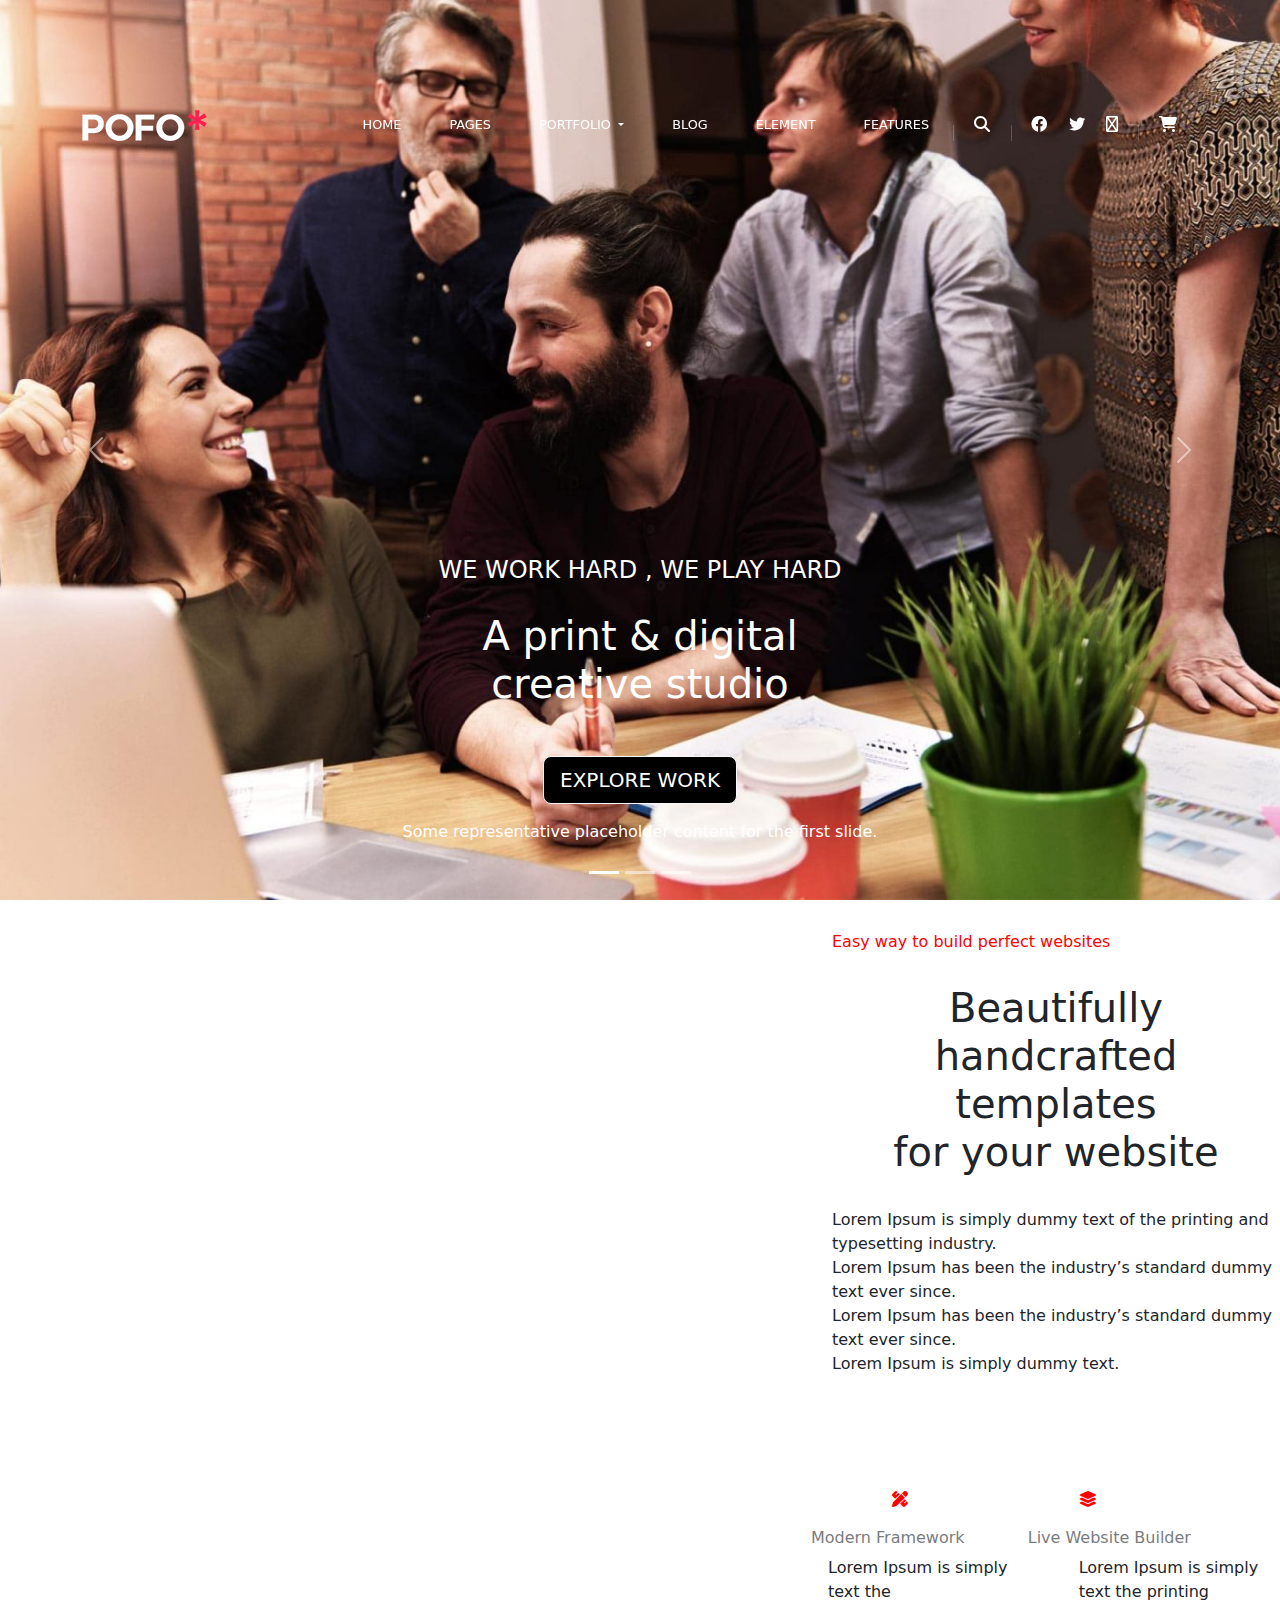
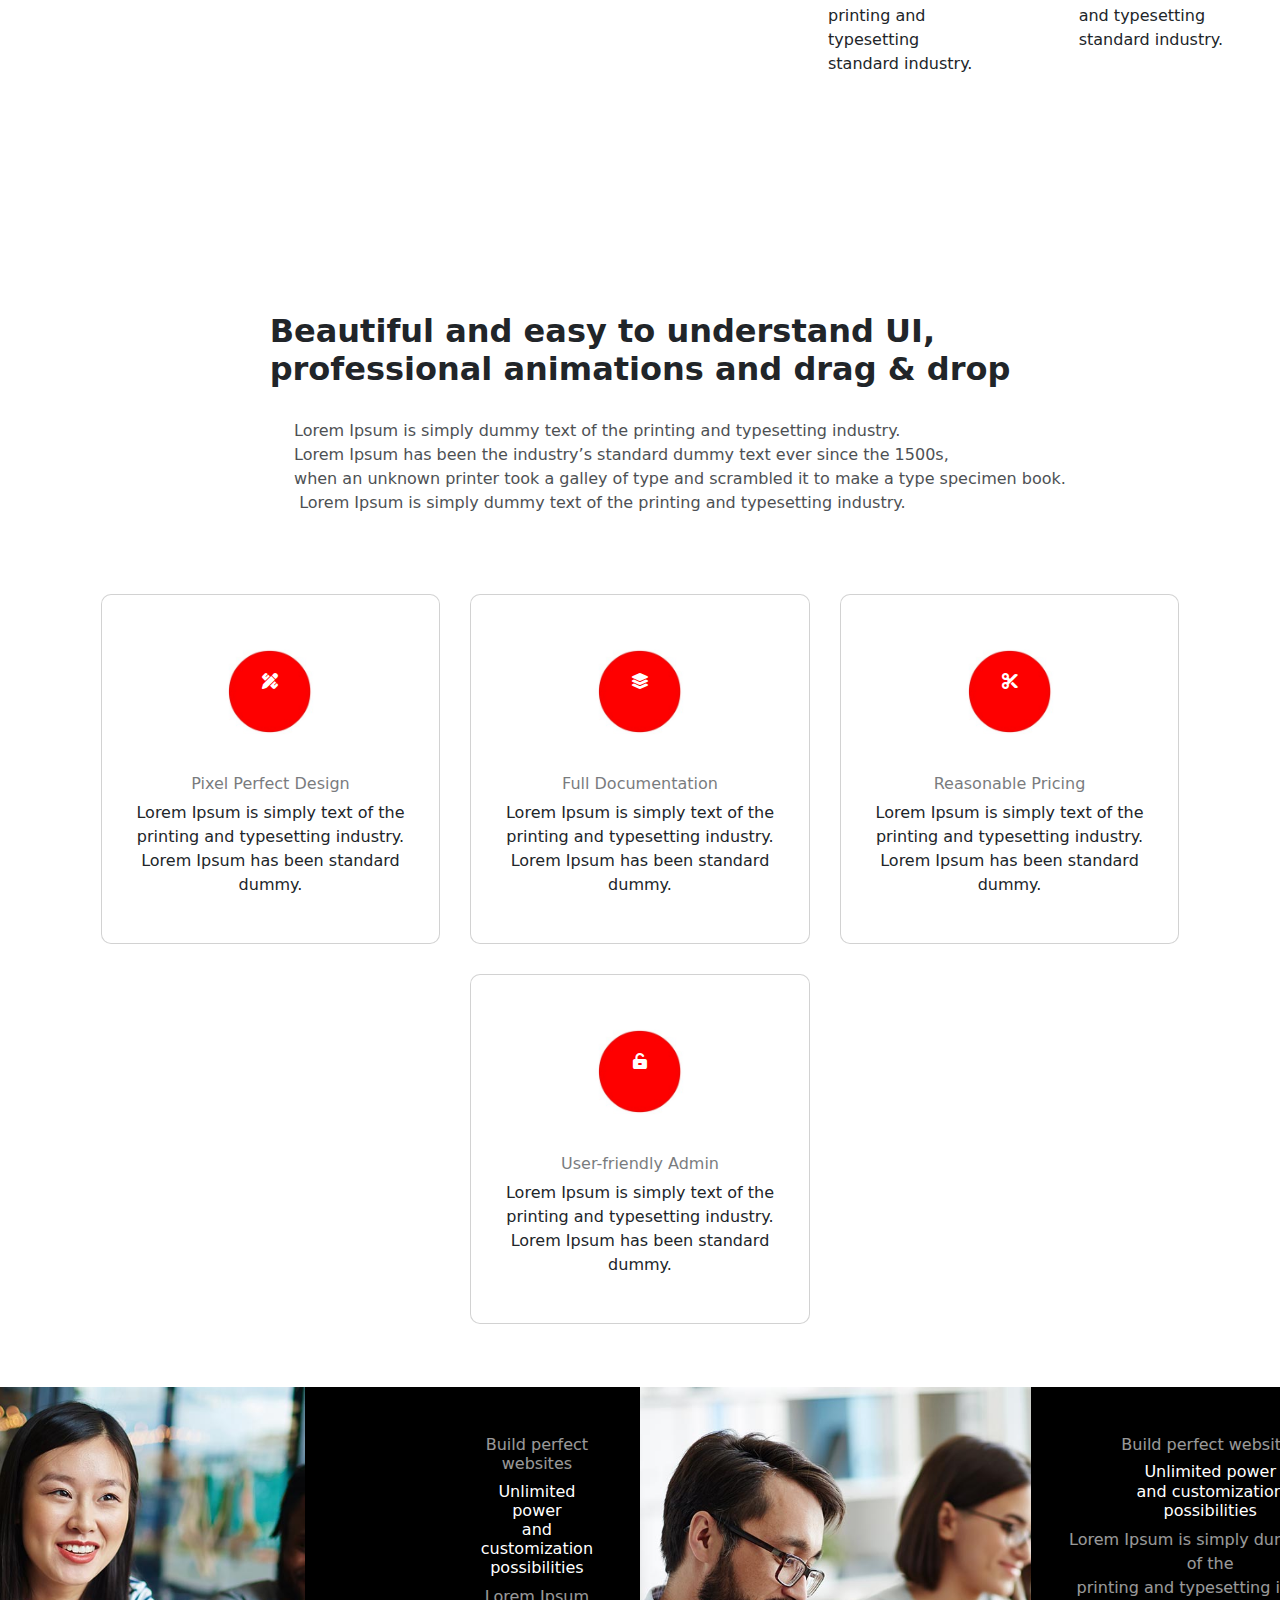
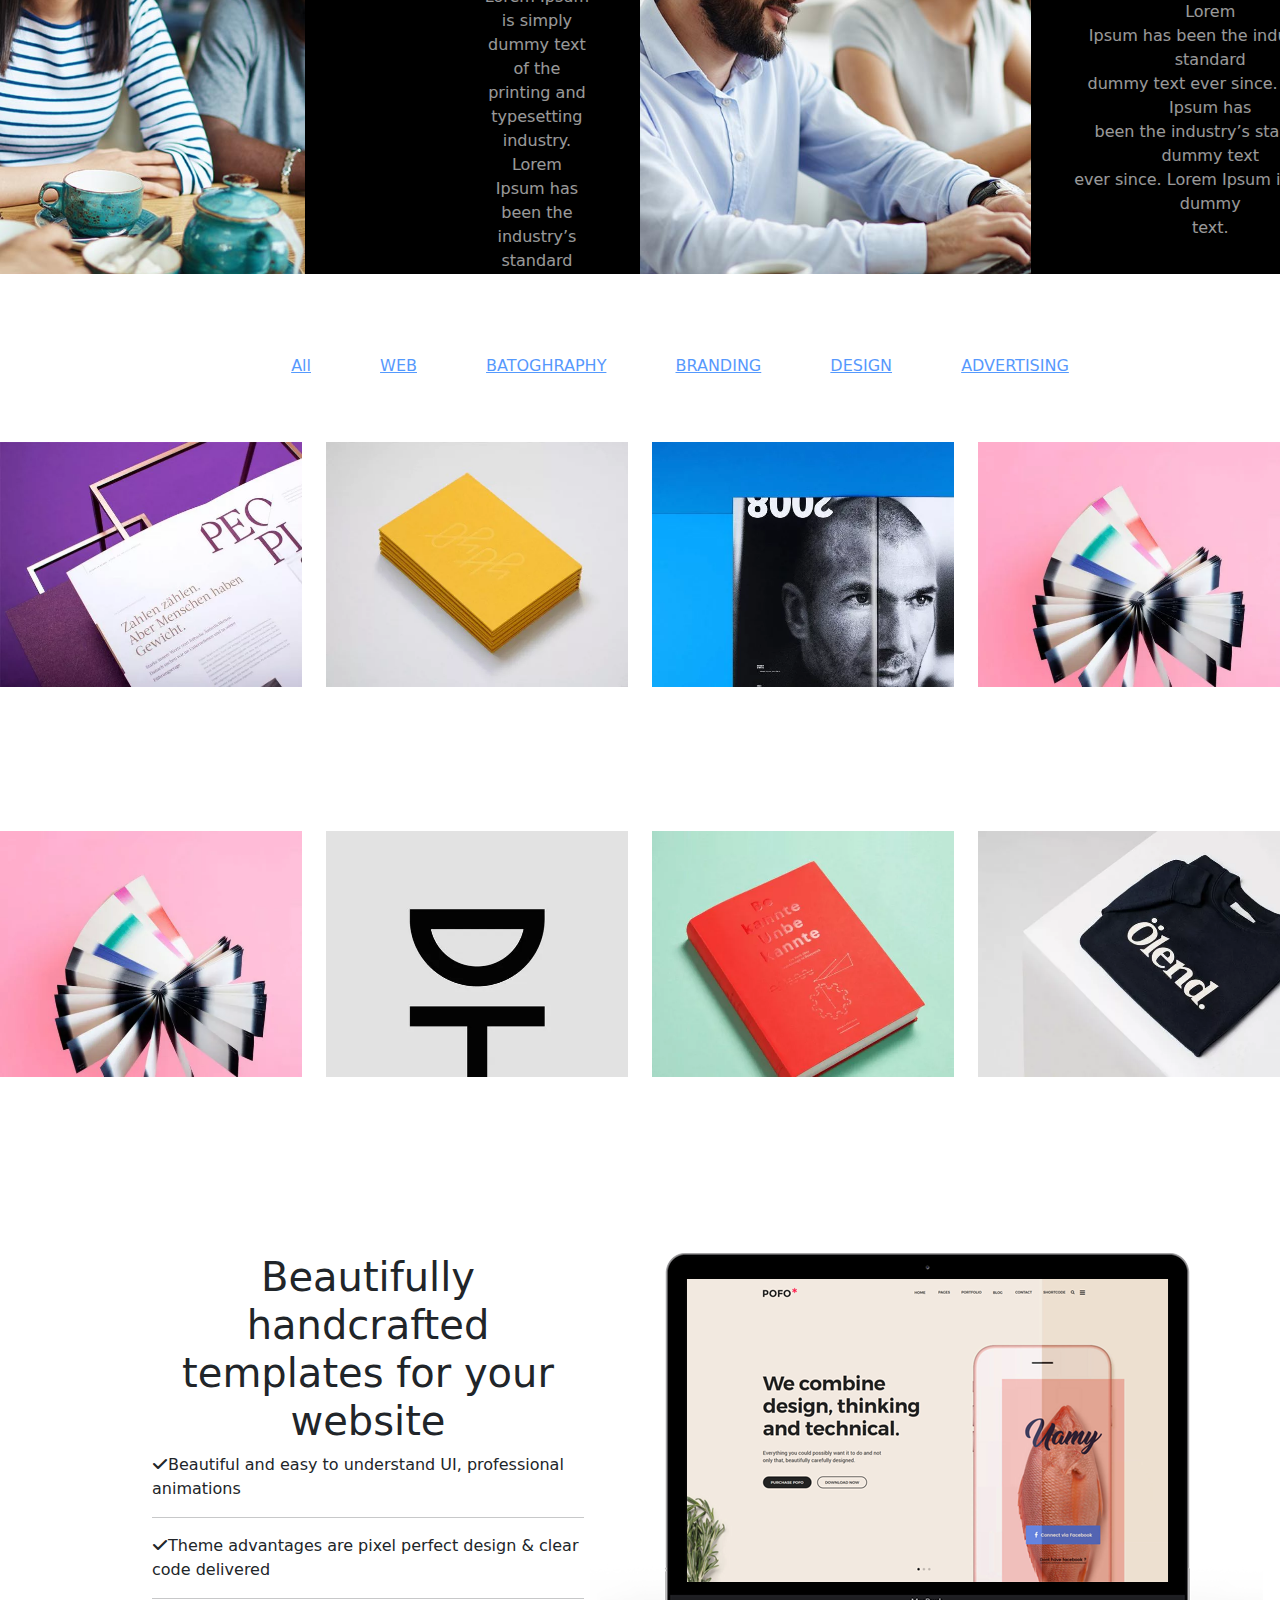
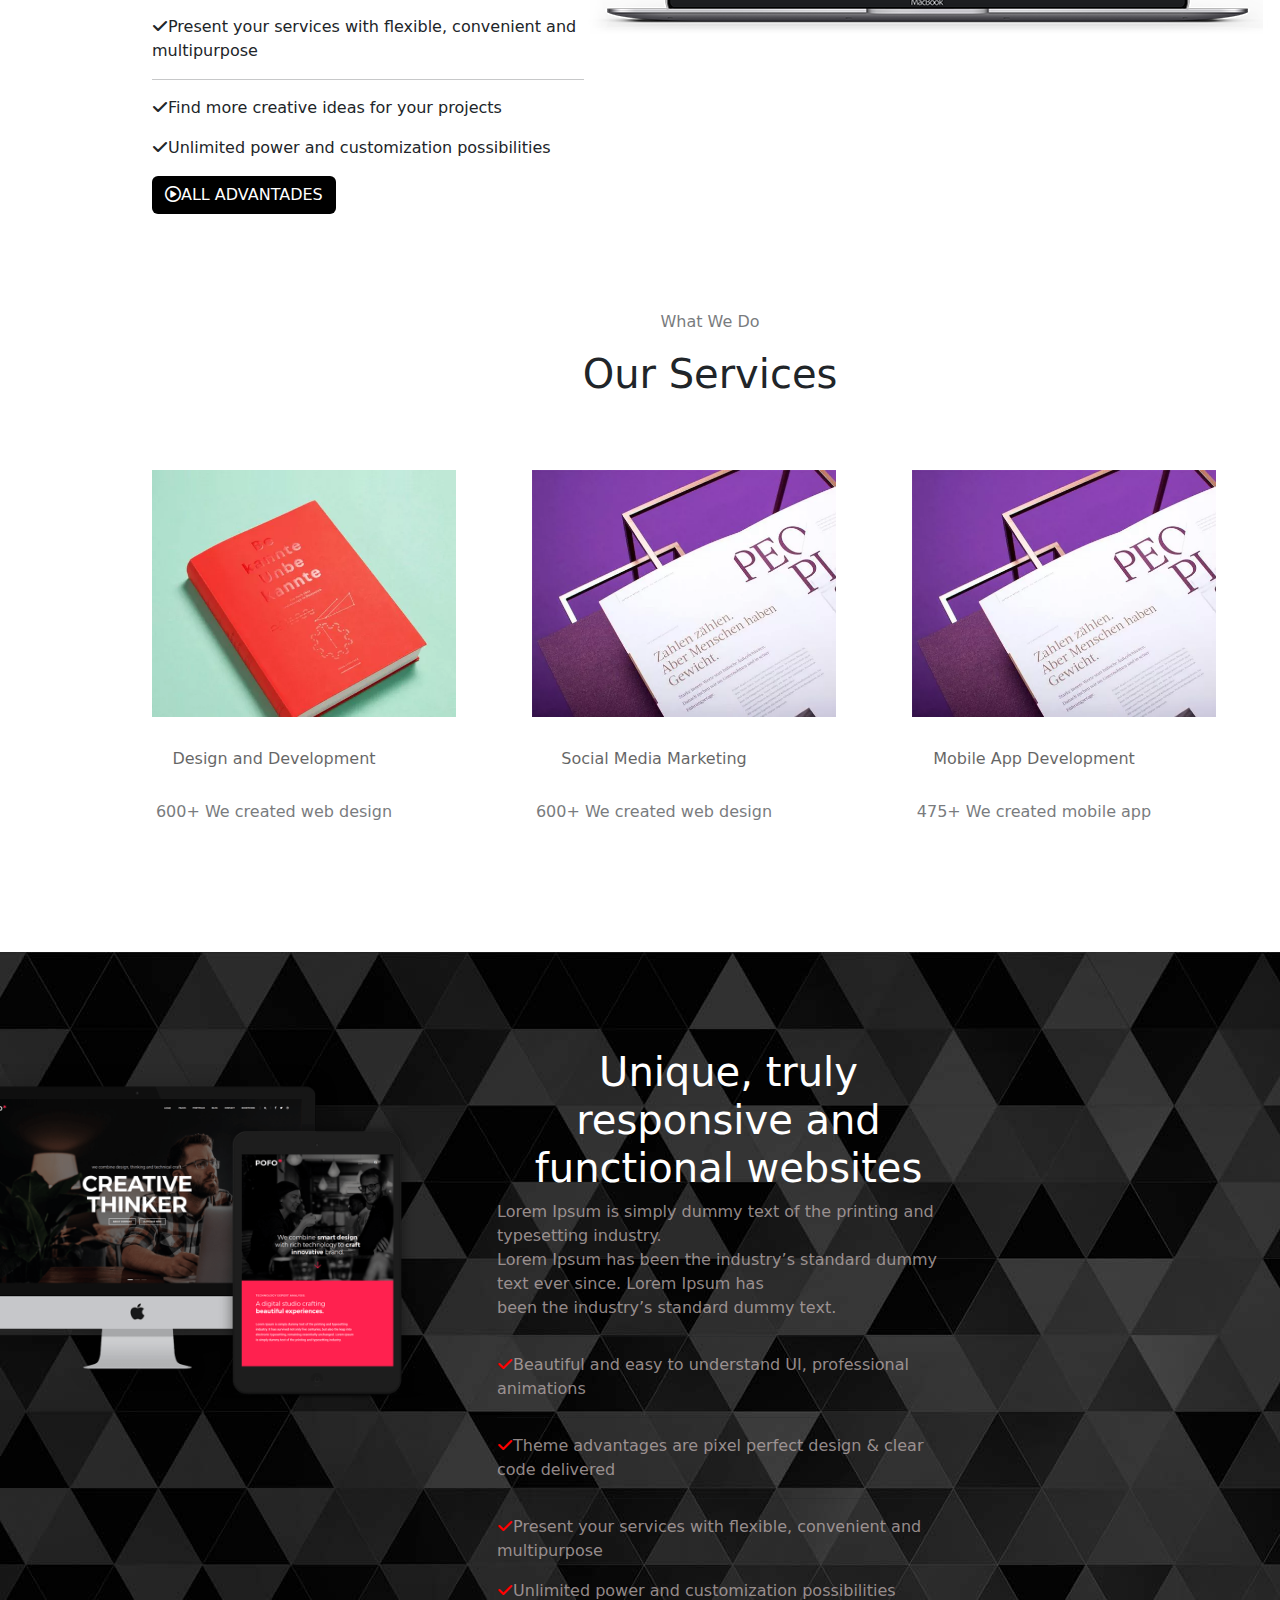
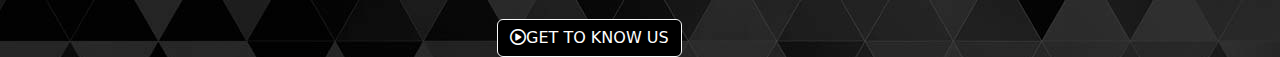
==== index.html @ a1a1f53c "first commit" ====
<!DOCTYPE html>
<html lang="en">

<head>
  <meta charset="UTF-8">
  <meta http-equiv="X-UA-Compatible" content="IE=edge">
  <meta name="viewport" content="width=device-width, initial-scale=1.0">
  <title>Bootstrap Corporate</title>
  <link rel="stylesheet" href="css/bootstrap.min.css">
  <link rel="stylesheet" href="css/all.min.css">
  <link rel="stylesheet" href="css/style.css">
  <link rel="stylesheet" href="css/fontawesome.min.css">
</head>

<body>
  <header>
    <nav class="navbar navbar-expand-lg fixed-top ">
      <div class="container">
        <a class="navbar-brand" href="#"><img src="images\logo-white.png.webp" class="img-fluid" alt="logo"></a>
        <button class="navbar-toggler" type="button" data-bs-toggle="collapse" data-bs-target="#navbarSupportedContent"
          aria-controls="navbarSupportedContent" aria-expanded="false" aria-label="Toggle navigation">
          <span class="navbar-toggler-icon"></span>
        </button>
        <div class="collapse navbar-collapse" id="navbarSupportedContent">
          <ul class="navbar-nav ms-auto mb-2 mb-lg-0">
            <li class="nav-item">
              <a class="nav-link active" aria-current="page" href="#">Home</a>
            </li>
            <li class="nav-item">
              <a class="nav-link" href="#">pages</a>
            </li>
            <li class="nav-item dropdown">
              <a class="nav-link dropdown-toggle" href="#" role="button" data-bs-toggle="dropdown"
                aria-expanded="false">
                portfolio
              </a>
              <ul class="dropdown-menu">
                <li><a class="dropdown-item" href="#">Action</a></li>
                <li><a class="dropdown-item" href="#">Another action</a></li>
                <li>
                  <hr class="dropdown-divider">
                </li>
                <li><a class="dropdown-item" href="#">Something else here</a></li>
              </ul>
            </li>
            <li class="nav-item">
              <a class="nav-link">blog</a>
            </li>
            <li class="nav-item">
              <a class="nav-link">Element</a>
            </li>
            <li class="nav-item">
              <a class="nav-link ">Features</a>
            </li>
          </ul>
          <div class="d-flex">
            <div class="v-sep">
              <a href="#" class="text-white">
                <i class="fa-solid fa-magnifying-glass"></i></a>
            </div>
            <div class="v-sep">
              <a href="#" class="text-white me-3"><i class="fa-brands fa-facebook"></i></a>
              <a href="#" class="text-white me-3"><i class="fa-brands fa-twitter"></i></a>
              <a href="#" class="text-white"><i class="fa-regular fa-globe"></i></a>
            </div>
            <div class="v-sep">
              <a href="#" class="text-white"><i class="fa-solid fa-cart-shopping"></i></a>
            </div>
          </div>
        </div>
    </nav>
  </header>
  <section id="hero" class="vh-100">
    <div id="herocarousel" class="carousel slide" data-bs-ride="carousel">
      <div class="carousel-indicators">
        <button type="button" data-bs-target="#herocarousel" data-bs-slide-to="0" class="active" aria-current="true"
          aria-label="Slide 1"></button>
        <button type="button" data-bs-target="#herocarousel" data-bs-slide-to="1" aria-label="Slide 2"></button>
        <button type="button" data-bs-target="#herocarousel" data-bs-slide-to="2" aria-label="Slide 3"></button>
      </div>
      <div class="carousel-inner">
        <div class="carousel-item active">
          <img src="images/homepage-option17-slider-01-1536x988.jpg" class="d-block w-100" alt="...">
          <div class="carousel-caption d-none d-md-block">
            <p class="text-uppercase fs-4 mb-4">we work hard , we play hard</p>
            <h5 class="h1 mb-5">A print & digital <br> creative studio </h5>
            <p><a href="" class="btn btn-outline-light text-uppercase btn-lg">Explore work </a></p>
            <p>Some representative placeholder content for the first slide.</p>
          </div>
        </div>
        <div class="carousel-item">
          <img src="images/homepage-3-slider-img-1.jpg" class="d-block w-100" alt="...">
          <div class="carousel-caption d-none d-md-block">
              <p class="text-uppercase fs-4 mb-4">we work hard , we play hard</p>
              <h5 class="h1 mb-5">A print & digital <br> creative studio </h5>
              <p><a href="" class="btn btn-outline-light text-uppercase btn-lg">Explore work </a></p>
              <p>Some representative placeholder content for the first slide.</p>
            </div>
            </div>
            <div class="carousel-item">
              <img src="images/homepage-3-slider-img-3-new.jpg" class="d-block w-100" alt="...">
              <div class="carousel-caption d-none d-md-block">
                  <p class="text-uppercase fs-4 mb-4">we work hard , we play hard</p>
                  <h5 class="h1 mb-5">A print & digital <br> creative studio </h5>
                  <p><a href="" class="btn btn-outline-light text-uppercase btn-lg">Explore work </a></p>
                  <p>Some representative placeholder content for the first slide.</p>
                </div>
              </div>
            </div>
            <button class="carousel-control-prev" type="button" data-bs-target="#herocarousel"
              data-bs-slide="prev">
              <span class="carousel-control-prev-icon" aria-hidden="true"></span>
              <span class="visually-hidden">Previous</span>
            </button>
            <button class="carousel-control-next" type="button" data-bs-target="#herocarousel"
              data-bs-slide="next">
              <span class="carousel-control-next-icon" aria-hidden="true"></span>
              <span class="visually-hidden">Next</span>
            </button>
          </div>
        </section>
       <section class="main">
        <div>
          <h5><span style="font-size:1rem ;margin-left:-3rem;">Easy way to build perfect websites</span> </h5><br>
          <h1 style="margin-left:-3rem;">Beautifully handcrafted templates<br> for your website</h1><br>
          <p style="margin-left:-3rem">Lorem Ipsum is simply dummy text of the printing and typesetting industry.<br>
             Lorem Ipsum has been the industry’s standard dummy text ever since.<br> Lorem Ipsum has been the industry’s standard dummy text ever since.<br>
            Lorem Ipsum is simply dummy text.</p>
            <div class="container" class="icons">
              <div >
              <a href="#"><i class="fa-sharp fa-solid fa-pen-ruler " style="color:red;margin-right:5rem;"></i></a>
              <h3 style="margin-left:-8.2rem;margin-top:1rem ">Modern Framework</h3>
              <p style="margin-left:-4rem ;">Lorem Ipsum is simply text the <br>printing and typesetting <br>standard industry.</p>
              </div>
              <div >
              <a href="#"><i class="fa-sharp fa-solid fa-layer-group" style="color:red ; margin-left:4rem ;"></i>
              </a>
              <h3 style="margin-left:-4rem ;margin-top:1rem ">Live Website Builder</h3>
              <p style="margin-left:4rem">Lorem Ipsum is simply text the printing<br> and typesetting standard industry.</p>
              </div>
            </div>
        </div>

       </section>
       <section class="cards" id="hero "></section>
       <h2 class="title">Beautiful and easy to understand UI,<br> professional animations and drag & drop</h2>
       
       <p class="par">Lorem Ipsum is simply dummy text of the printing and typesetting industry.<br>
         Lorem Ipsum has been the industry’s standard dummy text ever since the 1500s,<br>
          when an unknown printer took a galley of type and scrambled it to make a type specimen book.<br>
           Lorem Ipsum is simply dummy text of the printing and typesetting industry.</p>
      <br>
      <br>
      
          <div class="content">
       <div class="card">
        <div class="icon">
          <i class="fa-solid fa-pen-ruler" style="padding-top:3rem;"></i>
        </div>
        <div class="info">
          <h3>Pixel Perfect Design</h3>
          <p>Lorem Ipsum is simply text of the printing and typesetting industry.
            <br> Lorem Ipsum has been standard dummy.</p>
        </div>
        </div>
        <div class="card">
          <div class="icon">
            <i class="fa-solid fa-layer-group" style="padding-top:3rem;"></i>
          </div>
          <div class="info">
            <h3>Full Documentation</h3>
            <p>Lorem Ipsum is simply text of the printing and typesetting industry.
              <br> Lorem Ipsum has been standard dummy.</p>
          </div>
          </div>
       
       <div class="card">
       <div class="icon">
        <i class="fa-solid fa-scissors" style="padding-top:3rem;"></i>
      </div>
      <div class="info">
        <h3>Reasonable Pricing</h3>
        <p>Lorem Ipsum is simply text of the printing and typesetting industry.
          <br> Lorem Ipsum has been standard dummy.</p>
       </div>
       </div>
       <div class="card">
       <div class="icon">
        <i class="fa-solid fa-unlock-keyhole" style="padding-top:3rem;"></i>
      </div>
      <div class="info">
        <h3>User-friendly Admin</h3>
        <p>Lorem Ipsum is simply text of the printing and typesetting industry.
          <br> Lorem Ipsum has been standard dummy.</p>
       </div>
       </div>
       
       <section>
        <div class="two">
          <div class="hm">
            <div class="col"><img src="images\homepage-option17-image-01.jpg" style=" width: 35rem;margin-left:-9rem;"></div>

            <div class="col"></div>
            <div class="col"style="background-color:black;color: white;padding-left:11rem ;padding-top:3rem ;width:22rem;height:30.4rem ;margin-top:3rem;font-size:small;">
              <h3>Build perfect websites</h3>
              <h2>Unlimited power<br> and customization <br>possibilities</h2>
              <p>Lorem Ipsum is simply dummy text of the<br> printing and typesetting industry.
                Lorem<br> Ipsum has been the industry’s standard<br> dummy text ever since.
                 Lorem Ipsum has<br> been the industry’s standard dummy text<br> ever since.
                 Lorem Ipsum is simply dummy <br>text.</p></div>
                  </div>
                  <div class="hm">
            <div class="col"><img src="images\homepage-option17-image-02.jpg"style="width:35rem;margin-left:-7rem;"></div>
            <div class="col" style="background-color:black;color: white;padding-left:2rem ;padding-top:rem ;width:11rem;height:30.4rem ;margin-top:3rem;" ><h3>Build perfect websites</h3>
              <h2>Unlimited power<br> and customization <br>possibilities</h2>
              <p>Lorem Ipsum is simply dummy text of the<br> printing and typesetting industry.
                Lorem<br> Ipsum has been the industry’s standard<br> dummy text ever since.
                 Lorem Ipsum has<br> been the industry’s standard dummy text<br> ever since.
                 Lorem Ipsum is simply dummy <br>text.</p></div>
          </div>
        </div>
       </section>
       <section class="links">
        <a href="#">All</a>
        <a href="#">WEB</a>
        <a href="#">BATOGHRAPHY</a>
        <a href="#">BRANDING</a>
        <a href="#">DESIGN</a>
        <a href="#">ADVERTISING</a>
       </section>
       <section>
        <div class=""></div>
       </section>
       <section>
        <div class="row">
<div class="col-3 small">
<img src="images\portfolio-item77-600x4881.jpg.webp">
</div> 
<div class="col-3 small">
  <img src="images\portfolio-item78-600x4882.jpg.webp">
  </div> 
  <div class="col-3 small">
    <img src="images\portfolio-item23-1-600x4883.jpg.webp">
    </div> 
    <div class="col-3 small">
      <img src="images\portfolio-item24-600x4885.jpg.webp">
      </div> 
        </div>
        <div class="row">
          <div class="col-3 lg-4">
            <img src="images\portfolio-item24-600x4885.jpg.webp">
          </div>
          <div class="col-3 lg-4">
            <img src="images\portfolio-item25-600x4886.jpg.webp">
          </div>
          <div class="col-3 lg-4">
            <img src="images\portfolio-item26-600x4887.jpg.webp">
          </div>
          <div class="col-3 lg-4">
            <img src="images\portfolio-item19-600x4889.jpg.webp">
          </div>
        </div>
       </section>
       </div>
       <section>
        <div class="container">
<div> 
  <h1>Beautifully handcrafted templates for your website</h1>
  <p><i class="fa-solid fa-check"></i>Beautiful and easy to understand UI, professional animations</p>
  <hr>
  <p><i class="fa-solid fa-check"></i>Theme advantages are pixel perfect design & clear code delivered</p>
  <hr>
  <p><i class="fa-solid fa-check"></i>Present your services with flexible, convenient and multipurpose</p>
  <hr>
  <p><i class="fa-solid fa-check"></i>Find more creative ideas for your projects</p>
  <p><i class="fa-solid fa-check"></i>Unlimited power and customization possibilities</p>
  <button class="btn"><i class="fa-regular fa-circle-play"></i>ALL ADVANTADES</button>
</div>
<div>
  <img src="images\explore-work-02.png.webp">
            </div>
        </div>
       </section>
       <!-- <section> -->
      
       <!-- </section> -->
       
       <section>
        <div class="container" class="list">
        <div class="row">
          <p>What We Do</p>
          <h1>Our Services</h1>
          <div class="col-4"><img src="images/portfolio-item26-600x488 8.jpg.webp"><div style="margin-top:-3rem ;margin-right: 7rem;"><h3 style="color:black ;">Design and Development</h3><br><p>600+ We created web design</p></div></div>
          <div class="col-4" ><img src="images/portfolio-item77-600x4881.jpg.webp"><div style="margin-top:-3rem ;margin-right: 7rem;"><h3 style="color:black ;">Social Media Marketing</h3><br><p>600+ We created web design</p></div></div>
          <div class="col-4"><img src="images/portfolio-item77-600x4881.jpg.webp"><div style="margin-top:-3rem ;margin-right: 7rem;"><h3 style="color:black ;">Mobile App Development</h3><br><p>475+ We created mobile app</p></div></div>
        </div>
       </div>
       </section>
       <section >
        <div class="train" style="background-image:url(images/homepage-9-parallax-img5.jpg) ;">
          <div>
            <img src="images\homepage-option15-image-3331-min.png.webp" style="width:200%; margin-left:-4em;max-width: 100%; margin-top:7rem;margin-bottom: 5rem ;">
                      </div>
<div class="details" style="margin-top:6rem ;"> 
  <h1>Unique, truly responsive and functional websites</h1>
  <p>Lorem Ipsum is simply dummy text of the printing and typesetting industry.<br>
     Lorem Ipsum has been the industry’s standard dummy text ever since. Lorem Ipsum has<br>
     been the industry’s standard dummy text.</p>
  <hr>
  <p><i class="fa-solid fa-check" style="color:red ;"></i>Beautiful and easy to understand UI, professional animations</p>
  <hr>
  <p><i class="fa-solid fa-check" style="color:red ;"></i>Theme advantages are pixel perfect design & clear code delivered</p>
  <hr>
  <p><i class="fa-solid fa-check" style="color:red ;"></i>Present your services with flexible, convenient and multipurpose</p>
  <p><i class="fa-solid fa-check" style="color:red ;"></i>Unlimited power and customization possibilities</p>
  <button class="btn btn-outline-light"><i class="fa-regular fa-circle-play"></i>GET TO KNOW US</button>
</div>
        </div>
      
       </section>
       <script src="js/bootstrap.bundle.min.js"></script>
</body>

</html>
---- css/style.css ----
*{
    margin: 0;
    padding: 0;
    box-sizing: border-box;
    scroll-behavior: smooth;
}

 .main{
    width: 100%;
    min-height: 100vh;
    display: flex;
    align-items: center;
    background:url(../images/homepage-option17-banner-bg.jpg) ;
    background-size: cover;
    padding-left: 55rem;
    padding-bottom: 5rem;
    background-position: center;
background-attachment: fixed;
}
span{
    color: red;
    font-size: 1rem;
}




header .navbar .nav-link, header .navbar .nav-link.active{
        color: white;
}
header .navbar-nav > .nav-item{
    text-transform: uppercase;
    font-weight: bold;
    font-size: 0.8rem;
    font-weight: 500;
    margin: 0 1rem;

}
.v-sep{
    position: relative;
    padding: 0 1.3rem;
}
.v-sep::before{
    content: "";
    position: absolute;
    left:0 ;
    top: 50%;
    height: 16px ;
    border-left: 1px solid rgba(255,255,255,0.2);
    top: calc(50%-8px);
}
#hero .carousel-item{
    height:100vh;
    overflow: hidden;
}
#hero .carousel-item img{
    object-fit: cover;
    height: 100%;
}
.title{
    display: flex;
    justify-content: center;
    margin-bottom: 30px;
    font-weight: 600;
    margin-top: 7rem;
    
}
.par{
    display: flex;
    justify-content: center;
   padding-left: 5rem;
   opacity: 80%;
}
.content{
    display: flex;
    justify-content: center;
    flex-direction:row ;
    flex-wrap: wrap;
}
.card{
    background-color: white;
    width: 21.22em ;
    border-radius: 10px;
    padding: 30px;
    margin: 15px;
}
.info{
    text-align: center;
}

.icon{
   text-align: center;
 background-image: url(../images/220_F_268712736_pYacy8wSc6CtXj1YzRMOOrSFZwsaJd0z.jpg);
   padding-bottom: 4rem;
   background-repeat: no-repeat;
   background-position:center ;
   background-size:6rem;
  color: white;
   margin-bottom: 1rem;
}

.container{
margin-top: 6rem;
float: right;
display: flex;
justify-content: baseline;


}
.col{

    height:33.4rem;
    padding:3rem;
    color: black;
    width: 20.9rem;
   
    
    
}
.col p,h3{
    opacity: 60%;
    font-size:medium;
    text-align: center;
    
   
}
.col h2{
    color: white;
    font-size:medium;
    text-align: center;
   
}
.links{
    text-align:center ;
    margin-left: 5rem;
    word-spacing:4rem ;
    margin-top: 5rem;
   text-decoration: none;
   color: black;
    opacity: 70%;
    
}
.row img{
     max-width: 100%;
     margin-top:4rem ;
     padding-left: -1rem;
     padding-bottom:-7rem;
}
.btn{
    color: white;
    background-color: black;
    text-shadow: 3rem;
}
.row img{
    width:19rem;
    max-width: 100%;
    padding-bottom:  5rem;

}
.row p ,h1{
    text-align: center;
}
.row p{
    opacity: 60%;
}
.details{
    margin-right:20rem;
    font-size:0.6rem ;
    
}
.train{
   margin-top:7rem;
float: right;
display: flex;
justify-content: baseline;
}
.details h1{
    color: white;
}
.details p{
    color: rgba(184, 171, 171, 0.8);
    font-size: medium;
    
    
}
.main{
    display:flex ;
    flex-wrap:wrap ;
    overflow:hidden ;
    scroll-behavior: auto;
    background-image:url(../images/homepage-option17-banner-bg.jpg) fixed no-repeat top right;
   
}
.hm{
    display:flex;
    overflow:hidden ;
    width: 35%;
    max-width:100% ;
    flex:1 25% ;
    font-size:small ;
}
.two{
    display: flex;
}
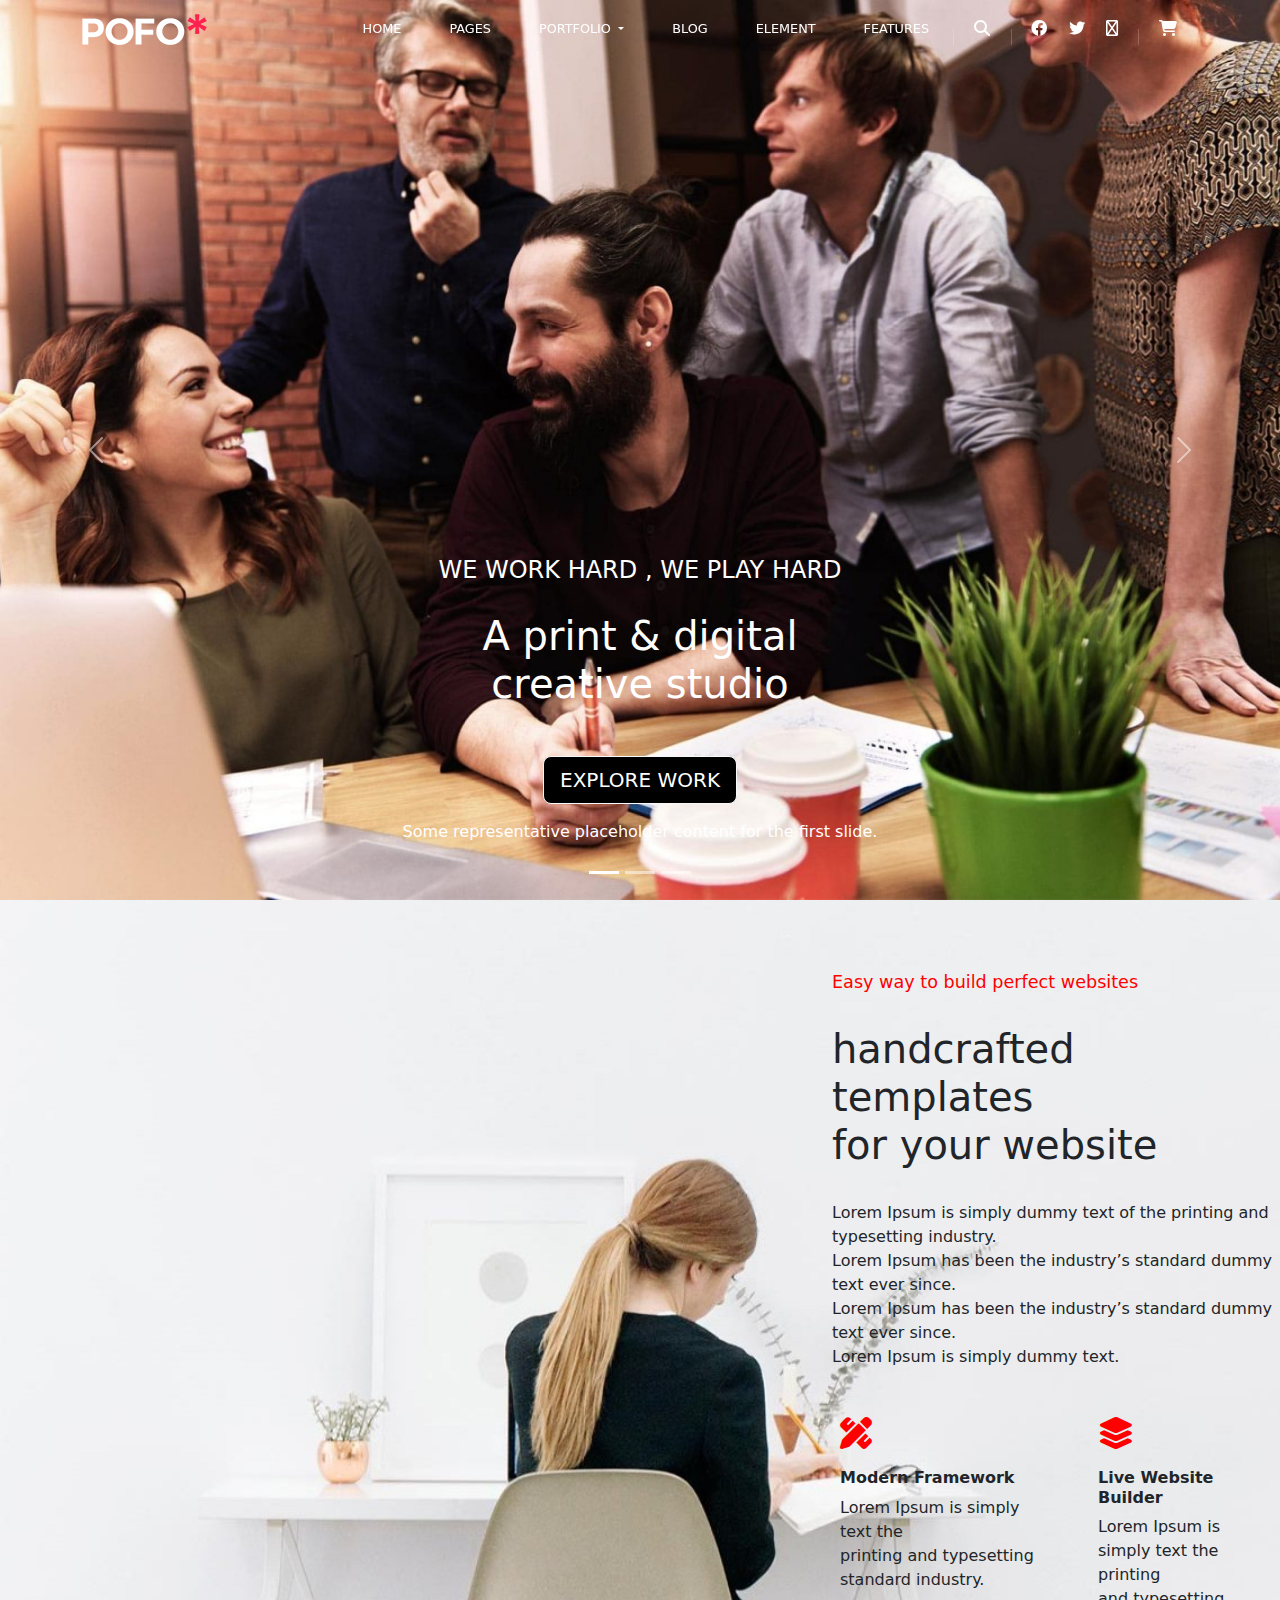
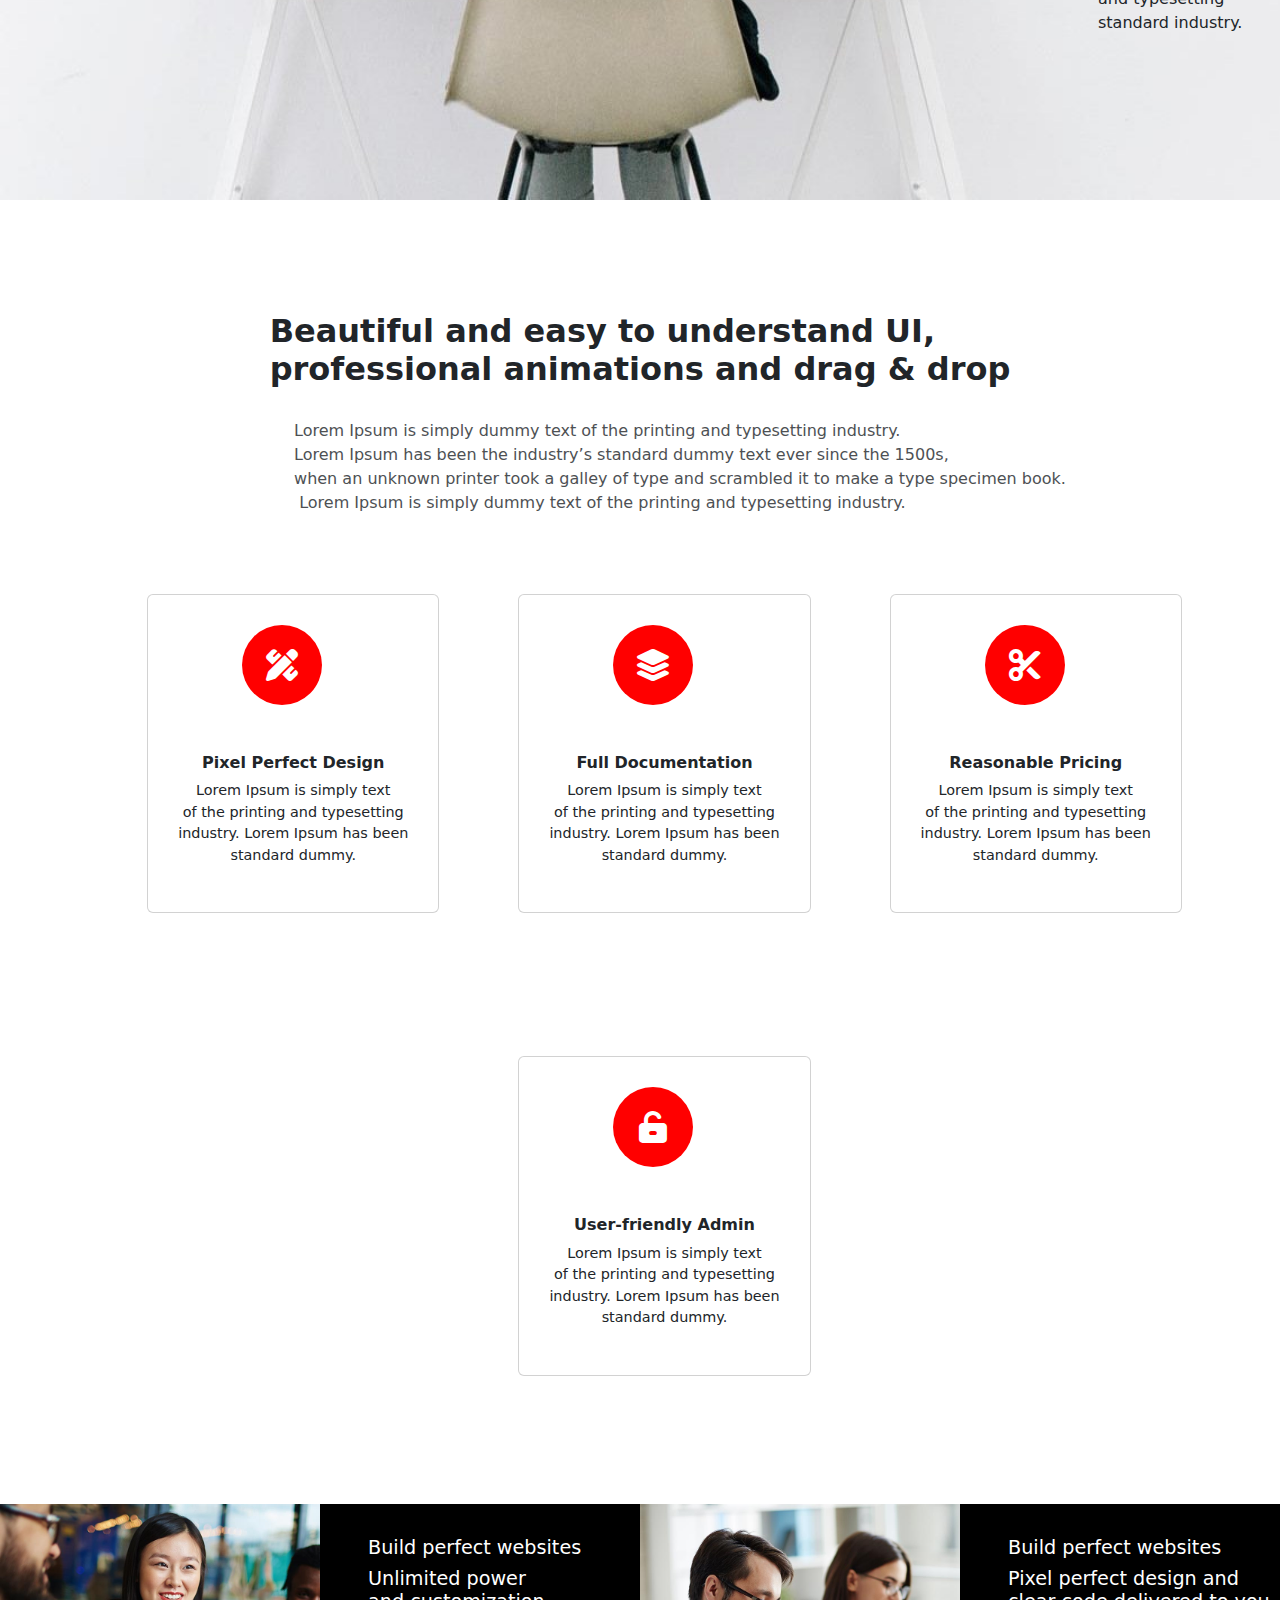
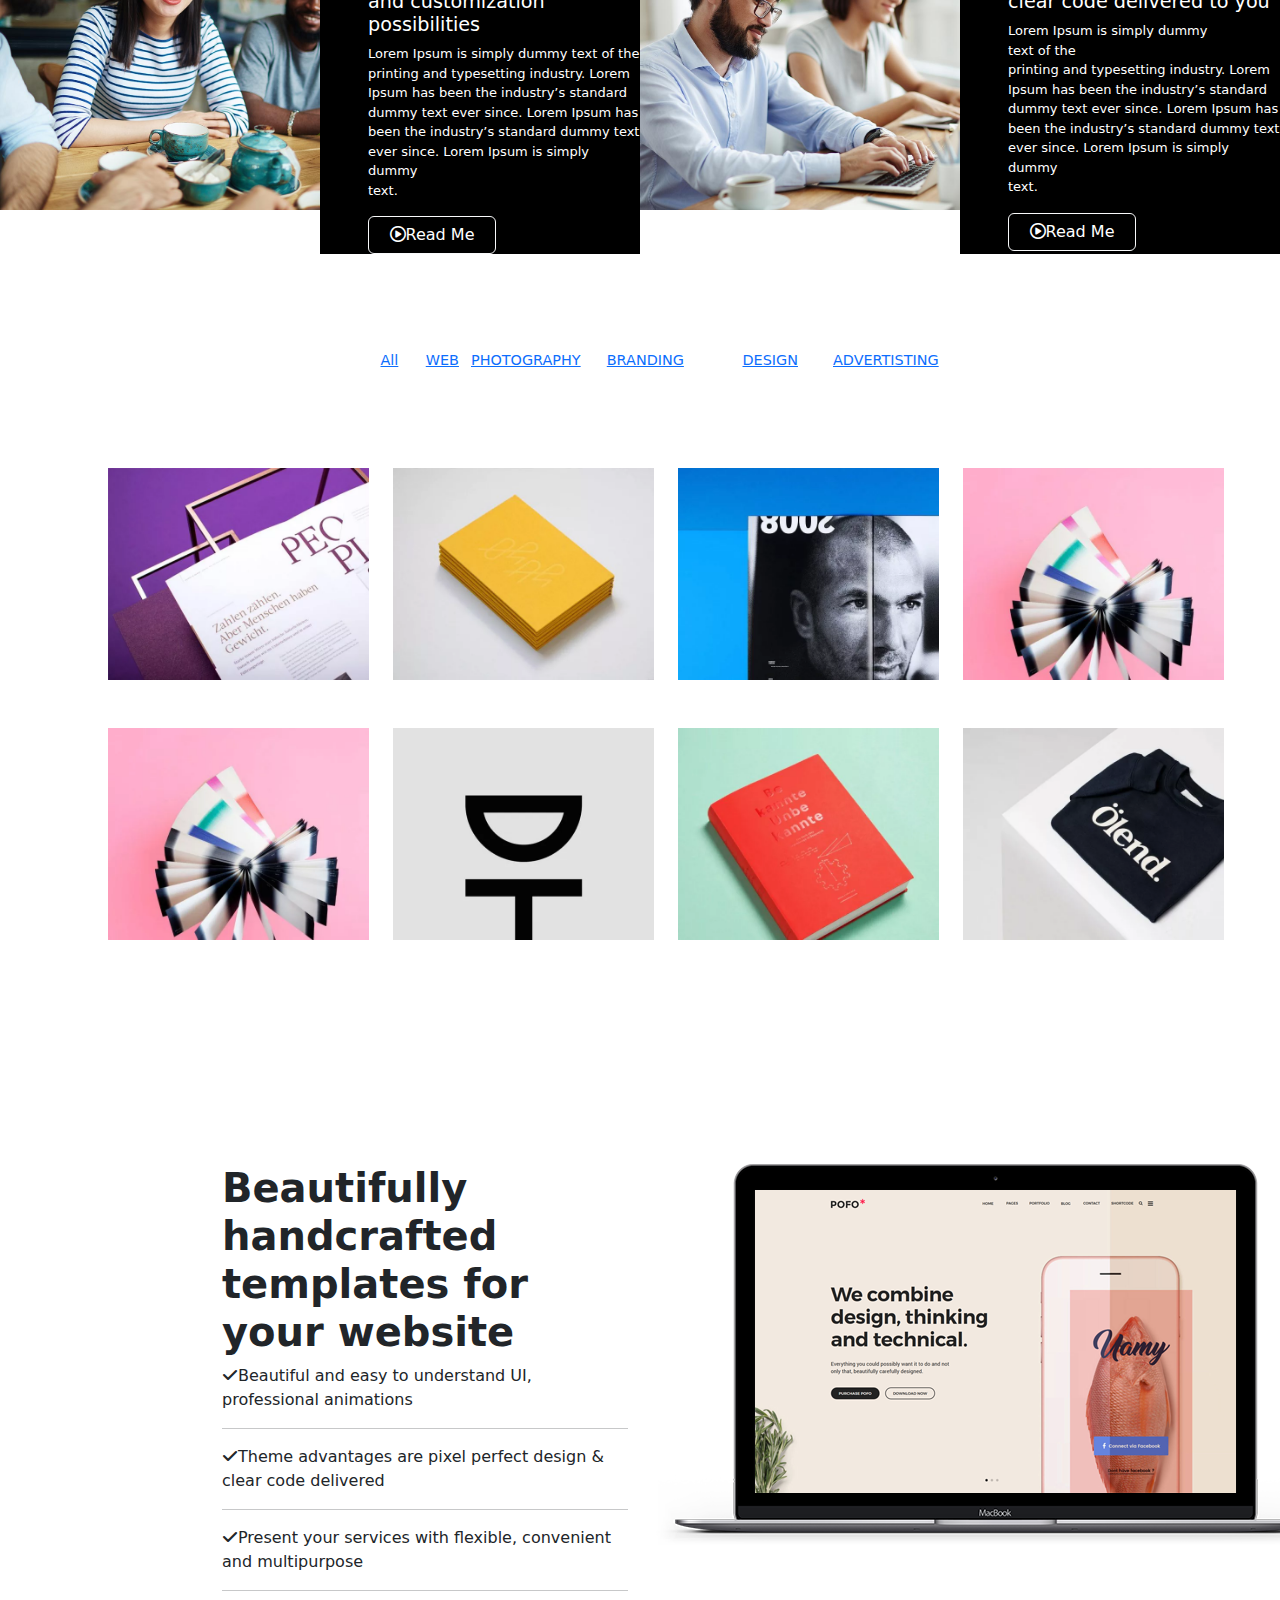
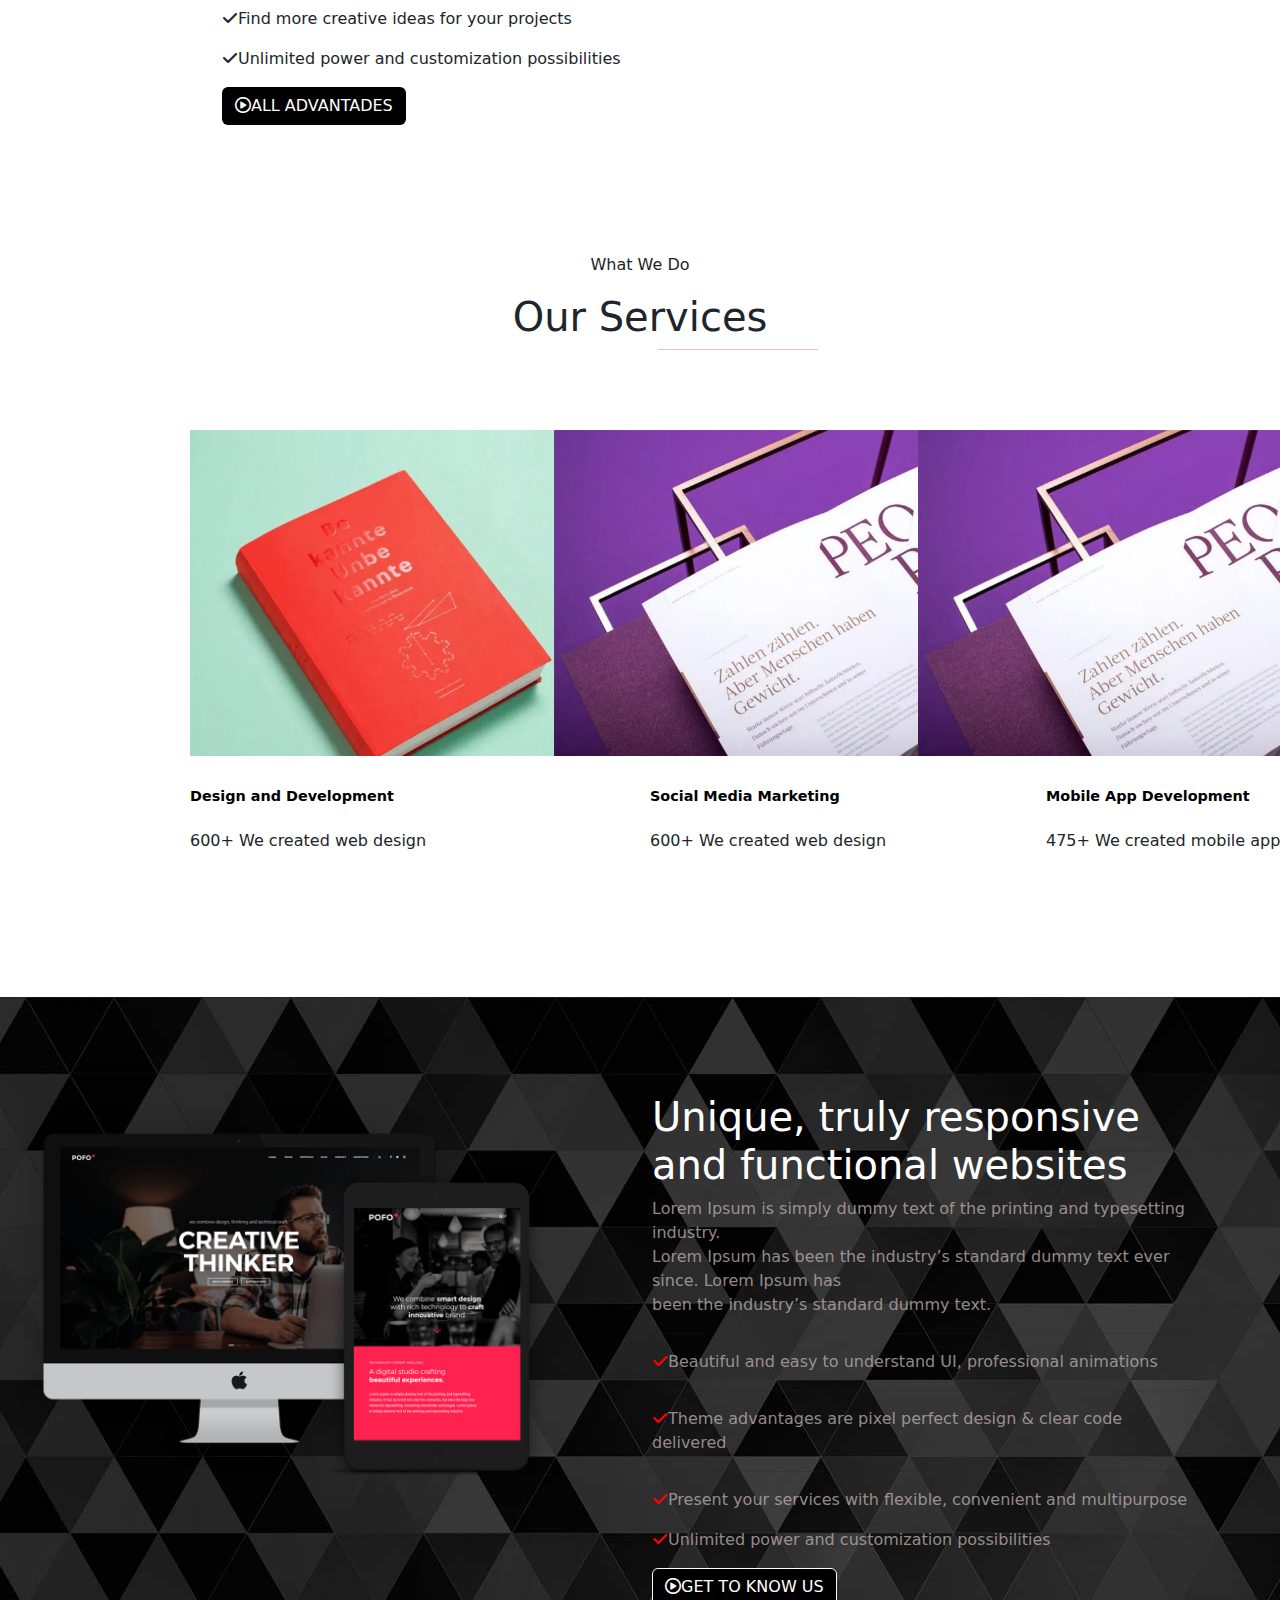
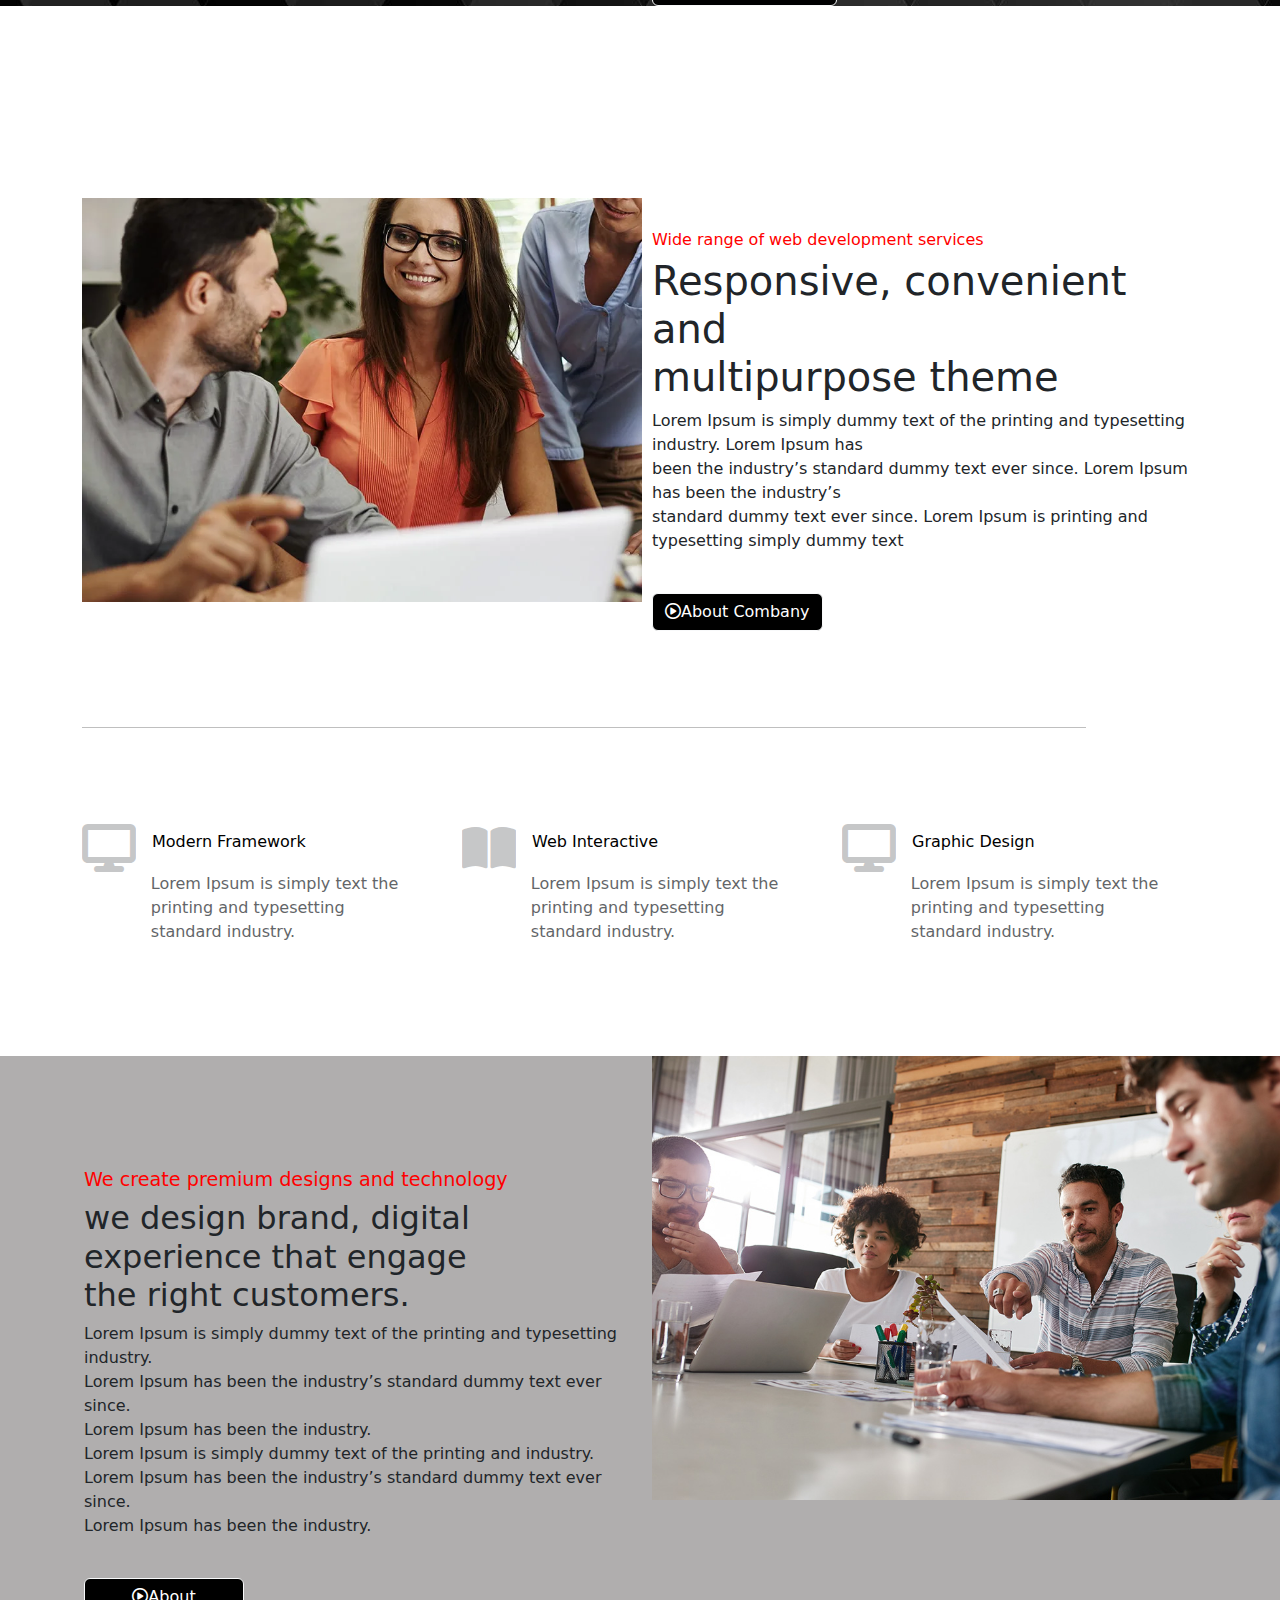
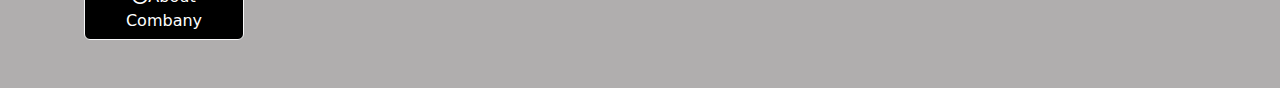
==== commit 7c208db9: "firsr commit" ====
--- a/index.html
+++ b/index.html
@@ -10,6 +10,9 @@
   <link rel="stylesheet" href="css/all.min.css">
   <link rel="stylesheet" href="css/style.css">
   <link rel="stylesheet" href="css/fontawesome.min.css">
+  <link
+    rel="stylesheet"
+    href="https://cdnjs.cloudflare.com/ajax/libs/animate.css/4.1.1/animate.min.css"/>
 </head>
 
 <body>
@@ -91,234 +94,343 @@
         <div class="carousel-item">
           <img src="images/homepage-3-slider-img-1.jpg" class="d-block w-100" alt="...">
           <div class="carousel-caption d-none d-md-block">
-              <p class="text-uppercase fs-4 mb-4">we work hard , we play hard</p>
-              <h5 class="h1 mb-5">A print & digital <br> creative studio </h5>
-              <p><a href="" class="btn btn-outline-light text-uppercase btn-lg">Explore work </a></p>
-              <p>Some representative placeholder content for the first slide.</p>
-            </div>
-            </div>
-            <div class="carousel-item">
-              <img src="images/homepage-3-slider-img-3-new.jpg" class="d-block w-100" alt="...">
-              <div class="carousel-caption d-none d-md-block">
-                  <p class="text-uppercase fs-4 mb-4">we work hard , we play hard</p>
-                  <h5 class="h1 mb-5">A print & digital <br> creative studio </h5>
-                  <p><a href="" class="btn btn-outline-light text-uppercase btn-lg">Explore work </a></p>
-                  <p>Some representative placeholder content for the first slide.</p>
-                </div>
-              </div>
-            </div>
-            <button class="carousel-control-prev" type="button" data-bs-target="#herocarousel"
-              data-bs-slide="prev">
-              <span class="carousel-control-prev-icon" aria-hidden="true"></span>
-              <span class="visually-hidden">Previous</span>
-            </button>
-            <button class="carousel-control-next" type="button" data-bs-target="#herocarousel"
-              data-bs-slide="next">
-              <span class="carousel-control-next-icon" aria-hidden="true"></span>
-              <span class="visually-hidden">Next</span>
-            </button>
-          </div>
-        </section>
-       <section class="main">
-        <div>
-          <h5><span style="font-size:1rem ;margin-left:-3rem;">Easy way to build perfect websites</span> </h5><br>
-          <h1 style="margin-left:-3rem;">Beautifully handcrafted templates<br> for your website</h1><br>
-          <p style="margin-left:-3rem">Lorem Ipsum is simply dummy text of the printing and typesetting industry.<br>
-             Lorem Ipsum has been the industry’s standard dummy text ever since.<br> Lorem Ipsum has been the industry’s standard dummy text ever since.<br>
-            Lorem Ipsum is simply dummy text.</p>
-            <div class="container" class="icons">
-              <div >
-              <a href="#"><i class="fa-sharp fa-solid fa-pen-ruler " style="color:red;margin-right:5rem;"></i></a>
-              <h3 style="margin-left:-8.2rem;margin-top:1rem ">Modern Framework</h3>
-              <p style="margin-left:-4rem ;">Lorem Ipsum is simply text the <br>printing and typesetting <br>standard industry.</p>
-              </div>
-              <div >
-              <a href="#"><i class="fa-sharp fa-solid fa-layer-group" style="color:red ; margin-left:4rem ;"></i>
-              </a>
-              <h3 style="margin-left:-4rem ;margin-top:1rem ">Live Website Builder</h3>
-              <p style="margin-left:4rem">Lorem Ipsum is simply text the printing<br> and typesetting standard industry.</p>
-              </div>
-            </div>
-        </div>
-
-       </section>
-       <section class="cards" id="hero "></section>
-       <h2 class="title">Beautiful and easy to understand UI,<br> professional animations and drag & drop</h2>
-       
-       <p class="par">Lorem Ipsum is simply dummy text of the printing and typesetting industry.<br>
-         Lorem Ipsum has been the industry’s standard dummy text ever since the 1500s,<br>
-          when an unknown printer took a galley of type and scrambled it to make a type specimen book.<br>
-           Lorem Ipsum is simply dummy text of the printing and typesetting industry.</p>
-      <br>
-      <br>
+            <p class="text-uppercase fs-4 mb-4">we work hard , we play hard</p>
+            <h5 class="h1 mb-5">A print & digital <br> creative studio </h5>
+            <p><a href="" class="btn btn-outline-light text-uppercase btn-lg">Explore work </a></p>
+            <p>Some representative placeholder content for the first slide.</p>
+          </div>
+        </div>
+        <div class="carousel-item">
+          <img src="images/homepage-3-slider-img-3-new.jpg" class="d-block w-100" alt="...">
+          <div class="carousel-caption d-none d-md-block">
+            <p class="text-uppercase fs-4 mb-4">we work hard , we play hard</p>
+            <h5 class="h1 mb-5">A print & digital <br> creative studio </h5>
+            <p><a href="" class="btn btn-outline-light text-uppercase btn-lg">Explore work </a></p>
+            <p>Some representative placeholder content for the first slide.</p>
+          </div>
+        </div>
+      </div>
+      <button class="carousel-control-prev" type="button" data-bs-target="#herocarousel" data-bs-slide="prev">
+        <span class="carousel-control-prev-icon" aria-hidden="true"></span>
+        <span class="visually-hidden">Previous</span>
+      </button>
+      <button class="carousel-control-next" type="button" data-bs-target="#herocarousel" data-bs-slide="next">
+        <span class="carousel-control-next-icon" aria-hidden="true"></span>
+        <span class="visually-hidden">Next</span>
+      </button>
+    </div>
+  </section>
+  <section class="main">
+    <div>
+      <h5><span style="font-size:1.1rem ;margin-left:-3rem;">Easy way to build perfect websites</span> </h5><br>
+      <h1 style="margin-left:-3rem;text-align:left ;"> handcrafted templates<br> for your website</h1><br>
+      <p style="margin-left:-3rem;font-size:1rem ;">Lorem Ipsum is simply dummy text of the printing and typesetting industry.<br>
+        Lorem Ipsum has been the industry’s standard dummy text ever since.<br> Lorem Ipsum has been the industry’s
+        standard dummy text ever since.<br>
+        Lorem Ipsum is simply dummy text.</p>
+      <div class="container">
+        <div class="row icons">
+        <div class="col-12 col-lg-6">
+          <a href="#"><i class="fa-sharp fa-solid fa-pen-ruler  fa-2x" style="color:red;margin-right:5rem;"></i></a>
+          <h3 style="text-align:left ;margin-top:1rem;font-size: 1rem; "><b>Modern Framework</b></h3>
+          <p style="text-align: left ;">Lorem Ipsum is simply text the <br>printing and typesetting <br>standard
+            industry.</p>
+        </div>
+        <div class="col-12 col-lg-6"  >
+          <a href="#" ><i class="fa-sharp fa-solid fa-layer-group  fa-2x" style="color:red ; margin-left:2rem ;"></i>
+          </a>
+          <h3 style="text-align:left  ;margin-top:1rem;font-size: 1rem;margin-left: 2rem; "><b>Live Website Builder</b></h3>
+          <p style="text-align:left ;margin-left: 2rem;">Lorem Ipsum is simply text the printing<br> and typesetting standard industry.</p>
+        </div>
+      </div>
+    </div>
+
+  </section>
+  <section class="cards" id="hero "></section>
+  <h2 class="title">Beautiful and easy to understand UI,<br> professional animations and drag & drop</h2>
+
+  <p class="par">Lorem Ipsum is simply dummy text of the printing and typesetting industry.<br>
+    Lorem Ipsum has been the industry’s standard dummy text ever since the 1500s,<br>
+    when an unknown printer took a galley of type and scrambled it to make a type specimen book.<br>
+     Lorem Ipsum is simply dummy text of the printing and typesetting industry.</p>
+  <br>
+  <br>
+
+  <div class="content">
+    <div class="card">
+      <div class="icon">
+        <i class="fa-solid fa-pen-ruler fa-2x" style="padding-top:1.5rem;"></i>
+      </div>
+      <div class="info">
+        <h3><b>Pixel Perfect Design</b></h3>
+       <p>Lorem Ipsum is simply text<br> of the printing and typesetting <br>industry.
+           Lorem Ipsum has been <br>standard dummy.
+        </p>
+        </p>
+      </div>
+    </div>
+    <div class="card">
+      <div class="icon">
+        <i class="fa-solid fa-layer-group fa-2x" style="padding-top:1.5rem;"></i>
+      </div>
+      <div class="info">
+        <h3><b>Full Documentation</b></h3>
+        <p>Lorem Ipsum is simply text<br> of the printing and typesetting <br>industry.
+          Lorem Ipsum has been <br>standard dummy.
+       </p>
+        </p>
+      </div>
+    </div>
+
+    <div class="card">
+      <div class="icon">
+        <i class="fa-solid fa-scissors fa-2x" style="padding-top:1.5rem;"></i>
+      </div>
+      <div class="info">
+        <h3><b>Reasonable Pricing</b></h3>
+        <p>Lorem Ipsum is simply text<br> of the printing and typesetting <br>industry.
+          Lorem Ipsum has been <br>standard dummy.
+       </p>
+        </p>
+      </div>
+    </div>
+    <div class="card">
+      <div class="icon">
+        <i class="fa-solid fa-unlock-keyhole fa-2x" style="padding-top:1.5rem;"></i>
+      </div>
+      <div class="info">
+        <h3><b>User-friendly Admin</b></h3>
+        <p>Lorem Ipsum is simply text<br> of the printing and typesetting <br>industry.
+           Lorem Ipsum has been <br>standard dummy.
+        </p>
+      </div>
+    </div>
+
+    <section>
+      <div class="two animate__animated animate__fadeInLeft">
+        <div class="hm">
+          <div class="col-6"><img src="images\homepage-option17-image-01.jpg" style=" width: 100%;">
+          </div>
+
+          <div class="col-6"
+            style="background-color:black;color: white;font-size:small;padding-left:3rem ;padding-top: 2rem;">
+            <h3 style="font-size:1.2rem;">Build perfect websites</h3>
+            <h2 style="font-size:1.2rem;">Unlimited power<br> and customization <br>possibilities</h2>
+            <p >Lorem Ipsum is simply dummy text of the<br> printing and typesetting industry.
+              Lorem<br> Ipsum has been the industry’s standard<br> dummy text ever since.
+              Lorem Ipsum has<br> been the industry’s standard dummy text<br> ever since.
+              Lorem Ipsum is simply dummy <br>text.</p>
+              <div class="btn btn-outline-light" style="margin-right:80%;width:8rem ;"><i class="fa-regular fa-circle-play"></i>Read Me</div>
+
+          </div>
+
+        </div>
+        <div class="hm">
+          <div class="col-6"><img src="images\homepage-option17-image-02.jpg" style="width:100%;">
+          </div>
+          <div class="col-6"
+            style="background-color:black;color: white;padding-left:3rem ;padding-top: 2rem;">
+            <h3 style="font-size:1.2rem;">Build perfect websites</h3>
+            <h2 style="font-size:1.2rem ;">Pixel perfect design and clear code delivered to you</h2>
+            <p style="opacity:0.7rem ;">Lorem Ipsum is simply dummy <br>text of the<br> printing and typesetting industry.
+              Lorem<br> Ipsum has been the industry’s standard<br> dummy text ever since.
+              Lorem Ipsum has<br> been the industry’s standard dummy text<br> ever since.
+              Lorem Ipsum is simply dummy <br>text.</p>
+              <div class="btn btn-outline-light" style="margin-right:80%;width:8rem ;"><i class="fa-regular fa-circle-play"></i>Read Me</div>
+
+          </div>
+        </div>
+      </div>
+    </section>
+    <section >
+    <div class="container link" style="margin-top:6rem;color: black; ";>
+      <div class="row" >
+      <div class="col-1"><a href="#">All</a></div>
+      <div class="col-1"><a href="#">WEB</a></div>
+      <div class="col-3" ><a href="#">PHOTOGRAPHY</a></div>
+      <div class="col-3"><a href="#">BRANDING</a></div>
+      <div class="col-2"><a href="#">DESIGN</a></div>
+      <div class="col-2"><a href="#">ADVERTISTING</a></div>
+    </div>
+    </div>
+    </section>
+    <section>
+      <div class="container" style="margin:6rem;">
+      <div class="row animate__animated animate__bounceInUp res">
+        <div class="col-3 ">
+          <img src="images\portfolio-item77-600x4881.jpg.webp" style="max-width:100%;width:50rem ;">
+        </div>
+        <div class="col-3 ">
+          <img src="images\portfolio-item78-600x4882.jpg.webp" style="max-width:100%;width:50rem ;">
+        </div>
+        <div class="col-3 ">
+          <img src="images\portfolio-item23-1-600x4883.jpg.webp"style="max-width:100%;width:50rem ;">
+        </div>
+        <div class="col-3 ">
+          <img src="images\portfolio-item24-600x4885.jpg.webp" style="max-width:100% ;width:50rem ;">
+        </div>
+      </div>
+      <div class="row animate__animated animate__bounceInUp res" style="margin-top:0rem ;">
+        <div class="col-3">
+          <img src="images\portfolio-item24-600x4885.jpg.webp" style="max-width:100%;width:50rem ;">
+        </div>
+        <div class="col-3 ">
+          <img src="images\portfolio-item25-600x4886.jpg.webp" style="max-width:100%;width:50rem ;">
+        </div>
+        <div class="col-3 ">
+          <img src="images\portfolio-item26-600x4887.jpg.webp" style="max-width:100%;width:50rem ;">
+        </div>
+        <div class="col-3 ">
+          <img src="images\portfolio-item19-600x4889.jpg.webp" style="max-width:100%;">
+        </div>
+        </div>
+      </div>
+    </section>
+  </div>
+  <section>
+    <div class="container">
+      <div class="row" style="margin:8rem ;">
+        <div class="col-12 col-lg-6" style="font-size:1rem ;">
+        <h1><strong>Beautifully handcrafted <br>templates for your website</strong></h1>
+        <p><i class="fa-solid fa-check"></i>Beautiful and easy to understand UI, professional animations</p>
+        <hr>
+        <p><i class="fa-solid fa-check"></i>Theme advantages are pixel perfect design & clear code delivered</p>
+        <hr>
+        <p><i class="fa-solid fa-check"></i>Present your services with flexible, convenient and multipurpose</p>
+        <hr>
+        <p><i class="fa-solid fa-check"></i>Find more creative ideas for your projects</p>
+        <p><i class="fa-solid fa-check"></i>Unlimited power and customization possibilities</p>
+        <button class="btn"><i class="fa-regular fa-circle-play"></i>ALL ADVANTADES</button>
+      </div>
+      <div class="col-12 col-lg-6">
+        <img src="images\explore-work-02.png.webp">
+      </div>
+    </div>
+    </div>
+  </section>
+  <!-- <section> -->
+
+  <!-- </section> -->
+
+  <section>
+    <div class="container">
+      <div class="row" style="margin:6rem ;">
+        <p style="text-align:center ;">What We Do</p>
+        <h1 style="text-align:center ;">Our Services</h1>
+        <hr style="width:10rem;margin-left:30rem;color:red">
+        <div style="margin-top:4rem; display:flex;margin-buttom:6rem;">
+        <div class="col-4 img1"><img src="images/portfolio-item26-600x488 8.jpg.webp" style="width:25rem ;">
+            <h3 style="color:black ;font-size:0.9rem ;margin-top:2rem ;width:15rem ;margin-bottom:0rem;"><b>Design and Development</b></h3><br>
+            <p style="text-align:left;">600+ We created web design</p>
+          </div>
+        <div class="col-4"><img src="images/portfolio-item77-600x4881.jpg.webp" style="width:25rem ;margin-left:4rem ;">
+            <h3 style="color:black ;margin-left:10rem ;font-size:0.9rem ;margin-top:2rem ;width:15rem ;margin-bottom:0rem;"><b>Social Media Marketing</b></h3><br>
+            <p style="margin-left:10rem;width:20rem ;">600+ We created web design</p>
+          </div>
+        <div class="col-4"><img src="images/portfolio-item77-600x4881.jpg.webp" style="width:25rem ;margin-left:8rem ;">
+            <h3 style="color:black ;margin-left:16rem ;font-size:0.9rem ;margin-top:2rem ;width:15rem ;margin-bottom:0rem;"><b>Mobile App Development</b></h3><br>
+            <p style="margin-left:16rem;width:20rem ;">475+ We created mobile app</p>
+          </div>
+        </div>
+      </div>
+      </div>
+  </section>
+  <section style="background-image:url(images/homepage-9-parallax-img5.jpg) ;">
+    <div class=" container train">
+      <div class="row">
+        <div class="col-6">
+        <img src="images\homepage-option15-image-3331-min.png.webp"
+          style="width:200%; margin-left:-4em;max-width: 100%; margin-top:7rem;margin-bottom: 5rem ;">
+      </div>
+      <div class="col-6 details" style="margin-top:6rem ;">
+        <h1>Unique, truly responsive and functional websites</h1>
+        <p>Lorem Ipsum is simply dummy text of the printing and typesetting industry.<br>
+          Lorem Ipsum has been the industry’s standard dummy text ever since. Lorem Ipsum has<br>
+          been the industry’s standard dummy text.</p>
+        <hr>
+        <p><i class="fa-solid fa-check" style="color:red ;"></i>Beautiful and easy to understand UI, professional
+          animations</p>
+        <hr>
+        <p><i class="fa-solid fa-check" style="color:red ;"></i>Theme advantages are pixel perfect design & clear code
+          delivered</p>
+        <hr>
+        <p><i class="fa-solid fa-check" style="color:red ;"></i>Present your services with flexible, convenient and
+          multipurpose</p>
+        <p><i class="fa-solid fa-check" style="color:red ;"></i>Unlimited power and customization possibilities</p>
+        <button class="btn btn-outline-light"><i class="fa-regular fa-circle-play"></i>GET TO KNOW US</button>
+      </div>
+    </div>
+  </section>
+  <section >
+<div class="container">
+<div class="row">
+  <div class="col-12 col-md-6 py-5 animate__animated animate__fadeInRight">
+    <img src="images/image-8.jpg.webp" style="max: width 100%;width:35rem;margin-top:3rem ;">
+  </div>
+  <div class="col-12 col-md-6 py-5 animate__animated animate__fadeInRight" >
+<h3 style="color:red ;font-size:1rem;margin-top:5rem ;">Wide range of web development services</h3>
+<h1 style="text-align:left ;">Responsive, convenient and<br> multipurpose theme</h1>
+<p style="text-align:left ;">Lorem Ipsum is simply dummy text of the printing and typesetting industry. Lorem Ipsum has <br>
+  been the industry’s standard dummy text ever since. Lorem Ipsum has been the industry’s<br>
+  standard dummy text ever since. Lorem Ipsum is printing and typesetting simply dummy text</p>
+  <br>
+  <div class="btn btn-outline-light"><i class="fa-regular fa-circle-play"></i>About Combany</div>
+</div>
+</div>
+</div>
+  </section>
+  
+    <div class="container ">
+   
+    <hr style=" color:black; width: 90%; opacity:0.8rem ;margin-top:3rem ;"/>
+</div>
+  <section >
+    <div class="container animate__animated animate__bounceInUp res">
+        <div class="row" style="margin-top:6rem ;">
+          <div class="col-4">
+        <div class=" ico" style="display:flex ;"><i class="fa-solid fa-display opacity-25 fa-3x "></i>
+          <h3 style="font-size:1rem ;margin-left:1rem ;margin-top: 0.5rem;">Modern Framework</h3></div>
+          <div><p style="text-align:left ;margin-left: 4.3rem;">Lorem Ipsum is simply text the<br> printing and typesetting<br> standard industry.</p></div>
+        </div>
+        <div class="col-4">
+        <div class="ico" style="display:flex ;"><i class="fa-solid fa-book-open  opacity-25 fa-3x "></i>
+          <h3 style="font-size:1rem ;margin-left:1rem ;margin-top: 0.5rem;">Web Interactive</h3></div>
+          <div><p style="text-align:left ;margin-left: 4.3rem;">Lorem Ipsum is simply text the<br> printing and typesetting<br> standard industry.</p></div>
+        </div>
+      <div class="col-4">
+      <div class="ico" style="display:flex ;"><i class="fa-solid fa-display opacity-25 fa-3x "></i>
+        <h3 style="font-size:1rem; margin-left:1rem ;margin-top: 0.5rem;">Graphic Design</h3></div>
+   <div><p style="text-align:left ;margin-left: 4.3rem;">Lorem Ipsum is simply text the<br> printing and typesetting<br> standard industry.</p></div>
+    </div>
+    </div>
+    </div>
+    </div>
+  </section>
+  <section>
+<div class="mo" style="background-color:rgb(176, 174, 174) ;">
+  <div class="">
+    <div class="row" >
+      <div class="col-12 col-md-6 py-5 animate__animated animate__fadeInLeft" style="padding-left:6rem ;margin-top:4rem ;">
+        <h3>We create premium designs and technology</h3>
+        <h2>we design brand, digital<br> experience that engage<br> the right customers.</h2>
+        <p style="text-align:left ;">Lorem Ipsum is simply dummy text of the printing and typesetting industry. <br>
+          Lorem Ipsum has been the industry’s standard dummy text ever since.
+          <br> Lorem Ipsum has been the industry.<br>
+           Lorem Ipsum is simply dummy text of the printing and industry. 
+           <br>Lorem Ipsum has been the industry’s standard dummy text ever since.
+          <br> Lorem Ipsum has been the industry.</p>
+          <br>
+          <div class="btn btn-outline-light" style="margin-right:80%;width:10rem ;"><i class="fa-regular fa-circle-play"></i>About Combany</div>
+      </div>
+      <div class="col-12 col-md-6 animate__animated animate__fadeInRight">
+        <img src="images/parallax-bg11.jpg" class="d-block w-100" >
+      </div>
+    </div>
+  </div>
+   </div>
       
-          <div class="content">
-       <div class="card">
-        <div class="icon">
-          <i class="fa-solid fa-pen-ruler" style="padding-top:3rem;"></i>
-        </div>
-        <div class="info">
-          <h3>Pixel Perfect Design</h3>
-          <p>Lorem Ipsum is simply text of the printing and typesetting industry.
-            <br> Lorem Ipsum has been standard dummy.</p>
-        </div>
-        </div>
-        <div class="card">
-          <div class="icon">
-            <i class="fa-solid fa-layer-group" style="padding-top:3rem;"></i>
-          </div>
-          <div class="info">
-            <h3>Full Documentation</h3>
-            <p>Lorem Ipsum is simply text of the printing and typesetting industry.
-              <br> Lorem Ipsum has been standard dummy.</p>
-          </div>
-          </div>
-       
-       <div class="card">
-       <div class="icon">
-        <i class="fa-solid fa-scissors" style="padding-top:3rem;"></i>
-      </div>
-      <div class="info">
-        <h3>Reasonable Pricing</h3>
-        <p>Lorem Ipsum is simply text of the printing and typesetting industry.
-          <br> Lorem Ipsum has been standard dummy.</p>
-       </div>
-       </div>
-       <div class="card">
-       <div class="icon">
-        <i class="fa-solid fa-unlock-keyhole" style="padding-top:3rem;"></i>
-      </div>
-      <div class="info">
-        <h3>User-friendly Admin</h3>
-        <p>Lorem Ipsum is simply text of the printing and typesetting industry.
-          <br> Lorem Ipsum has been standard dummy.</p>
-       </div>
-       </div>
-       
-       <section>
-        <div class="two">
-          <div class="hm">
-            <div class="col"><img src="images\homepage-option17-image-01.jpg" style=" width: 35rem;margin-left:-9rem;"></div>
-
-            <div class="col"></div>
-            <div class="col"style="background-color:black;color: white;padding-left:11rem ;padding-top:3rem ;width:22rem;height:30.4rem ;margin-top:3rem;font-size:small;">
-              <h3>Build perfect websites</h3>
-              <h2>Unlimited power<br> and customization <br>possibilities</h2>
-              <p>Lorem Ipsum is simply dummy text of the<br> printing and typesetting industry.
-                Lorem<br> Ipsum has been the industry’s standard<br> dummy text ever since.
-                 Lorem Ipsum has<br> been the industry’s standard dummy text<br> ever since.
-                 Lorem Ipsum is simply dummy <br>text.</p></div>
-                  </div>
-                  <div class="hm">
-            <div class="col"><img src="images\homepage-option17-image-02.jpg"style="width:35rem;margin-left:-7rem;"></div>
-            <div class="col" style="background-color:black;color: white;padding-left:2rem ;padding-top:rem ;width:11rem;height:30.4rem ;margin-top:3rem;" ><h3>Build perfect websites</h3>
-              <h2>Unlimited power<br> and customization <br>possibilities</h2>
-              <p>Lorem Ipsum is simply dummy text of the<br> printing and typesetting industry.
-                Lorem<br> Ipsum has been the industry’s standard<br> dummy text ever since.
-                 Lorem Ipsum has<br> been the industry’s standard dummy text<br> ever since.
-                 Lorem Ipsum is simply dummy <br>text.</p></div>
-          </div>
-        </div>
-       </section>
-       <section class="links">
-        <a href="#">All</a>
-        <a href="#">WEB</a>
-        <a href="#">BATOGHRAPHY</a>
-        <a href="#">BRANDING</a>
-        <a href="#">DESIGN</a>
-        <a href="#">ADVERTISING</a>
-       </section>
-       <section>
-        <div class=""></div>
-       </section>
-       <section>
-        <div class="row">
-<div class="col-3 small">
-<img src="images\portfolio-item77-600x4881.jpg.webp">
-</div> 
-<div class="col-3 small">
-  <img src="images\portfolio-item78-600x4882.jpg.webp">
-  </div> 
-  <div class="col-3 small">
-    <img src="images\portfolio-item23-1-600x4883.jpg.webp">
-    </div> 
-    <div class="col-3 small">
-      <img src="images\portfolio-item24-600x4885.jpg.webp">
-      </div> 
-        </div>
-        <div class="row">
-          <div class="col-3 lg-4">
-            <img src="images\portfolio-item24-600x4885.jpg.webp">
-          </div>
-          <div class="col-3 lg-4">
-            <img src="images\portfolio-item25-600x4886.jpg.webp">
-          </div>
-          <div class="col-3 lg-4">
-            <img src="images\portfolio-item26-600x4887.jpg.webp">
-          </div>
-          <div class="col-3 lg-4">
-            <img src="images\portfolio-item19-600x4889.jpg.webp">
-          </div>
-        </div>
-       </section>
-       </div>
-       <section>
-        <div class="container">
-<div> 
-  <h1>Beautifully handcrafted templates for your website</h1>
-  <p><i class="fa-solid fa-check"></i>Beautiful and easy to understand UI, professional animations</p>
-  <hr>
-  <p><i class="fa-solid fa-check"></i>Theme advantages are pixel perfect design & clear code delivered</p>
-  <hr>
-  <p><i class="fa-solid fa-check"></i>Present your services with flexible, convenient and multipurpose</p>
-  <hr>
-  <p><i class="fa-solid fa-check"></i>Find more creative ideas for your projects</p>
-  <p><i class="fa-solid fa-check"></i>Unlimited power and customization possibilities</p>
-  <button class="btn"><i class="fa-regular fa-circle-play"></i>ALL ADVANTADES</button>
-</div>
-<div>
-  <img src="images\explore-work-02.png.webp">
-            </div>
-        </div>
-       </section>
-       <!-- <section> -->
-      
-       <!-- </section> -->
-       
-       <section>
-        <div class="container" class="list">
-        <div class="row">
-          <p>What We Do</p>
-          <h1>Our Services</h1>
-          <div class="col-4"><img src="images/portfolio-item26-600x488 8.jpg.webp"><div style="margin-top:-3rem ;margin-right: 7rem;"><h3 style="color:black ;">Design and Development</h3><br><p>600+ We created web design</p></div></div>
-          <div class="col-4" ><img src="images/portfolio-item77-600x4881.jpg.webp"><div style="margin-top:-3rem ;margin-right: 7rem;"><h3 style="color:black ;">Social Media Marketing</h3><br><p>600+ We created web design</p></div></div>
-          <div class="col-4"><img src="images/portfolio-item77-600x4881.jpg.webp"><div style="margin-top:-3rem ;margin-right: 7rem;"><h3 style="color:black ;">Mobile App Development</h3><br><p>475+ We created mobile app</p></div></div>
-        </div>
-       </div>
-       </section>
-       <section >
-        <div class="train" style="background-image:url(images/homepage-9-parallax-img5.jpg) ;">
-          <div>
-            <img src="images\homepage-option15-image-3331-min.png.webp" style="width:200%; margin-left:-4em;max-width: 100%; margin-top:7rem;margin-bottom: 5rem ;">
-                      </div>
-<div class="details" style="margin-top:6rem ;"> 
-  <h1>Unique, truly responsive and functional websites</h1>
-  <p>Lorem Ipsum is simply dummy text of the printing and typesetting industry.<br>
-     Lorem Ipsum has been the industry’s standard dummy text ever since. Lorem Ipsum has<br>
-     been the industry’s standard dummy text.</p>
-  <hr>
-  <p><i class="fa-solid fa-check" style="color:red ;"></i>Beautiful and easy to understand UI, professional animations</p>
-  <hr>
-  <p><i class="fa-solid fa-check" style="color:red ;"></i>Theme advantages are pixel perfect design & clear code delivered</p>
-  <hr>
-  <p><i class="fa-solid fa-check" style="color:red ;"></i>Present your services with flexible, convenient and multipurpose</p>
-  <p><i class="fa-solid fa-check" style="color:red ;"></i>Unlimited power and customization possibilities</p>
-  <button class="btn btn-outline-light"><i class="fa-regular fa-circle-play"></i>GET TO KNOW US</button>
-</div>
-        </div>
-      
-       </section>
-       <script src="js/bootstrap.bundle.min.js"></script>
+</section>
+  <script src="js/bootstrap.bundle.min.js"></script>
 </body>
 
 </html>--- a/css/style.css
+++ b/css/style.css
@@ -14,8 +14,6 @@
     background-size: cover;
     padding-left: 55rem;
     padding-bottom: 5rem;
-    background-position: center;
-background-attachment: fixed;
 }
 span{
     color: red;
@@ -79,57 +77,44 @@
 }
 .card{
     background-color: white;
-    width: 21.22em ;
-    border-radius: 10px;
     padding: 30px;
     margin: 15px;
+    margin-left: 4rem;
+    margin-bottom: 8rem;
 }
 .info{
     text-align: center;
 }
+.info p{
+   font-size:0.9rem ;
+   opacity:0.7rem ;
+}
+.info h3{
+    font-size: 1rem;
+     
+}
+.icons{
+    margin-left:-4rem ;
+    margin-top:3rem;
+}
 
 .icon{
    text-align: center;
- background-image: url(../images/220_F_268712736_pYacy8wSc6CtXj1YzRMOOrSFZwsaJd0z.jpg);
-   padding-bottom: 4rem;
-   background-repeat: no-repeat;
-   background-position:center ;
-   background-size:6rem;
   color: white;
-   margin-bottom: 1rem;
-}
-
-.container{
-margin-top: 6rem;
-float: right;
-display: flex;
-justify-content: baseline;
-
-
-}
-.col{
-
-    height:33.4rem;
-    padding:3rem;
-    color: black;
-    width: 20.9rem;
-   
-    
-    
-}
-.col p,h3{
-    opacity: 60%;
-    font-size:medium;
-    text-align: center;
-    
-   
-}
-.col h2{
-    color: white;
-    font-size:medium;
-    text-align: center;
-   
-}
+  background-color:red ;
+  width: 80px;
+  height:80px ;
+  border-radius: 100%;
+  margin-left: 4rem;
+  margin-bottom: 3rem;
+}
+.train{
+    margin-top:8rem;
+    margin-bottom:6rem ;
+}
+
+
+
 .links{
     text-align:center ;
     margin-left: 5rem;
@@ -140,40 +125,14 @@
     opacity: 70%;
     
 }
-.row img{
-     max-width: 100%;
-     margin-top:4rem ;
-     padding-left: -1rem;
-     padding-bottom:-7rem;
-}
+
 .btn{
     color: white;
     background-color: black;
     text-shadow: 3rem;
 }
-.row img{
-    width:19rem;
-    max-width: 100%;
-    padding-bottom:  5rem;
-
-}
-.row p ,h1{
-    text-align: center;
-}
-.row p{
-    opacity: 60%;
-}
-.details{
-    margin-right:20rem;
-    font-size:0.6rem ;
-    
-}
-.train{
-   margin-top:7rem;
-float: right;
-display: flex;
-justify-content: baseline;
-}
+
+
 .details h1{
     color: white;
 }
@@ -199,6 +158,88 @@
     flex:1 25% ;
     font-size:small ;
 }
+.hm h3 p{
+    opacity:0.9rem ;
+}
 .two{
     display: flex;
-}
+    
+}
+.res{
+    text-align:left;
+    margin-top:2rem;
+    margin-bottom:3rem ;
+}
+.res h3{
+    color:black;
+    fill: opacity 1.2em;;
+    font-size:0.1rem ;
+    text-align:left ;
+    
+    
+}
+.res p{
+    opacity:0.7 ;
+}
+.pa {
+    margin-left:-8rem ;
+    text-align:left ;
+}
+.pa h3{
+    color:black ;
+    font-size: 1.2rem;
+    
+}
+.pa p{
+    text-align:left;
+}
+.pa1{
+    margin-left:-8rem ;
+}
+.pa1 h3{
+    font-size:1.2rem ;
+}
+.pa1 p{
+    text-align:left ;
+}
+.pa2{
+    margin-left: -8rem;
+}
+.pa2 h3{
+    font-size:1.2rem ;
+}
+.pa2 p{
+    text-align:left;
+}
+.ico{
+    opacity: 1.2rem;
+}
+.mo{
+    margin-top: 6rem;
+
+}
+.mo1{
+    
+    padding-top: 7rem;
+    padding-left: 8rem;
+
+}
+.mo h3{
+    color: red;
+    text-align: left;
+    font-size:  1.2rem; ;
+}
+.mo1 h2{
+    text-align: left;
+    padding-right:10rem;
+
+}
+.mo1 p{
+    text-align: left;
+}
+.link{
+    font-size:0.9rem ;
+    color:black;
+    
+}
+
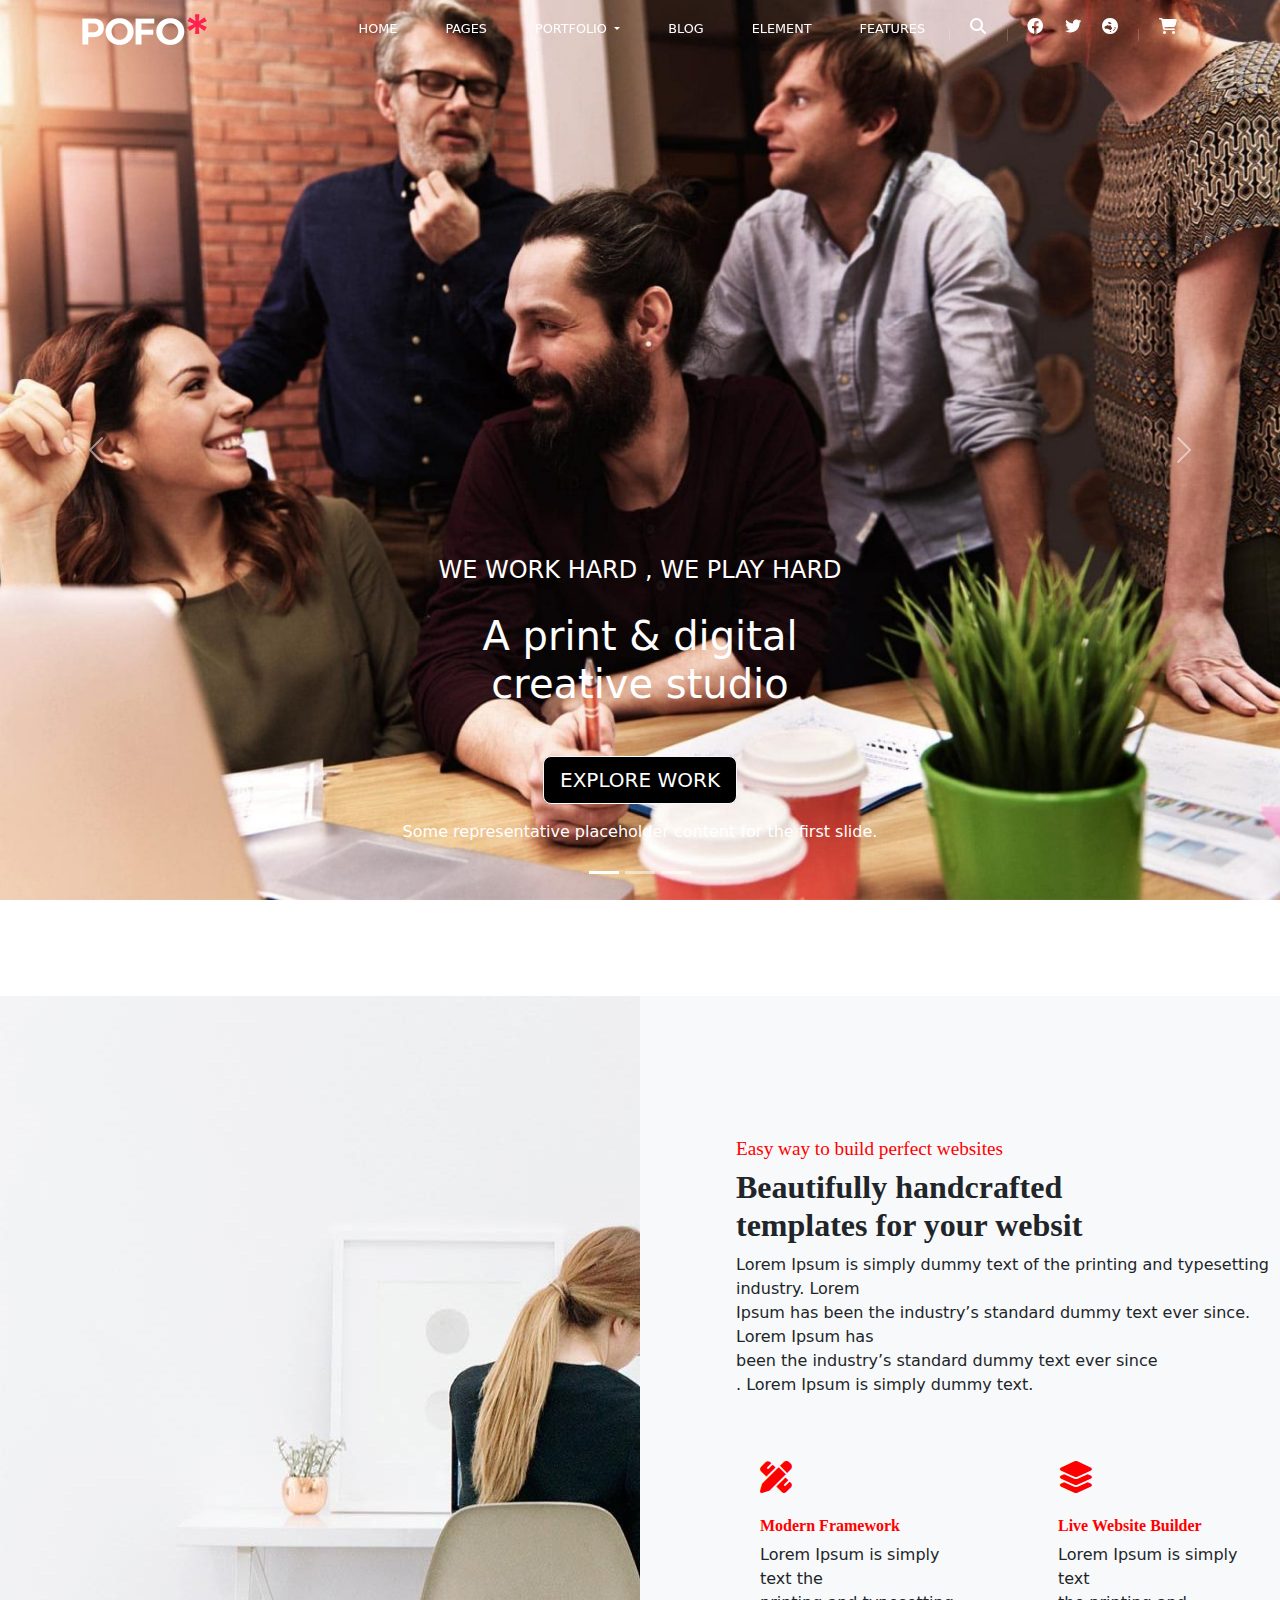
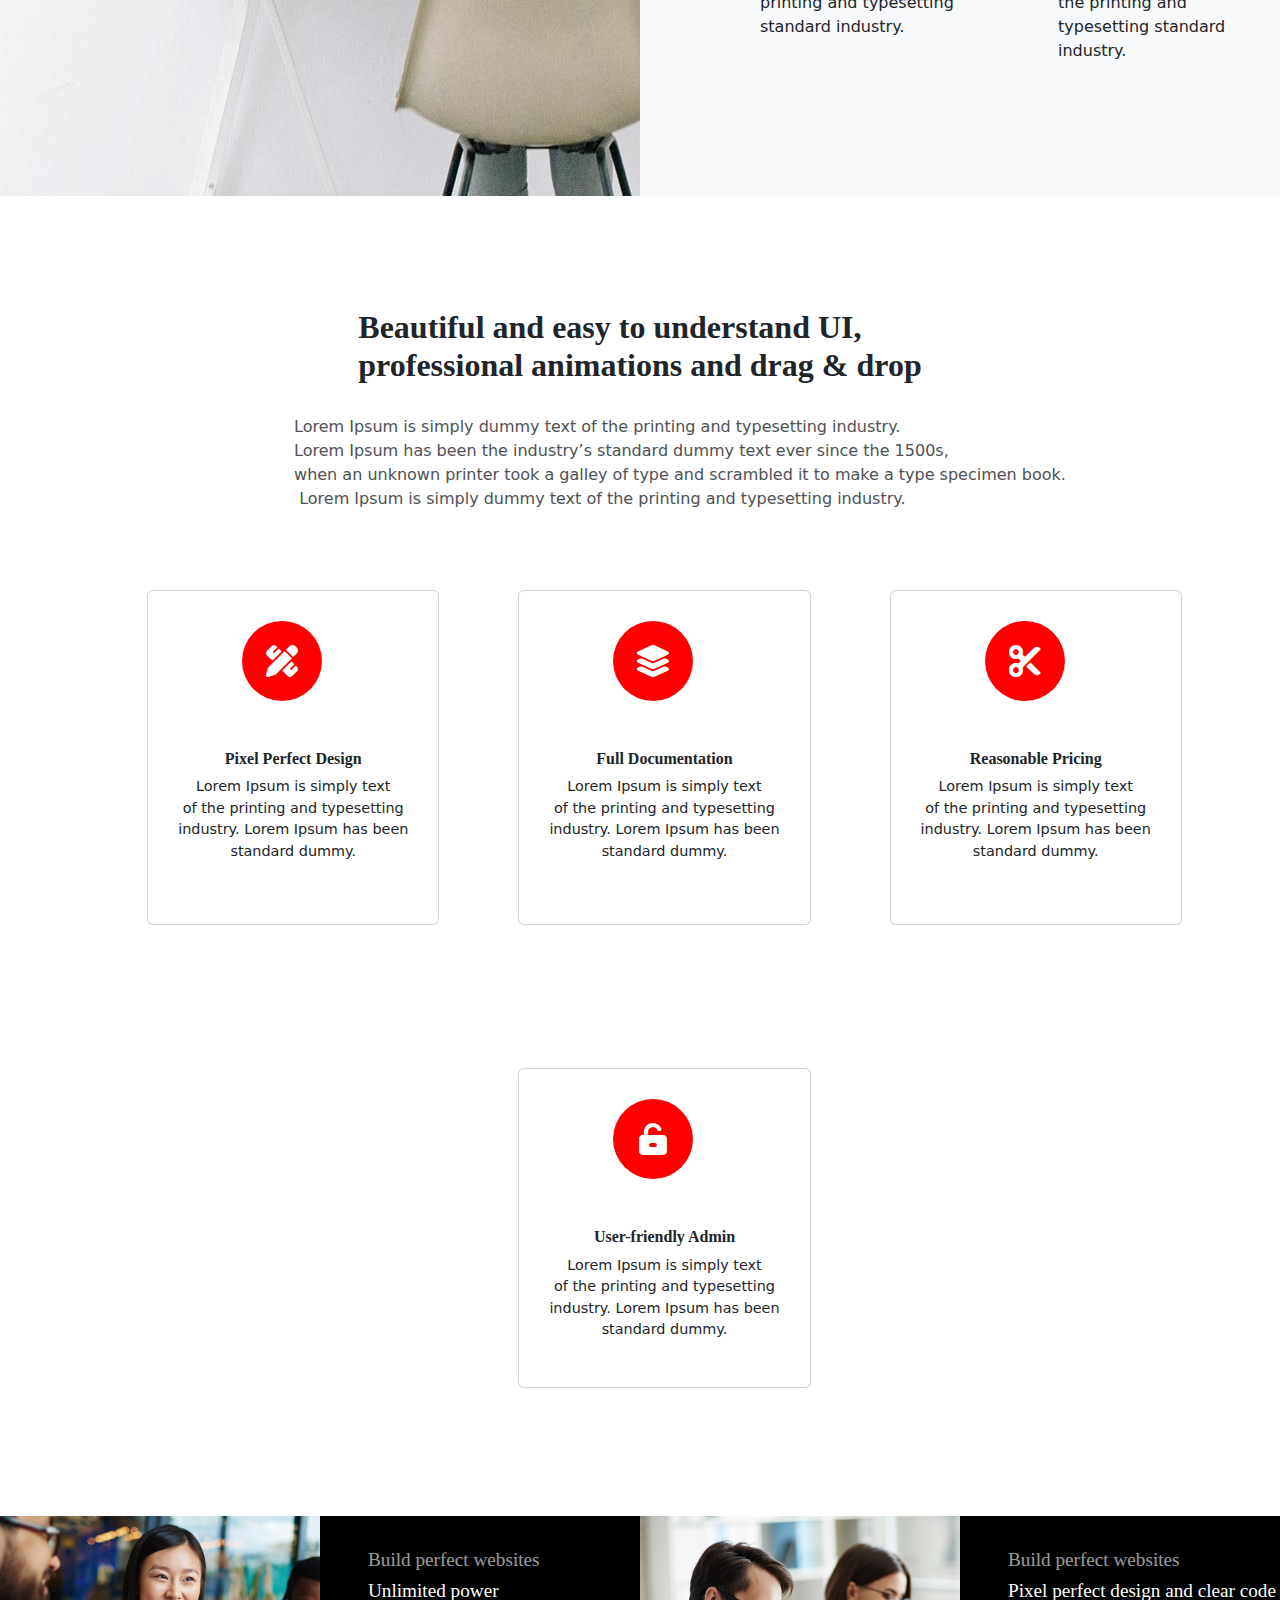
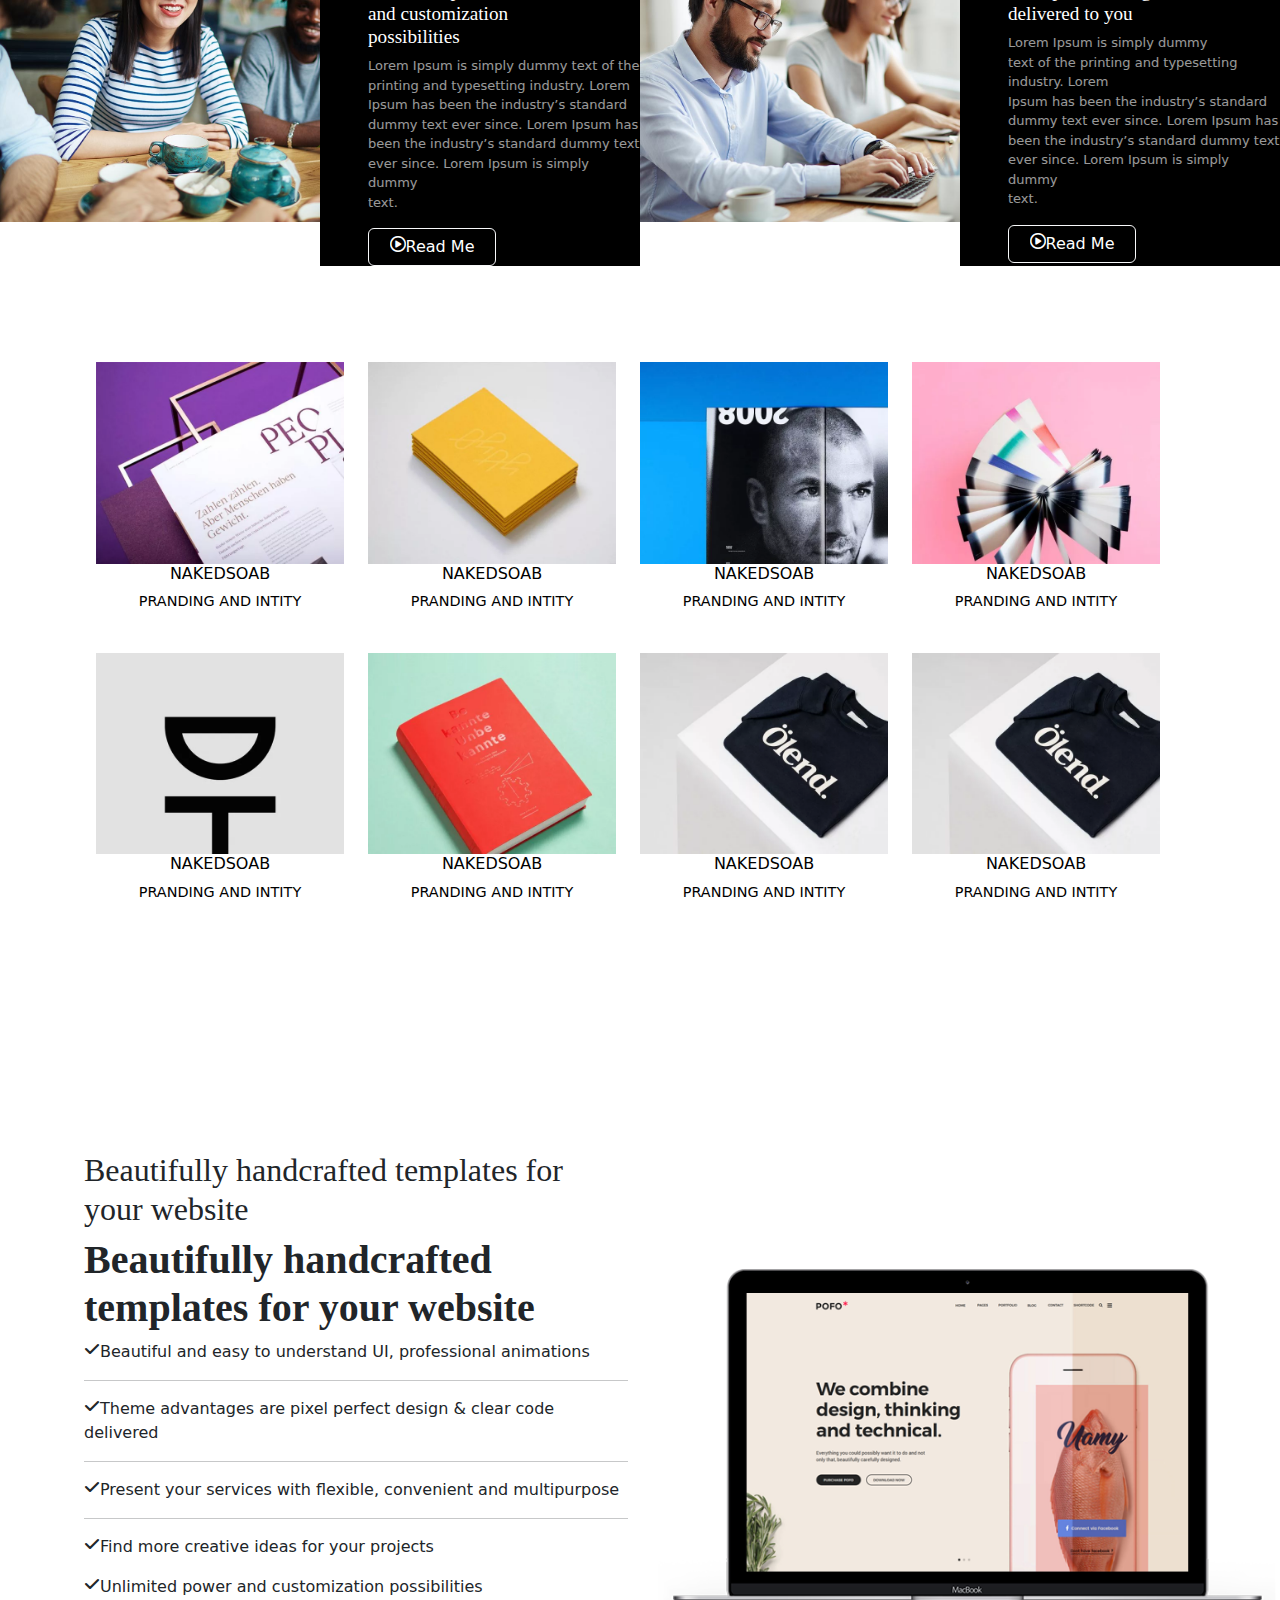
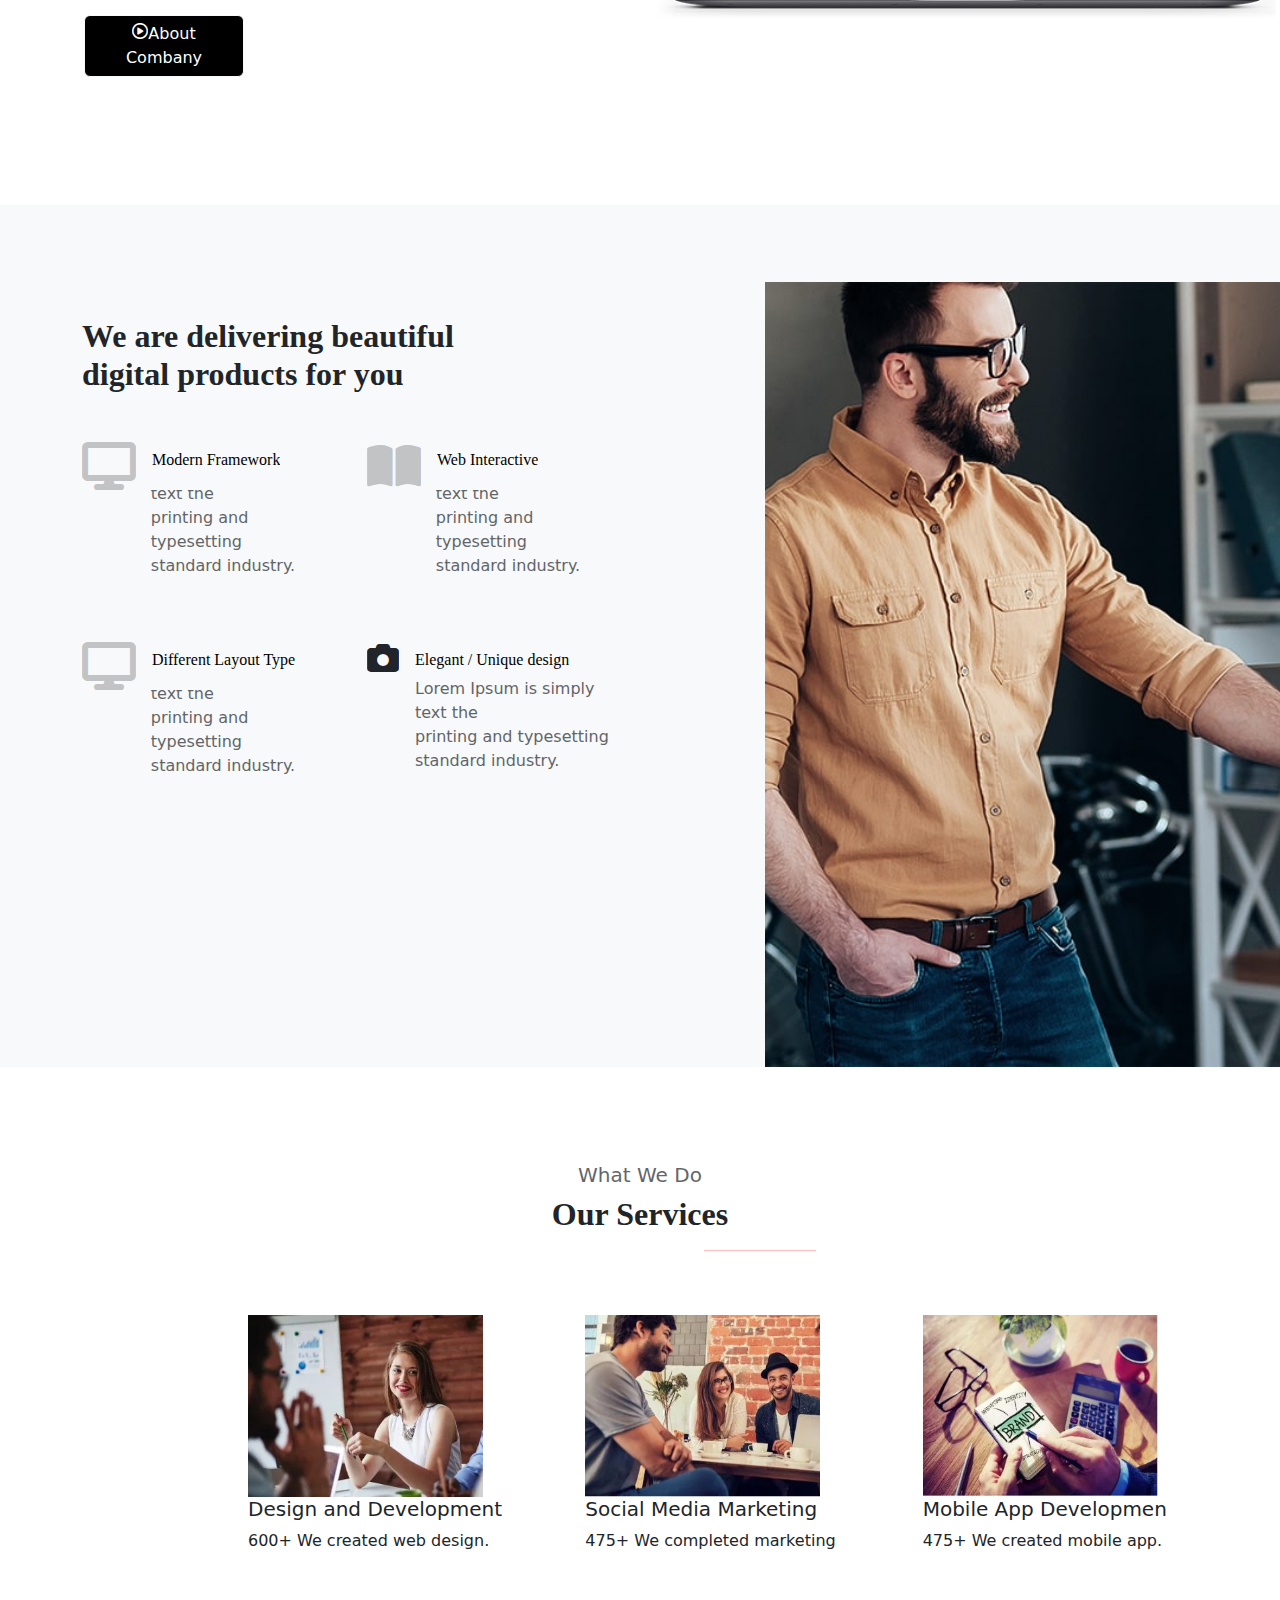
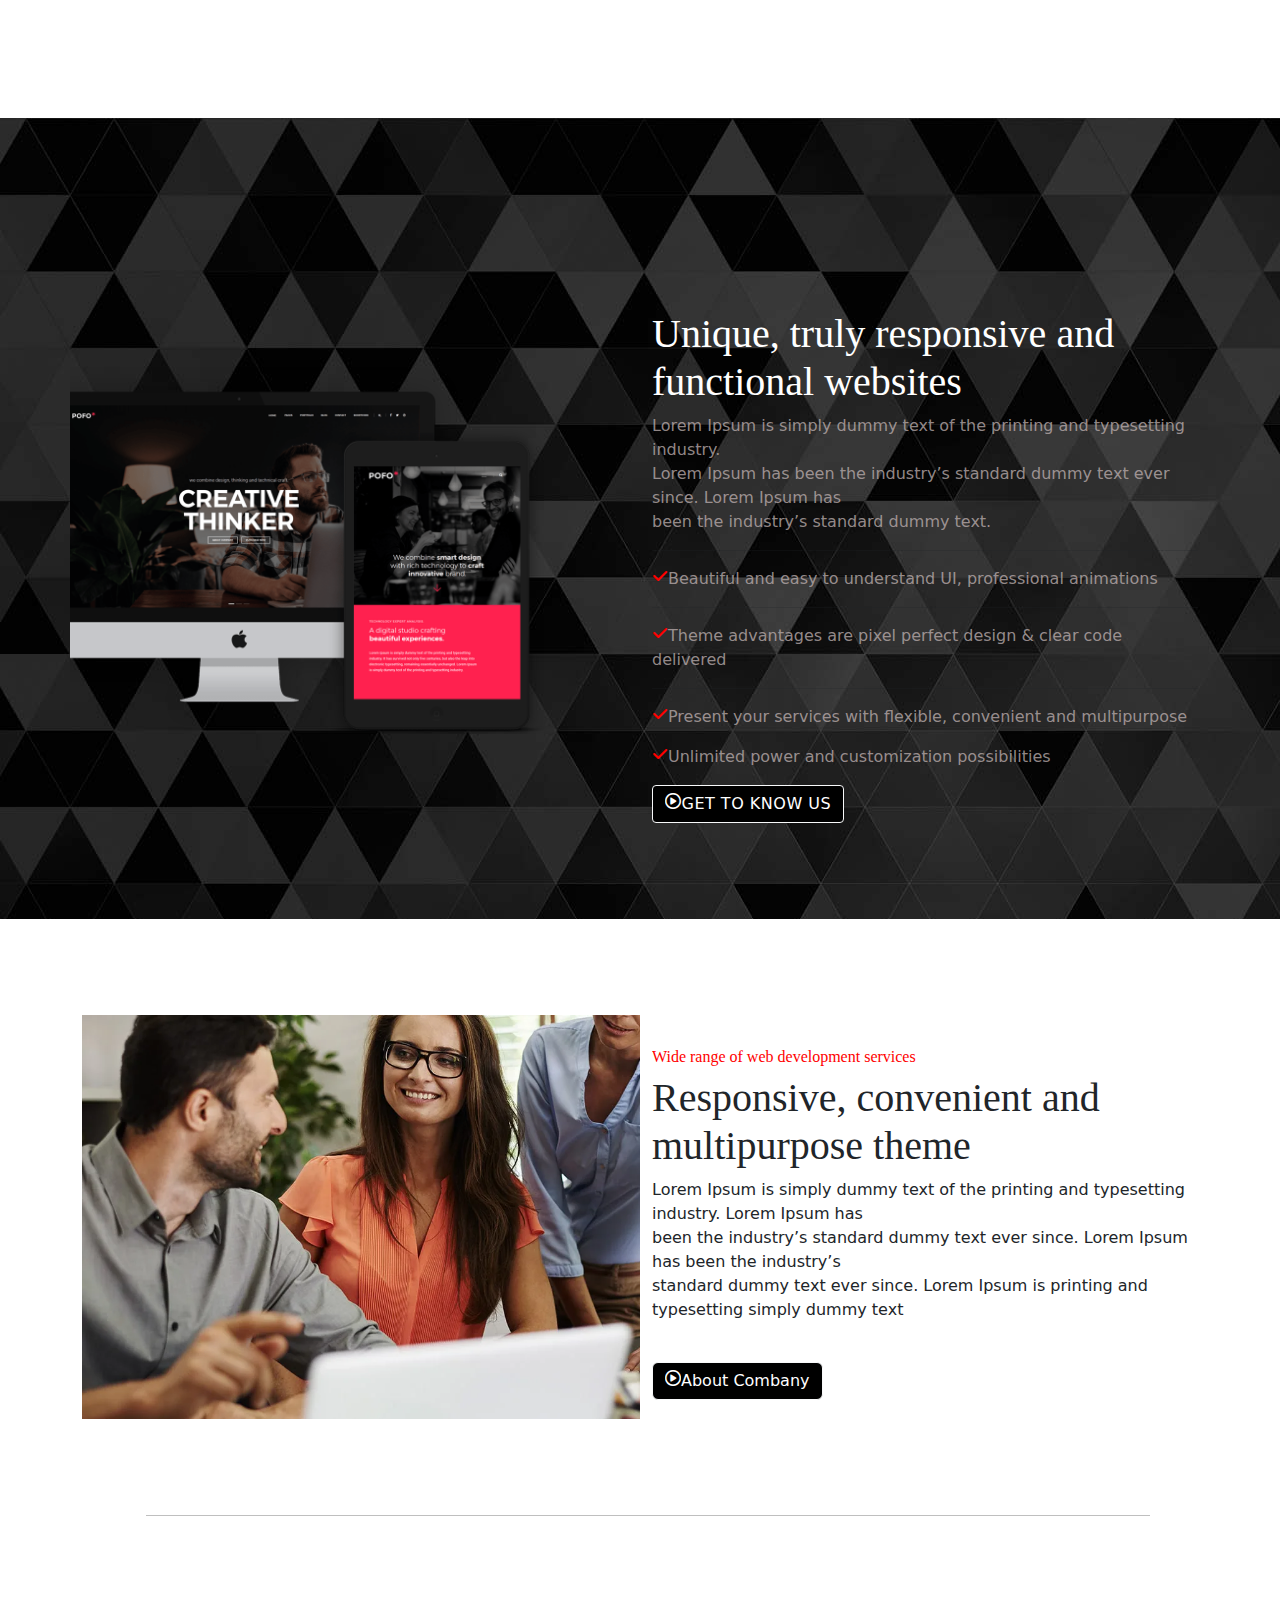
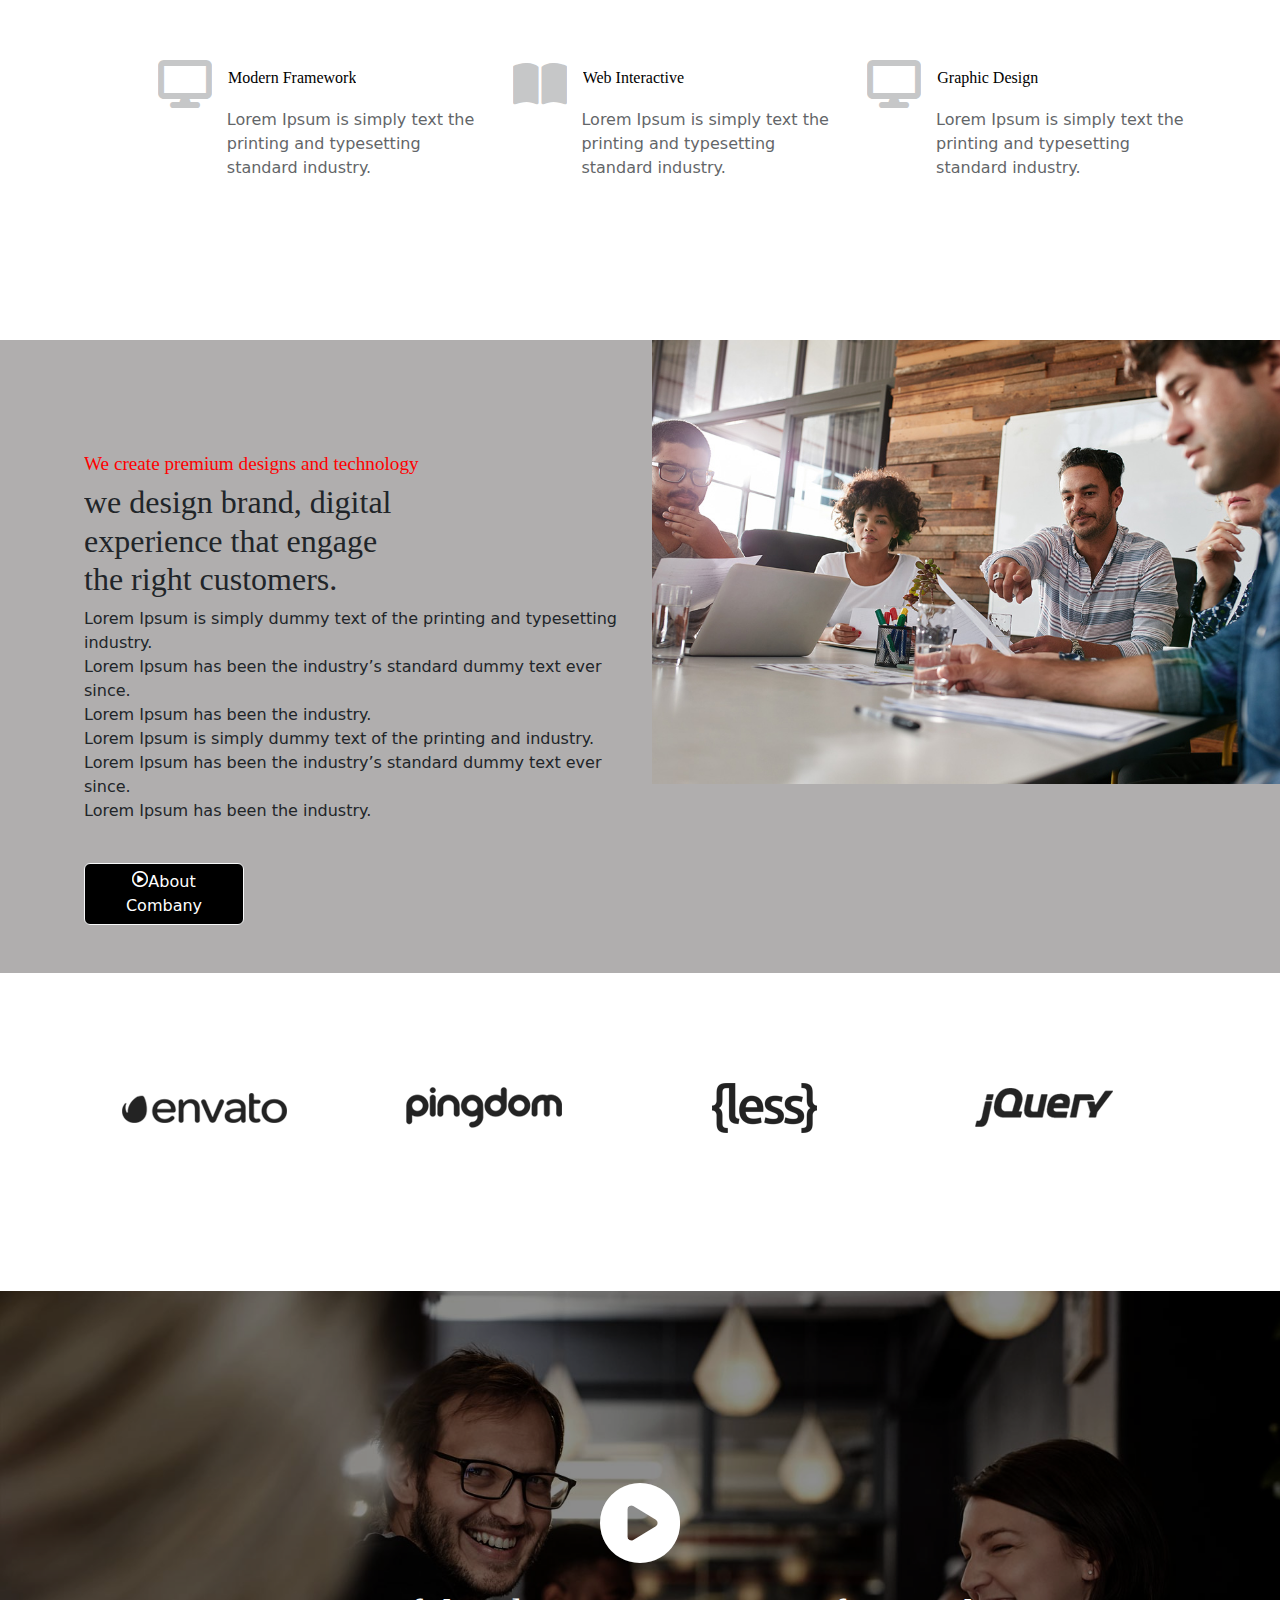
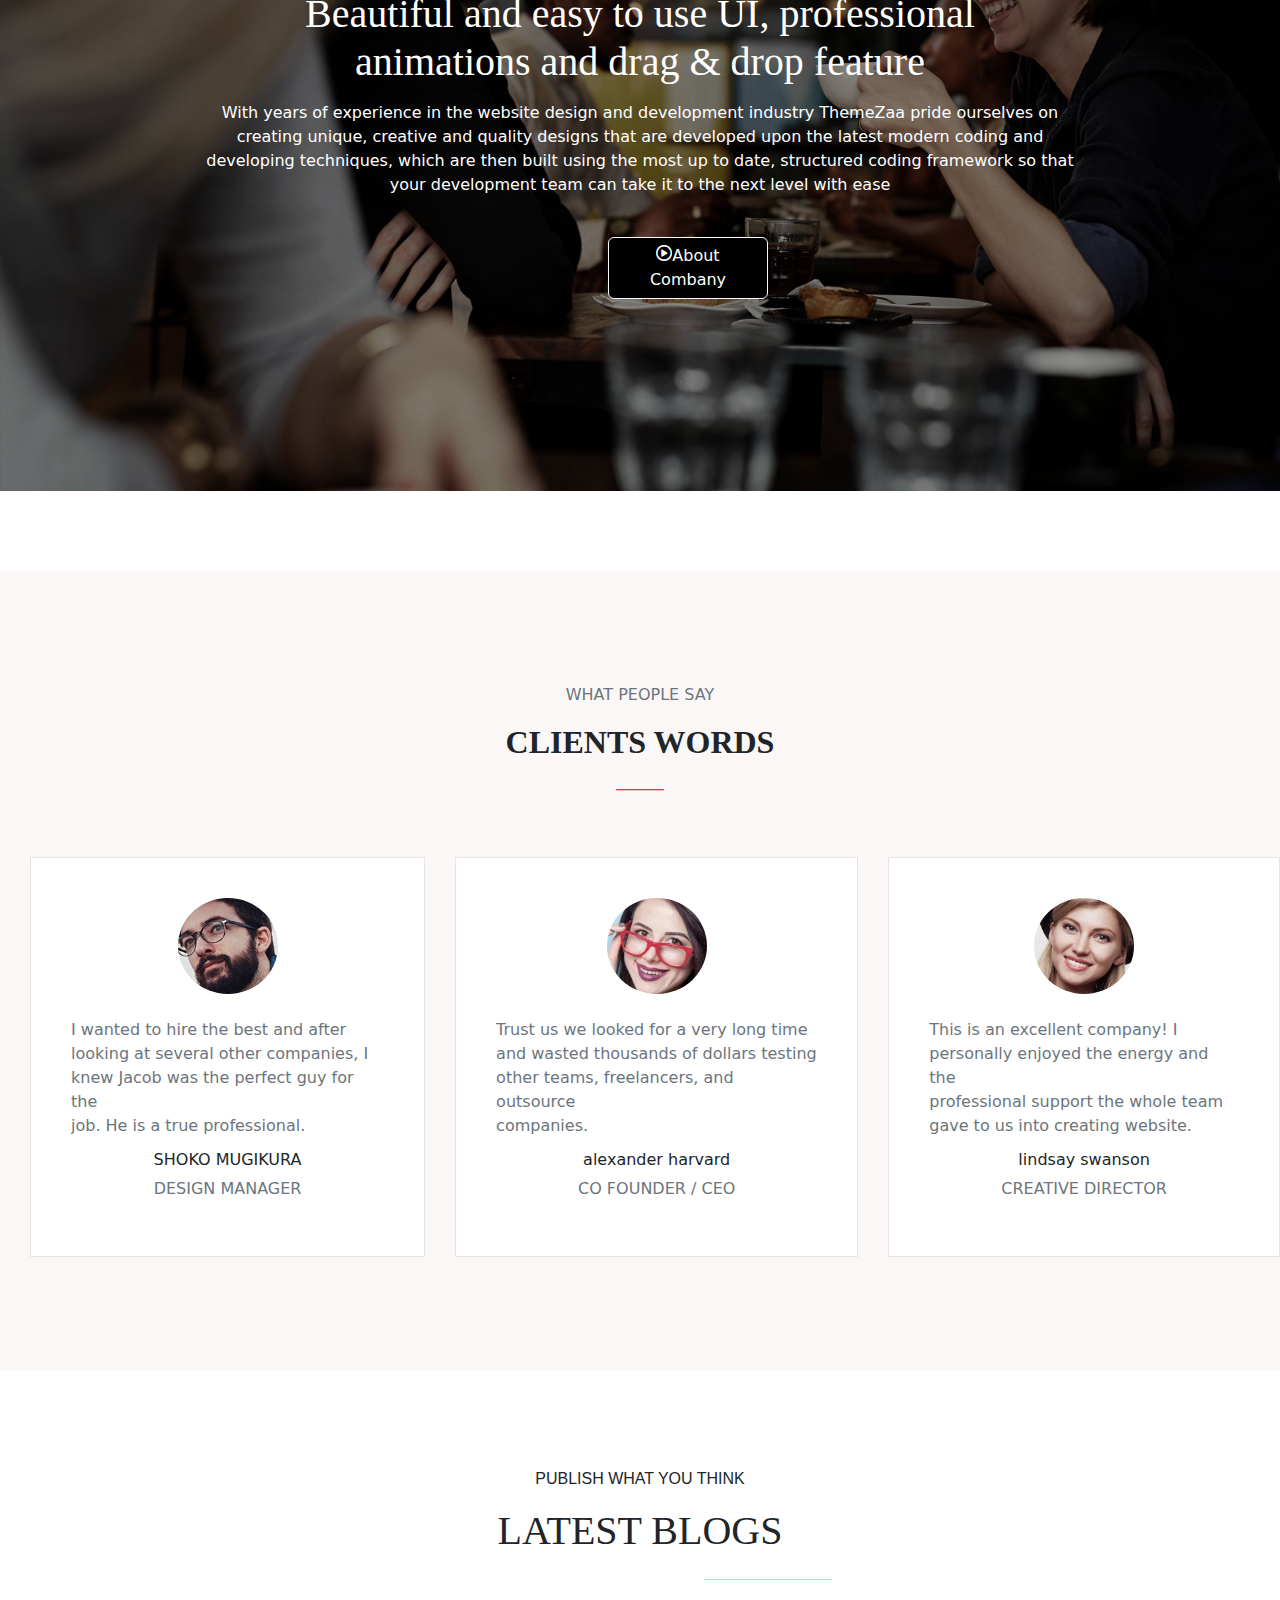
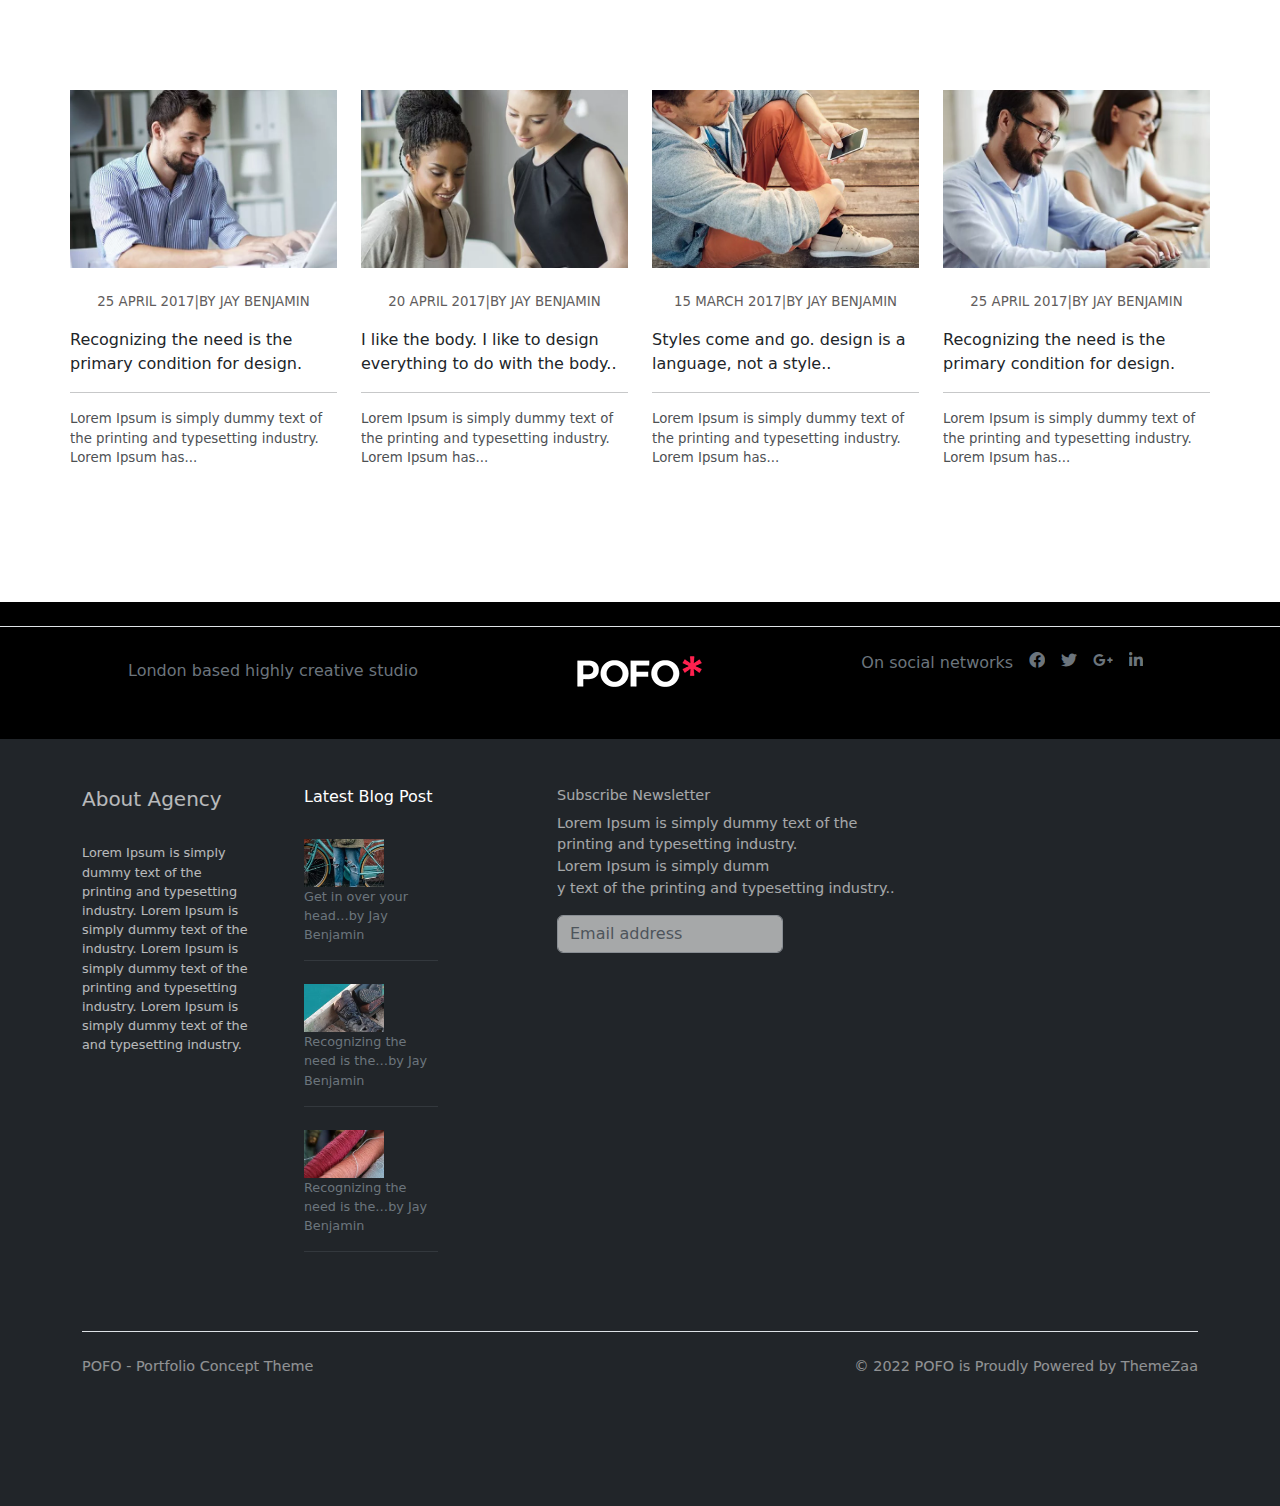
==== commit 905b9118: "first commit" ====
--- a/index.html
+++ b/index.html
@@ -3,6 +3,7 @@
 
 <head>
   <meta charset="UTF-8">
+  <meta name="veiwport" content="width=device-width" initial-scale =1.0>
   <meta http-equiv="X-UA-Compatible" content="IE=edge">
   <meta name="viewport" content="width=device-width, initial-scale=1.0">
   <title>Bootstrap Corporate</title>
@@ -64,7 +65,7 @@
             <div class="v-sep">
               <a href="#" class="text-white me-3"><i class="fa-brands fa-facebook"></i></a>
               <a href="#" class="text-white me-3"><i class="fa-brands fa-twitter"></i></a>
-              <a href="#" class="text-white"><i class="fa-regular fa-globe"></i></a>
+              <a href="#" class="text-white"><i class="fa-solid fa-earth-oceania"></i></a>
             </div>
             <div class="v-sep">
               <a href="#" class="text-white"><i class="fa-solid fa-cart-shopping"></i></a>
@@ -121,31 +122,39 @@
     </div>
   </section>
   <section class="main">
-    <div>
-      <h5><span style="font-size:1.1rem ;margin-left:-3rem;">Easy way to build perfect websites</span> </h5><br>
-      <h1 style="margin-left:-3rem;text-align:left ;"> handcrafted templates<br> for your website</h1><br>
-      <p style="margin-left:-3rem;font-size:1rem ;">Lorem Ipsum is simply dummy text of the printing and typesetting industry.<br>
-        Lorem Ipsum has been the industry’s standard dummy text ever since.<br> Lorem Ipsum has been the industry’s
-        standard dummy text ever since.<br>
-        Lorem Ipsum is simply dummy text.</p>
-      <div class="container">
-        <div class="row icons">
-        <div class="col-12 col-lg-6">
-          <a href="#"><i class="fa-sharp fa-solid fa-pen-ruler  fa-2x" style="color:red;margin-right:5rem;"></i></a>
-          <h3 style="text-align:left ;margin-top:1rem;font-size: 1rem; "><b>Modern Framework</b></h3>
-          <p style="text-align: left ;">Lorem Ipsum is simply text the <br>printing and typesetting <br>standard
-            industry.</p>
-        </div>
-        <div class="col-12 col-lg-6"  >
-          <a href="#" ><i class="fa-sharp fa-solid fa-layer-group  fa-2x" style="color:red ; margin-left:2rem ;"></i>
-          </a>
-          <h3 style="text-align:left  ;margin-top:1rem;font-size: 1rem;margin-left: 2rem; "><b>Live Website Builder</b></h3>
-          <p style="text-align:left ;margin-left: 2rem;">Lorem Ipsum is simply text the printing<br> and typesetting standard industry.</p>
-        </div>
-      </div>
-    </div>
-
-  </section>
+    <div class="mo bg-light">
+      <div class="">
+        <div class="row align-items-center justify-content-center" >
+          <div class="col-12 col-md-6 animate__animated animate__fadeInRight">
+            <img  src="images/homepage-option17-banner-bg.jpg" class="d-none  d-sm-block" >
+          </div>
+          <div class="col-12 col-md-6 py-5 animate__animated animate__fadeInLeft" style="padding-left:6rem ;margin-top:1.5rem ;">
+            <h3>Easy way to build perfect websites</h3>
+            <h2><b>Beautifully handcrafted <br>templates for your websit</b></h2>
+            <p style="text-align:left ;">Lorem Ipsum is simply dummy text of the printing and typesetting industry. Lorem<br>
+               Ipsum has been the industry’s standard dummy text ever since. Lorem Ipsum has<br> been the industry’s standard dummy text ever since<br>. Lorem Ipsum is simply dummy text.
+              <div class="container">
+                <div class="row icons">
+                <div class="col-12 col-lg-6">
+                  <a href="#"><i class="fa-sharp fa-solid fa-pen-ruler  fa-2x" style="color:red;margin-left:4rem ;"></i></a>
+                  <h3 style="text-align:left ;margin-top:1rem;font-size: 1rem;margin-left:4rem ; "><b>Modern Framework</b></h3>
+                  <p style="text-align: left ;margin-left:4rem ;">Lorem Ipsum is simply text the <br>printing and typesetting <br>standard
+                    industry.</p>
+                </div>
+                <div class="col-12 col-lg-6"  >
+                  <a href="#" ><i class="fa-sharp fa-solid fa-layer-group  fa-2x" style="color:red ; margin-left:4rem ;"></i>
+                  </a>
+                  <h3 style="text-align:left  ;margin-top:1rem;font-size: 1rem;margin-left: 4rem; "><b>Live Website Builder</b></h3>
+                  <p style="text-align:left ;margin-left: 4rem;">Lorem Ipsum is simply text<br> the printing and<br> typesetting standard industry.</p>
+                </div>
+              </div>
+            </div>
+          </div>
+        </div>
+      </div>
+       </div>
+          
+  </section class="animate__animated animate__animate__fadeOutUp">
   <section class="cards" id="hero "></section>
   <h2 class="title">Beautiful and easy to understand UI,<br> professional animations and drag & drop</h2>
 
@@ -156,7 +165,7 @@
   <br>
   <br>
 
-  <div class="content">
+  <div class="content animate__animated animate__backInUp">
     <div class="card">
       <div class="icon">
         <i class="fa-solid fa-pen-ruler fa-2x" style="padding-top:1.5rem;"></i>
@@ -206,17 +215,17 @@
       </div>
     </div>
 
-    <section>
+    <section class="text-light text-center text-sm-start py-">
       <div class="two animate__animated animate__fadeInLeft">
         <div class="hm">
-          <div class="col-6"><img src="images\homepage-option17-image-01.jpg" style=" width: 100%;">
-          </div>
-
-          <div class="col-6"
+          <div class="col-12 col-lg-6"><img src="images\homepage-option17-image-01.jpg" style=" width: 100%;">
+          </div>
+
+          <div class="col-12  col-lg-6"
             style="background-color:black;color: white;font-size:small;padding-left:3rem ;padding-top: 2rem;">
-            <h3 style="font-size:1.2rem;">Build perfect websites</h3>
-            <h2 style="font-size:1.2rem;">Unlimited power<br> and customization <br>possibilities</h2>
-            <p >Lorem Ipsum is simply dummy text of the<br> printing and typesetting industry.
+            <h3 style="font-size:1.2rem;opacity:0.6">Build perfect websites</h3>
+            <h2 style="font-size:1.2rem; ;">Unlimited power<br> and customization <br>possibilities</h2>
+            <p style="opacity:0.6">Lorem Ipsum is simply dummy text of the<br> printing and typesetting industry.
               Lorem<br> Ipsum has been the industry’s standard<br> dummy text ever since.
               Lorem Ipsum has<br> been the industry’s standard dummy text<br> ever since.
               Lorem Ipsum is simply dummy <br>text.</p>
@@ -226,13 +235,13 @@
 
         </div>
         <div class="hm">
-          <div class="col-6"><img src="images\homepage-option17-image-02.jpg" style="width:100%;">
-          </div>
-          <div class="col-6"
+          <div class="col-12 col-md-12 col-lg-6"><img src="images\homepage-option17-image-02.jpg" style="width:100%;">
+          </div>
+          <div class="col-12 col-md-12 col-lg-6"
             style="background-color:black;color: white;padding-left:3rem ;padding-top: 2rem;">
-            <h3 style="font-size:1.2rem;">Build perfect websites</h3>
+            <h3 style="font-size:1.2rem;opacity:0.6">Build perfect websites</h3>
             <h2 style="font-size:1.2rem ;">Pixel perfect design and clear code delivered to you</h2>
-            <p style="opacity:0.7rem ;">Lorem Ipsum is simply dummy <br>text of the<br> printing and typesetting industry.
+            <p style="opacity:0.6">Lorem Ipsum is simply dummy <br>text of the printing and typesetting industry.
               Lorem<br> Ipsum has been the industry’s standard<br> dummy text ever since.
               Lorem Ipsum has<br> been the industry’s standard dummy text<br> ever since.
               Lorem Ipsum is simply dummy <br>text.</p>
@@ -242,56 +251,81 @@
         </div>
       </div>
     </section>
-    <section >
-    <div class="container link" style="margin-top:6rem;color: black; ";>
-      <div class="row" >
-      <div class="col-1"><a href="#">All</a></div>
-      <div class="col-1"><a href="#">WEB</a></div>
-      <div class="col-3" ><a href="#">PHOTOGRAPHY</a></div>
-      <div class="col-3"><a href="#">BRANDING</a></div>
-      <div class="col-2"><a href="#">DESIGN</a></div>
-      <div class="col-2"><a href="#">ADVERTISTING</a></div>
-    </div>
-    </div>
+    <section style="margin:6rem ;">
+        <div class="row h-100 w-100">
+          <div class=" col-lg-3 col-md-4 col-12">
+            <a href="#" class="d-block mb-4 h-100 w-100 ">
+              <img class="img-fluid" src="images\portfolio-item77-600x4881.jpg.webp" alt="">
+              <h6 style="color: black;text-align:center ;">NAKEDSOAB</h6>
+              <P style="color:black ;font-size:0.9rem ;text-align:center ;">PRANDING AND INTITY</P>
+            </a>
+          </div>
+          <div class="col-lg-3 col-md-4 col-12">
+            <a href="#" class="d-block mb-4 h-100">
+              <img class="img-fluid " src="images\portfolio-item78-600x4882.jpg.webp" alt="">
+              <h6 style="color: black;text-align:center ;">NAKEDSOAB</h6>
+              <P style="color:black ;font-size:0.9rem ;text-align:center ;">PRANDING AND INTITY</P>
+            </a>
+          </div>
+          <div class="col-lg-3 col-md-4 col-12">
+            <a href="#" class="d-block mb-4 h-100">
+              <img class="img-fluid " src="images\portfolio-item23-1-600x4883.jpg.webp" alt="">
+              <h6 style="color: black;text-align:center ;">NAKEDSOAB</h6>
+              <P style="color:black ;font-size:0.9rem ;text-align:center ;">PRANDING AND INTITY</P>
+            </a>
+          </div>
+          <div class="col-lg-3 col-md-4 col-12">
+            <a href="#" class="d-block mb-4 h-100">
+              <img class="img-fluid " src="images\portfolio-item24-600x4885.jpg.webp" alt="">
+              <h6 style="color: black;text-align:center ;">NAKEDSOAB</h6>
+              <P style="color:black ;font-size:0.9rem ;text-align:center ;">PRANDING AND INTITY</P>
+            </a>
+          </div>
+          <div class="col-lg-3 col-md-4 col-12">
+            <a href="#" class="d-block mb-4 h-100">
+              <img class="img-fluid " src="images\portfolio-item25-600x4886.jpg.webp" alt="">
+              <h6 style="color: black;text-align:center ;">NAKEDSOAB</h6>
+              <P style="color:black ;font-size:0.9rem ;text-align:center ;">PRANDING AND INTITY</P>
+            </a>
+          </div>
+          <div class="col-lg-3 col-md-4 col-12">
+            <a href="#" class="d-block mb-4 h-100">
+              <img class="img-fluid " src="images\portfolio-item26-600x4887.jpg.webp" alt="">
+              <h6 style="color: black;text-align:center ;">NAKEDSOAB</h6>
+              <P style="color:black ;font-size:0.9rem ;text-align:center ;">PRANDING AND INTITY</P>
+            </a>
+          </div>
+          <div class="col-lg-3 col-md-4 col-12">
+            <a href="#" class="d-block mb-4 h-100">
+              <img class="img-fluid " src="images\portfolio-item19-600x4889.jpg.webp" alt="">
+              <h6 style="color: black;text-align:center ;">NAKEDSOAB</h6>
+              <P style="color:black ;font-size:0.9rem ;text-align:center ;">PRANDING AND INTITY</P>
+            </a>
+          </div>
+          <div class="col-lg-3 col-md-4 col-12">
+            <a href="#" class="d-block mb-4 h-100">
+              <img class="img-fluid " src="images\portfolio-item19-600x4889.jpg.webp" alt="">
+              <h6 style="color: black;text-align:center ;">NAKEDSOAB</h6>
+              <P style="color:black ;font-size:0.9rem ;text-align:center ;">PRANDING AND INTITY</P>
+            </a>
+          </div>
+        </div>
+      
+      </div>
+    </div>
+    </div>
+    </div>
+
+</section>
     </section>
-    <section>
-      <div class="container" style="margin:6rem;">
-      <div class="row animate__animated animate__bounceInUp res">
-        <div class="col-3 ">
-          <img src="images\portfolio-item77-600x4881.jpg.webp" style="max-width:100%;width:50rem ;">
-        </div>
-        <div class="col-3 ">
-          <img src="images\portfolio-item78-600x4882.jpg.webp" style="max-width:100%;width:50rem ;">
-        </div>
-        <div class="col-3 ">
-          <img src="images\portfolio-item23-1-600x4883.jpg.webp"style="max-width:100%;width:50rem ;">
-        </div>
-        <div class="col-3 ">
-          <img src="images\portfolio-item24-600x4885.jpg.webp" style="max-width:100% ;width:50rem ;">
-        </div>
-      </div>
-      <div class="row animate__animated animate__bounceInUp res" style="margin-top:0rem ;">
-        <div class="col-3">
-          <img src="images\portfolio-item24-600x4885.jpg.webp" style="max-width:100%;width:50rem ;">
-        </div>
-        <div class="col-3 ">
-          <img src="images\portfolio-item25-600x4886.jpg.webp" style="max-width:100%;width:50rem ;">
-        </div>
-        <div class="col-3 ">
-          <img src="images\portfolio-item26-600x4887.jpg.webp" style="max-width:100%;width:50rem ;">
-        </div>
-        <div class="col-3 ">
-          <img src="images\portfolio-item19-600x4889.jpg.webp" style="max-width:100%;">
-        </div>
-        </div>
-      </div>
-    </section>
   </div>
   <section>
-    <div class="container">
-      <div class="row" style="margin:8rem ;">
-        <div class="col-12 col-lg-6" style="font-size:1rem ;">
-        <h1><strong>Beautifully handcrafted <br>templates for your website</strong></h1>
+    <div class="mo">
+      <div class="">
+        <div class="row align-items-center justify-content-center " style="margin-bottom:5rem;margin-top:-6rem ;" >
+          <div class="col-12 col-md-6 py-5 animate__animated animate__fadeInLeft" style="padding-left:6rem ;margin-top:4rem ;">
+            <h2>Beautifully handcrafted templates for your website</h2>
+            <h1><strong>Beautifully handcrafted <br>templates for your website</strong></h1>
         <p><i class="fa-solid fa-check"></i>Beautiful and easy to understand UI, professional animations</p>
         <hr>
         <p><i class="fa-solid fa-check"></i>Theme advantages are pixel perfect design & clear code delivered</p>
@@ -300,49 +334,81 @@
         <hr>
         <p><i class="fa-solid fa-check"></i>Find more creative ideas for your projects</p>
         <p><i class="fa-solid fa-check"></i>Unlimited power and customization possibilities</p>
-        <button class="btn"><i class="fa-regular fa-circle-play"></i>ALL ADVANTADES</button>
-      </div>
-      <div class="col-12 col-lg-6">
-        <img src="images\explore-work-02.png.webp">
-      </div>
-    </div>
-    </div>
+              <div class="btn btn-outline-light" style="margin-right:80%;width:10rem ;"><i class="fa-regular fa-circle-play"></i>About Combany</div>
+          </div>
+          <div class="col-12 col-md-6 animate__animated animate__fadeInRight">
+            <img src="images\explore-work-02.png.webp" class="d-block w-100 img-fluid py-0" style="margin-top:8rem ;" >
+          </div>
+        </div>
+      </div>
+       </div>
   </section>
-  <!-- <section> -->
-
-  <!-- </section> -->
-
-  <section>
-    <div class="container">
-      <div class="row" style="margin:6rem ;">
-        <p style="text-align:center ;">What We Do</p>
-        <h1 style="text-align:center ;">Our Services</h1>
-        <hr style="width:10rem;margin-left:30rem;color:red">
-        <div style="margin-top:4rem; display:flex;margin-buttom:6rem;">
-        <div class="col-4 img1"><img src="images/portfolio-item26-600x488 8.jpg.webp" style="width:25rem ;">
-            <h3 style="color:black ;font-size:0.9rem ;margin-top:2rem ;width:15rem ;margin-bottom:0rem;"><b>Design and Development</b></h3><br>
-            <p style="text-align:left;">600+ We created web design</p>
-          </div>
-        <div class="col-4"><img src="images/portfolio-item77-600x4881.jpg.webp" style="width:25rem ;margin-left:4rem ;">
-            <h3 style="color:black ;margin-left:10rem ;font-size:0.9rem ;margin-top:2rem ;width:15rem ;margin-bottom:0rem;"><b>Social Media Marketing</b></h3><br>
-            <p style="margin-left:10rem;width:20rem ;">600+ We created web design</p>
-          </div>
-        <div class="col-4"><img src="images/portfolio-item77-600x4881.jpg.webp" style="width:25rem ;margin-left:8rem ;">
-            <h3 style="color:black ;margin-left:16rem ;font-size:0.9rem ;margin-top:2rem ;width:15rem ;margin-bottom:0rem;"><b>Mobile App Development</b></h3><br>
-            <p style="margin-left:16rem;width:20rem ;">475+ We created mobile app</p>
-          </div>
-        </div>
-      </div>
-      </div>
+  <section class="bg-light">
+    <div class="container  animate__animated animate__bounceInUp res " style="margin-top: 7rem;">
+      <h2 ><b>We are delivering beautiful<br> digital products for you</b></h2>
+      <div class="row" style="margin-top:3rem ;">
+        <div class="col-12 col-lg-3">
+      <div class=" ico" style="display:flex ;"><i class="fa-solid fa-display opacity-25 fa-3x "></i>
+        <h3 style="font-size:1rem ;margin-left:1rem ;margin-top: 0.5rem;">Modern Framework</h3></div>
+        <div><p style="text-align:left ;margin-left: 4.3rem;margin-top: -2rem;">Lorem Ipsum is simply text the<br> printing and typesetting<br> standard industry.</p></div>
+      </div>
+      <div class="col-12 col-lg-3">
+      <div class="ico" style="display:flex ;"><i class="fa-solid fa-book-open  opacity-25 fa-3x "></i>
+        <h3 style="font-size:1rem ;margin-left:1rem ;margin-top: 0.5rem;">Web Interactive</h3></div>
+        <div><p style="text-align:left ;margin-left: 4.3rem;margin-top:-2rem; ;">Lorem Ipsum is simply text the<br> printing and typesetting<br> standard industry.</p></div>
+      </div>
+      </div>
+      <div class="row" style="margin-top:3rem ;">
+        <div class="col-12 col-lg-3">
+      <div class=" ico" style="display:flex ;"><i class="fa-solid fa-display opacity-25 fa-3x "></i>
+        <h3 style="font-size:1rem ;margin-left:1rem ;margin-top: 0.5rem;">Different Layout Type</h3></div>
+        <div><p style="text-align:left ;margin-left: 4.3rem;margin-top:-2rem ;">Lorem Ipsum is simply text the<br> printing and typesetting<br> standard industry.</p></div>
+      </div>
+      <div class="col-12 col-lg-3">
+      <div class="ico" style="display:flex ;"><i class="fa-solid fa-camera fa-2x"></i>
+        <h3 style="font-size:1rem ;margin-left:1rem ;margin-top: 0.5rem;">Elegant / Unique design</h3></div>
+        <div><p style="text-align:left ;margin-left:3rem;">Lorem Ipsum is simply text the<br> printing and typesetting<br> standard industry.</p></div>
+      </div>
+      </div>
+      </div>
+      <div class="col-12 col-lg-6 animate__animated animate__fadeInRight" style="display:flex ;margin-top:-35rem ;max-width:100% ;margin-left:47.8rem ;width:70rem ;">
+        <img src="images/services-classic-07-min.jpg" class="d-block w-100"></div>
+      
+  </section>
+  
+  <section style="margin:6rem ;" >
+    <h5 style="opacity:0.7 ;text-align: center;">What We Do</h5>
+    <h2 style="text-align: center;"><b>Our Services</b></h2>
+    <hr style="width:7rem ;margin-left:38rem ;color: red;">
+    <div class="container" style="margin: 4rem;">
+      <div class="row animate__animated animate__backInUp " style="margin-left:4rem ;">
+        <div class="col-sm-12 col-lg-4" >
+          <img src="images/WhatsApp Image 2022-12-09 at 13.57.30.jpg" class="card-img-top h-75 w-75" alt="...">
+            <h5 >Design and Development</h5>
+            <p >600+ We created web design.</p>
+          </div>
+      <div class="col-12 col-lg-4">
+          <img src="images/WhatsApp Image 2022-12-09 at 13.57.32.jpg" class="card-img-top h-75 w-75 " alt="...">
+            <h5 >Social Media Marketing</h5>
+            <p >475+ We completed marketing</p>
+          </div>
+      <div class="col-12 col-lg-4">
+          <img src="images/WhatsApp Image 2022-12-09 at 13.57.33.jpg" class="card-img-top h-75 w-75" alt="...">
+            <h5>Mobile App Developmen</h5>
+            <p>475+ We created mobile app.</p>
+          </div>
+    
+        </div>
+    </div>
   </section>
   <section style="background-image:url(images/homepage-9-parallax-img5.jpg) ;">
     <div class=" container train">
-      <div class="row">
-        <div class="col-6">
+      <div class="row align-items-center">
+        <div class="col-12 col-lg-6 ">
         <img src="images\homepage-option15-image-3331-min.png.webp"
           style="width:200%; margin-left:-4em;max-width: 100%; margin-top:7rem;margin-bottom: 5rem ;">
       </div>
-      <div class="col-6 details" style="margin-top:6rem ;">
+      <div class="col-12 col-lg-6 details" style="margin-top:4rem ;">
         <h1>Unique, truly responsive and functional websites</h1>
         <p>Lorem Ipsum is simply dummy text of the printing and typesetting industry.<br>
           Lorem Ipsum has been the industry’s standard dummy text ever since. Lorem Ipsum has<br>
@@ -367,7 +433,7 @@
   <div class="col-12 col-md-6 py-5 animate__animated animate__fadeInRight">
     <img src="images/image-8.jpg.webp" style="max: width 100%;width:35rem;margin-top:3rem ;">
   </div>
-  <div class="col-12 col-md-6 py-5 animate__animated animate__fadeInRight" >
+  <div class="col-12 col-md-6 py-5 animate__animated animate__fadeInLeft" >
 <h3 style="color:red ;font-size:1rem;margin-top:5rem ;">Wide range of web development services</h3>
 <h1 style="text-align:left ;">Responsive, convenient and<br> multipurpose theme</h1>
 <p style="text-align:left ;">Lorem Ipsum is simply dummy text of the printing and typesetting industry. Lorem Ipsum has <br>
@@ -382,22 +448,22 @@
   
     <div class="container ">
    
-    <hr style=" color:black; width: 90%; opacity:0.8rem ;margin-top:3rem ;"/>
+    <hr style=" color:black; width: 90%; opacity:0.6rem ;margin-top:3rem ;margin-left:4rem;"/>
 </div>
   <section >
     <div class="container animate__animated animate__bounceInUp res">
-        <div class="row" style="margin-top:6rem ;">
-          <div class="col-4">
+        <div class="row" style="margin-top:6rem ;margin-left:4rem ;">
+          <div class="col-12 col-lg-4">
         <div class=" ico" style="display:flex ;"><i class="fa-solid fa-display opacity-25 fa-3x "></i>
           <h3 style="font-size:1rem ;margin-left:1rem ;margin-top: 0.5rem;">Modern Framework</h3></div>
           <div><p style="text-align:left ;margin-left: 4.3rem;">Lorem Ipsum is simply text the<br> printing and typesetting<br> standard industry.</p></div>
         </div>
-        <div class="col-4">
+        <div class="col-12 col-lg-4">
         <div class="ico" style="display:flex ;"><i class="fa-solid fa-book-open  opacity-25 fa-3x "></i>
           <h3 style="font-size:1rem ;margin-left:1rem ;margin-top: 0.5rem;">Web Interactive</h3></div>
           <div><p style="text-align:left ;margin-left: 4.3rem;">Lorem Ipsum is simply text the<br> printing and typesetting<br> standard industry.</p></div>
         </div>
-      <div class="col-4">
+      <div class="col-12 col-lg-4">
       <div class="ico" style="display:flex ;"><i class="fa-solid fa-display opacity-25 fa-3x "></i>
         <h3 style="font-size:1rem; margin-left:1rem ;margin-top: 0.5rem;">Graphic Design</h3></div>
    <div><p style="text-align:left ;margin-left: 4.3rem;">Lorem Ipsum is simply text the<br> printing and typesetting<br> standard industry.</p></div>
@@ -430,7 +496,210 @@
    </div>
       
 </section>
-  <script src="js/bootstrap.bundle.min.js"></script>
-</body>
-
-</html>+<section style="margin:5rem ;">
+  <div class="container">
+    <div class="row">
+      <div class="col-12 col-lg-3"><img src="images/logo-1.png.webp"></div>
+      <div class="col-12 col-lg-3"><img src="images/logo-6.png.webp"></div>
+      <div class="col-12 col-lg-3"><img src="images/logo-7.png.webp"></div>
+      <div class="col-12 col-lg-3"><img src="images/logo-8.png.webp"></div>
+    </div>
+  </div>
+</section>
+
+<br><br>
+<section class="about" >
+  <div class="row new">
+      <div>
+          <i class="fa-solid fa-circle-play icon1" style="text-align:center;"></i>
+      <h3>Beautiful and easy to use UI, professional 
+          <br> animations and drag & drop feature</h3>
+        
+          <p>With years of experience in the website design and development industry ThemeZaa pride ourselves on
+               <br>
+              creating unique, creative and quality designs that are developed upon the latest modern coding and
+               <br>
+              developing techniques, which are then built using the most up to date, structured coding framework so that 
+              <br>
+              your development team can take it to the next level with ease</p>
+            <br>
+              <div class="btn btn-outline-light" style="margin-left:6rem;width:10rem ;"><i class="fa-regular fa-circle-play "></i>About Combany</div>
+
+                   </button>
+
+     </div>
+  </div>
+  </section> 
+
+          
+        
+
+
+<section id="sec-15">
+  <div id="sec-151" >
+  <div id="sec-152" class="d-flex">
+      <p class="text-muted text-uppercase">what people say</p>
+      <h2 class="text-uppercase"><strong>clients words</strong></h2>
+      <p class="text-danger">______</p>
+  </div>   
+           
+  <div id="sec-153" class="d-flex ">
+      <div class="d-flex sec-15-imgs" >
+          <img src="images\avtar-15.jpg.webp" class="sec-15-img">
+          <br>
+          <p class="text-muted">I wanted to hire the best and after <br> looking at several other companies, I<br> knew Jacob was the perfect guy for the<br> job. He is a true professional.</p>
+          <h6 class="text-uppercase">shoko mugikura</h6>
+          <p class="text-uppercase text-muted"> DESIGN MANAGER</p>
+      </div>
+      <div class="d-flex sec-15-imgs" >
+          <img src="images\avtar-14.jpg.webp" class="sec-15-img">
+          <br>
+          <p class="text-muted">Trust us we looked for a very long time <br> and wasted thousands of dollars testing <br> other teams, freelancers, and outsource <br> companies.</p>
+          <h6>alexander harvard</h6>
+          <p class="text-uppercase text-muted"> CO FOUNDER / CEO</p>
+      </div>
+      <div class="d-flex sec-15-imgs" >
+          <img src="images\avtar-13.jpg.webp" class="sec-15-img">
+          <br>
+          <p class="text-muted">This is an excellent company! I <br> personally enjoyed the energy and the <br>professional support the whole team <br> gave to us into creating website.</p>
+          <h6>lindsay swanson</h6>
+          <p class="text-uppercase text-muted"> CREATIVE DIRECTOR</p>
+      </div>
+      </div>
+      <div id="sec-156" class="d-flex">  
+          <div>
+              <ul class="h2 ">
+                  <li></li>
+              </ul>
+          </div>
+          <div>
+             <ul>
+                 <li class="text-muted h2 mt-2" style="margin-left: -15px;"></li>
+              </ul>
+          </div>
+  </div>
+</section>
+<!-- new -->
+<div class="sec5 " style="margin-top:6rem;">
+  <p style="opacity:0.5rem ;">PUBLISH WHAT YOU THINK <br><h1>LATEST BLOGS</h1></p>
+<hr style="width:8rem ;margin-left:44rem ;color:red ;">
+</div>
+<br>
+<div class="row animate__animated animate__bounceInUp" style="padding: 70px;">
+  <div class="col-12 col-lg-3">
+      <div class="offer-img">
+          <img src="images/latest-blog5-600x400.jpg.webp" alt="">
+      </div>
+      <br>
+      <div class="offer-desc">
+          <p class="row42">25 APRIL 2017|BY JAY BENJAMIN</p>
+          <p>Recognizing the need is the primary condition for design.</p>
+            <hr>
+      <p style="font-size:smaller;opacity:0.8 ;">Lorem Ipsum is simply dummy text of 
+        the printing and typesetting industry. Lorem Ipsum has...</p>
+      </div>
+  </div>
+  <div class="col-12 col-lg-3">
+      <div class="offer-img">
+          <img src="images/latest-blog6-600x400.jpg.webp" alt="">
+      </div>
+      <br>
+    <div class="offer-desc">
+      <p class="row42">20 APRIL 2017|BY JAY BENJAMIN</p>
+      <p>I like the body. I like to design everything to do with the body..</p>
+        <hr>
+      <p style="font-size:smaller;opacity:0.8 ;">Lorem Ipsum is simply dummy text of 
+        the printing and typesetting industry. Lorem Ipsum has...</p>
+    </div>
+  </div>
+  <div class="col-12 col-lg-3">
+      <div class="offer-img">
+          <img src="images/latest-blog7.jpg.webp" alt="">
+      </div>
+      <br>
+    <div class="offer-desc">
+      <p class="row42">15 MARCH 2017|BY JAY BENJAMIN</p>
+      <p>Styles come and go. design is a language, not a style..</p>
+        <hr>
+      <p style="font-size:smaller;opacity:0.8 ;">Lorem Ipsum is simply dummy text of 
+        the printing and typesetting industry. Lorem Ipsum has...</p>
+    </div>
+  </div>
+  <div class="col-12 col-lg-3">
+    <div class="offer-img">
+        <img src="images/latest-blog8-600x400.jpg.webp" alt="">
+    </div>
+    <br>
+  <div class="offer-desc">
+    <p class="row42">25 APRIL 2017|BY JAY BENJAMIN</p>
+    <p>Recognizing the need is the primary condition for design.</p>
+      <hr>
+      <p style="font-size:smaller;opacity:0.8 ;">Lorem Ipsum is simply dummy text of 
+        the printing and typesetting industry. Lorem Ipsum has...</p>
+  </div>
+</div> 
+</div>
+<br>
+<br>
+</section>
+<section class="bg-black">
+<div class="container"></div>
+<footer class="d-flex flex-wrap justify-content-between align-items-center py-3 my-4 border-top">
+  <p class="col-md-4 mb-0 text-muted" style="padding-left:8rem ;">London based highly creative studio</p>
+
+  <a href="/" class="col-md-4 col-12 d-flex align-items-center justify-content-center mb-3 mb-md-0 me-md-auto link-dark text-decoration-none">
+    <img src="images/logo-white.png.webp">
+  </a>
+
+  <ul class="nav col-md-4 justify-content-start">
+    <li class="nav-item"><a href="#" class="nav-link px-2 text-muted"><p>On social networks</p></a></li>
+    <li class="nav-item"><a href="#" class="nav-link px-2 text-muted"><i class="fa-brands fa-facebook"></i></a></li>
+    <li class="nav-item"><a href="#" class="nav-link px-2 text-muted"><i class="fa-brands fa-twitter"></i></a></li>
+    <li class="nav-item"><a href="#" class="nav-link px-2 text-muted"><i class="fa-brands fa-google-plus-g"></i></a></li>
+    <li class="nav-item"><a href="#" class="nav-link px-2 text-muted"><i class="fa-brands fa-linkedin-in"></i></a></li>
+  </ul>
+</footer>
+</section>
+<section class="bg-dark">
+<div class="container">
+  <footer class="py-5">
+    <div class="row ">
+      <div class="col-6 col-md-2 mb-3 text-light" style="opacity:0.7 ;">
+        <h5>About Agency</h5>
+        <br>
+        <p style="font-size:0.8rem ;">Lorem Ipsum is simply dummy text of the printing and typesetting industry. Lorem Ipsum is simply dummy text of the industry.
+         Lorem Ipsum is simply dummy text of the printing and typesetting industry. Lorem Ipsum is simply dummy text of the and typesetting industry.</p>
+      </div>
+
+      <div class="col-6 col-md-2 mb-3">
+        <ul>
+          <li class="nav-item mb-2" style="display: inline;"><a href="#" class="nav-link p-0 text-muted"><h6 style="color: white;">Latest Blog Post</h6></a></li>
+          <br>
+          <li class="nav-item " style="display: flex;"><a href="#" class="nav-link p-0 text-muted"><img src="images/latest-blog2-300x173.jpg.webp"style="width:5rem ;height:3rem;"><p style="font-size:0.8rem ;">Get in over your head…by Jay Benjamin</p></a></li>
+          <li class="nav-item "><a href="#" class="nav-link p-0 text-muted"><hr style="margin-top:0rem ;"></a></li>
+          <li class="nav-item"><a href="#" class="nav-link p-0 text-muted"><img src="images/latest-blog3-300x173.jpg.webp"style="width:5rem ;height:3rem;"><p style="font-size:0.8rem ;">Recognizing the need is the…by Jay Benjamin</p></a></li>
+          <li class="nav-item "><a href="#" class="nav-link p-0 text-muted"><hr style="margin-top:0rem ;"></a></li>
+          <li class="nav-item"><a href="#" class="nav-link p-0 text-muted"><img src="images/latest-blog4-300x173.jpg.webp"style="width:5rem ;height:3rem;"><p style="font-size:0.8rem ;">Recognizing the need is the…by Jay Benjamin</p></a</li>
+            <li class="nav-item"><a href="#" class="nav-link p-0 text-muted"><hr style="margin-top:0rem ;"></a></li>
+
+        </ul>
+      </div>
+
+      <div class="col-md-5 offset-md-1 mb-3">
+        <form style="opacity:0.6 ;">
+          <h5 style="color:white ;font-size:0.9rem ;">Subscribe Newsletter</h5>
+          <p style="color:white ;font-size:0.9rem ;">Lorem Ipsum is simply dummy text of the<br> printing and typesetting industry.<br>
+             Lorem Ipsum is simply dumm<br>y text of the printing and typesetting industry..</p>
+          <div class="d-flex flex-column flex-sm-row w-50 gap-2">
+            <label for="newsletter1" class="visually-hidden">Email address</label>
+            <input id="newsletter1" type="text" class="form-control" placeholder="Email address">
+          </div>
+        </form>
+      </div>
+    <!--  -->
+    <div class="d-flex flex-column flex-sm-row justify-content-between py-4 my-4 border-top">
+      <p style="color:white ;opacity: 0.5;font-size:0.9rem ;">POFO - Portfolio Concept Theme</p>
+      <ul class="list-unstyled d-flex">
+        <li class="ms-3"><p style="color:white ;opacity: 0.5;font-size:0.9rem ;">© 2022 POFO is Proudly Powered by ThemeZaa</p></li>
+      </ul>
+    </div>--- a/css/style.css
+++ b/css/style.css
@@ -1,24 +1,13 @@
+
 *{
     margin: 0;
     padding: 0;
     box-sizing: border-box;
     scroll-behavior: smooth;
-}
-
- .main{
-    width: 100%;
-    min-height: 100vh;
-    display: flex;
-    align-items: center;
-    background:url(../images/homepage-option17-banner-bg.jpg) ;
-    background-size: cover;
-    padding-left: 55rem;
-    padding-bottom: 5rem;
-}
-span{
-    color: red;
-    font-size: 1rem;
-}
+    overflow-x: hidden;
+}
+
+ 
 
 
 
@@ -242,4 +231,451 @@
     color:black;
     
 }
-
+#sec-15{
+    background-color: rgb(251, 247, 247);
+    margin-top: 5rem;
+    height: 800px;
+}
+#sec-151{
+    padding-top: 7rem;
+}
+#sec-152{
+    flex-direction: column;
+    justify-content: center;
+    align-items: center;
+}
+#sec-153{
+    margin-top: 3rem;
+    align-items: center;
+    justify-content: center;
+}
+.sec-15-imgs{
+    flex-direction: column;
+    justify-content: center;
+    align-items: center;
+    border: 0.1px solid rgb(232, 229, 229);
+    padding: 40px;
+    height: 400px;
+    margin-left: 30px;
+    background-color: white;  
+}
+.sec-15-img{
+    width: 100px;
+    border-radius: 70%;
+}
+#sec-156{
+   justify-content: center;
+   align-items: center;
+   margin-top: 20px;
+}
+.sec4{
+    background-color: rgb(243, 236, 236);
+}
+
+.sec5{
+    text-align: center;
+    font-family: Arial, Helvetica, sans-serif;
+}
+ 
+/* p .sec5{
+    font-size: small;
+} */
+*{
+    margin: 0;
+    padding: 0;
+    box-sizing: border-box;
+}
+ .row-cols-4{
+height: 500px;
+}
+ .text {
+     padding: 60px;
+     color: #ffffff;
+ }
+.col img{
+    width: 400px;
+    height: 600px;
+}
+.col p{
+    line-height: 24px;
+    font-size: 16px !important;
+    color: #939393;
+    font-weight: 500;
+}
+.col h1{
+    
+font-size: 25px;
+line-height: 30px;
+width: 90%;
+margin-bottom: 20px;
+font-weight: 500;
+}
+button{
+    color: white;
+    background-color: transparent;
+    font-size: 11px;
+    padding: 4px 24px;
+    border-radius: 4px !important;
+    border: 2px solid white;
+    letter-spacing: .5px;
+    text-transform: uppercase;
+    font-weight: 600;
+    outline: none !important;
+}
+button:hover{
+    background: #fff;
+        border-color: #fff;
+        color: #232323;
+        text-decoration: none;
+}
+
+
+*{
+    box-sizing: border-box;
+}
+
+html{
+    font-family:'Montserrat Regular';
+    font-size: 16px;
+    color: rgb(112,112,112);
+
+}
+
+body {
+    padding:0;
+    margin: 0;
+}
+
+a{
+    text-decoration: none;
+}
+
+#page-header {
+background-color: black;
+padding: .5rem 2rem;
+position: absolute;
+z-index: 9;
+top: 0;
+left: 0;
+right: 0;
+border-bottom: 1px solid rgba(255, 255, 255, 255);
+}
+.header-inner{
+
+    display: flex;
+    flex-direction: row; 
+    align-items:center ;
+    background-color: black;
+    margin: 0 7%;
+}
+
+.header-inner #logo{
+
+    flex: 1;
+
+}
+
+.header-inner nav{
+
+    display: flex;
+
+}
+.header-inner nav>a{
+    color: #fff;
+    padding: 3px 10px ;
+    font-size: 0.7rem;
+}
+
+#main-nav > a{
+    color: #fff;
+    text-transform: uppercase;
+   
+}
+
+#hero-section{
+    height: 100vh;
+    background-image: url(../imgs/ranneen.jpg);
+    background-repeat: no-repeat;
+    background-position:center center ;
+    position: relative;
+ /*   background-size: cover; */
+
+
+}
+
+.overlay {
+    content: "";
+    position: absolute;
+    left: 0;
+    top: 0;
+    right: 0;
+    bottom: 0;
+    background-color: rgb(0, 0,0,0.5);
+    
+}
+
+.block-center{
+    display:flex ;
+    align-items: center;
+    justify-content: center;
+    flex-direction: column;
+}
+
+.hero-box .price span{
+    text-align: center;
+    color: #000;
+    font-size: 0.65rem;
+    font-weight: bold;
+    text-transform: uppercase;
+
+}
+.hero-box .price span.n{
+    font-weight: bold;
+    font-size: 1.5rem;
+}
+
+.hero-box{
+    position: relative;
+}
+.hero-box .price{
+    width: 115px;
+    height: 115px;
+    border-radius: 50%;
+    background-color: #ffd800;
+    position: absolute;
+    top: -60px;
+    right: 0;
+    display: flex;
+    align-items: center;
+    justify-content: center;
+    flex-direction: column;
+    animation-name: pulse;
+    animation-duration: 2s;
+    animation-iteration-count: infinite;
+    animation-timing-function: ease;
+    animation-delay: 3s;
+}
+.hero-box h1{
+    text-align: center;
+    color: #fff;
+}
+.hero-box h1 .first{
+
+    font-size: 3.5rem;
+    font-weight: normal;
+    display: block;
+
+}
+
+.hero-box h1 .last{
+    font-family: 'Grape Nuts',cursive;;
+    font-size: 10rem;
+    display: block;
+    margin-top: -30px;
+    text-shadow: 7px 7px 5px #666;
+    font-style: italic;
+}
+
+
+.book-now{
+    text-align: center;
+    margin-top :2rem;
+}
+.book-now a{
+    background-color: #f26149;
+    padding: 1.3rem;
+    border-radius: 2rem;
+    color:#fff ;
+    text-transform: uppercase;
+}
+#page-header nav.social-nav a{
+    font-size: 1rem;
+}
+a{
+    text-decoration: none;
+}
+#page-header nav.social-nav a:hover{
+
+    color: #f26149;
+}
+
+.offer-img{
+    overflow: hidden;
+}
+.offer-img img{
+    width:100% ;
+    transition: all 1s ease;
+    
+
+}
+.offer-img img:hover{
+    transform: scale(1.3);
+    opacity: 0.5;
+}
+section#offers{
+    text-align: center;
+
+}
+offers h2 {
+    text-transform: uppercase;
+    color:#000;
+    font-size: 2.2rem;
+}
+h1,h2,h3,h4 {
+    font-family: 'Montserrat Bold';
+}
+
+.section-desc{
+    margin: 0 auto 2rem;
+    width: 50%;
+    font-size: .9rem;
+}
+
+
+.offer-title a{
+    display: flex;
+    justify-content: center;
+    align-items: center;
+    text-transform: uppercase;
+    font-size: 0.7rem;
+
+}
+
+.offer-title div{
+    color: #f26149;
+}
+
+.offer-title span{
+    color: #000;
+    font-size: 1.5rem;
+    margin: 0 0.3rem;
+}
+
+
+@media (max-widtf: 480px) {
+    #page-header{ 
+        padding: 1.2rem 1rem;
+    }
+    .red{
+        color:#f26149 !important ;
+    }
+}
+    
+   
+
+@keyframes pulse {
+    from{box-shadow: 0 0 0 10px rgba(255, 255, 255, 0.5);}
+    to{box-shadow: 0 0 20px rgba(255, 255, 255, 0.5);
+    background-color: #f26149;
+    
+    }
+}
+
+.mid1{
+    text-align: left;
+    color: #df1f46;
+    font-family:Arial, Helvetica, sans-serif;
+}
+
+.p15{
+    font-size:small;
+    color: rgb(34, 28, 28);
+}
+
+.icon22{
+    font-size: 50px;
+}
+
+.sec14{
+    font-size:small; 
+    color: rgb(204, 192, 192);
+    text-align: center;
+}
+
+.row42{
+    font-size:smaller;
+    text-align:center ;
+    color: rgb(97, 92, 92);
+}
+
+.avtar1{
+    text-align: center;
+}
+.about{
+    position: relative;
+    text-align: center;
+    display: flex;
+    justify-content: center;
+    align-items: center;
+    height: 50rem;
+    width: 100%;
+    background-size: cover;
+    background-image: url(../images/parallax-bg6.jpg);
+    background-repeat: no-repeat;
+   
+}
+.about::after{
+    content: "";
+    position: absolute;
+    z-index: 1;
+    top: 0;
+    left: 0;
+    width: 100%;
+    height: 100%;
+    background-color: rgba(0, 0, 0, 0.45);
+}
+.new{
+    color: white;
+    z-index:2;
+}
+.new h3{
+    font-size: 40px;
+}
+.new p{
+    margin-top: 15px;
+    line-height: 1.5rem;
+}
+.icon1{
+    font-size: 80px;
+    margin-bottom: 20px;
+   
+}
+.flip-card {
+    background-color: transparent;
+    width: 320px;
+    height: 320px;
+    perspective: 1000px;
+  }
+  
+  .flip-card-inner {
+    position: relative;
+    width: 100%;
+    height: 100%;
+    text-align: center;
+    transition: transform 0.6s;
+    transform-style: preserve-3d;
+    box-shadow: 0 4px 8px 0 rgba(0,0,0,0.2);
+  }
+  
+  .flip-card:hover .flip-card-inner {
+    transform: rotateY(180deg);
+  }
+  
+  .flip-card-front, .flip-card-back {
+    position: absolute;
+    width: 100%;
+    height: 100%;
+    -webkit-backface-visibility: hidden;
+    backface-visibility:hidden;
+  }
+  
+  .flip-card-front {
+    background-color: #bbb;
+    color: black;
+  }
+  
+  .flip-card-back {
+    background-color: #b92929;
+    color: rgba(255, 255, 255, 0);
+    transform: rotateY(180deg);
+  }
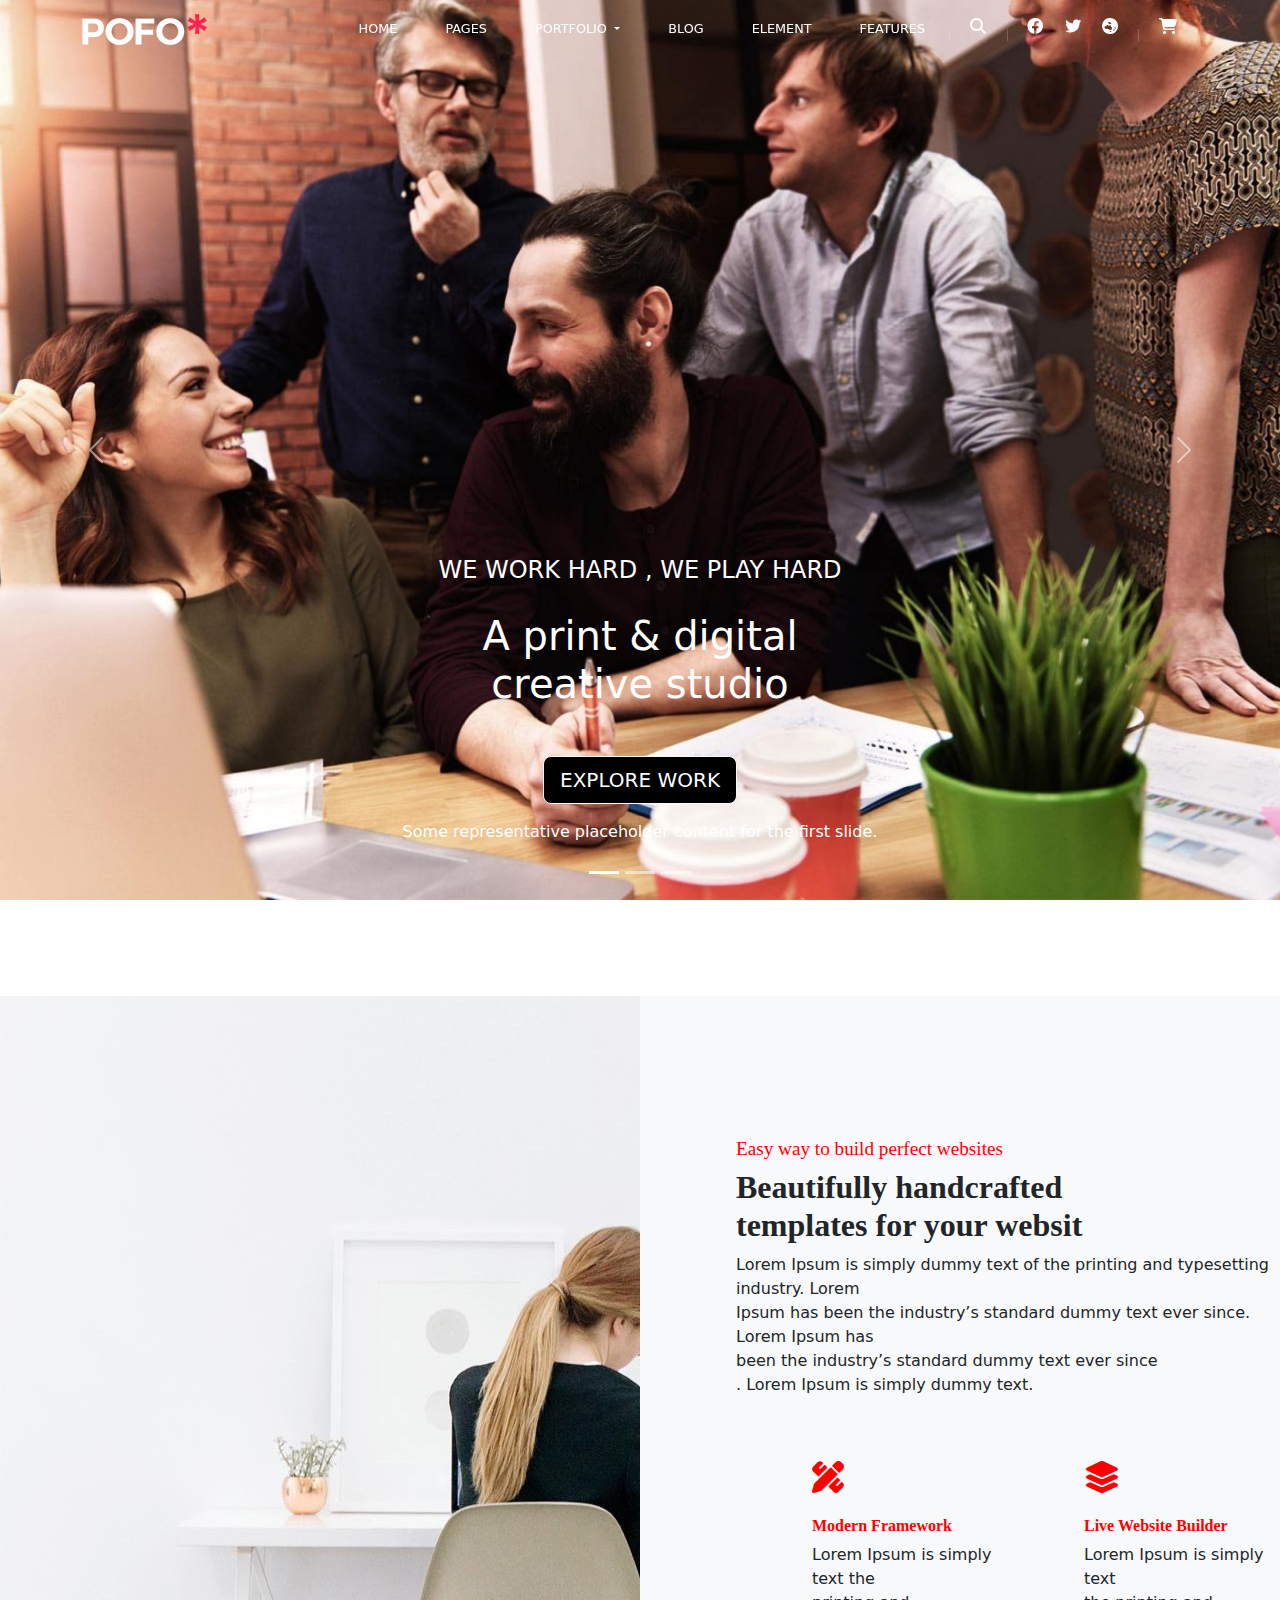
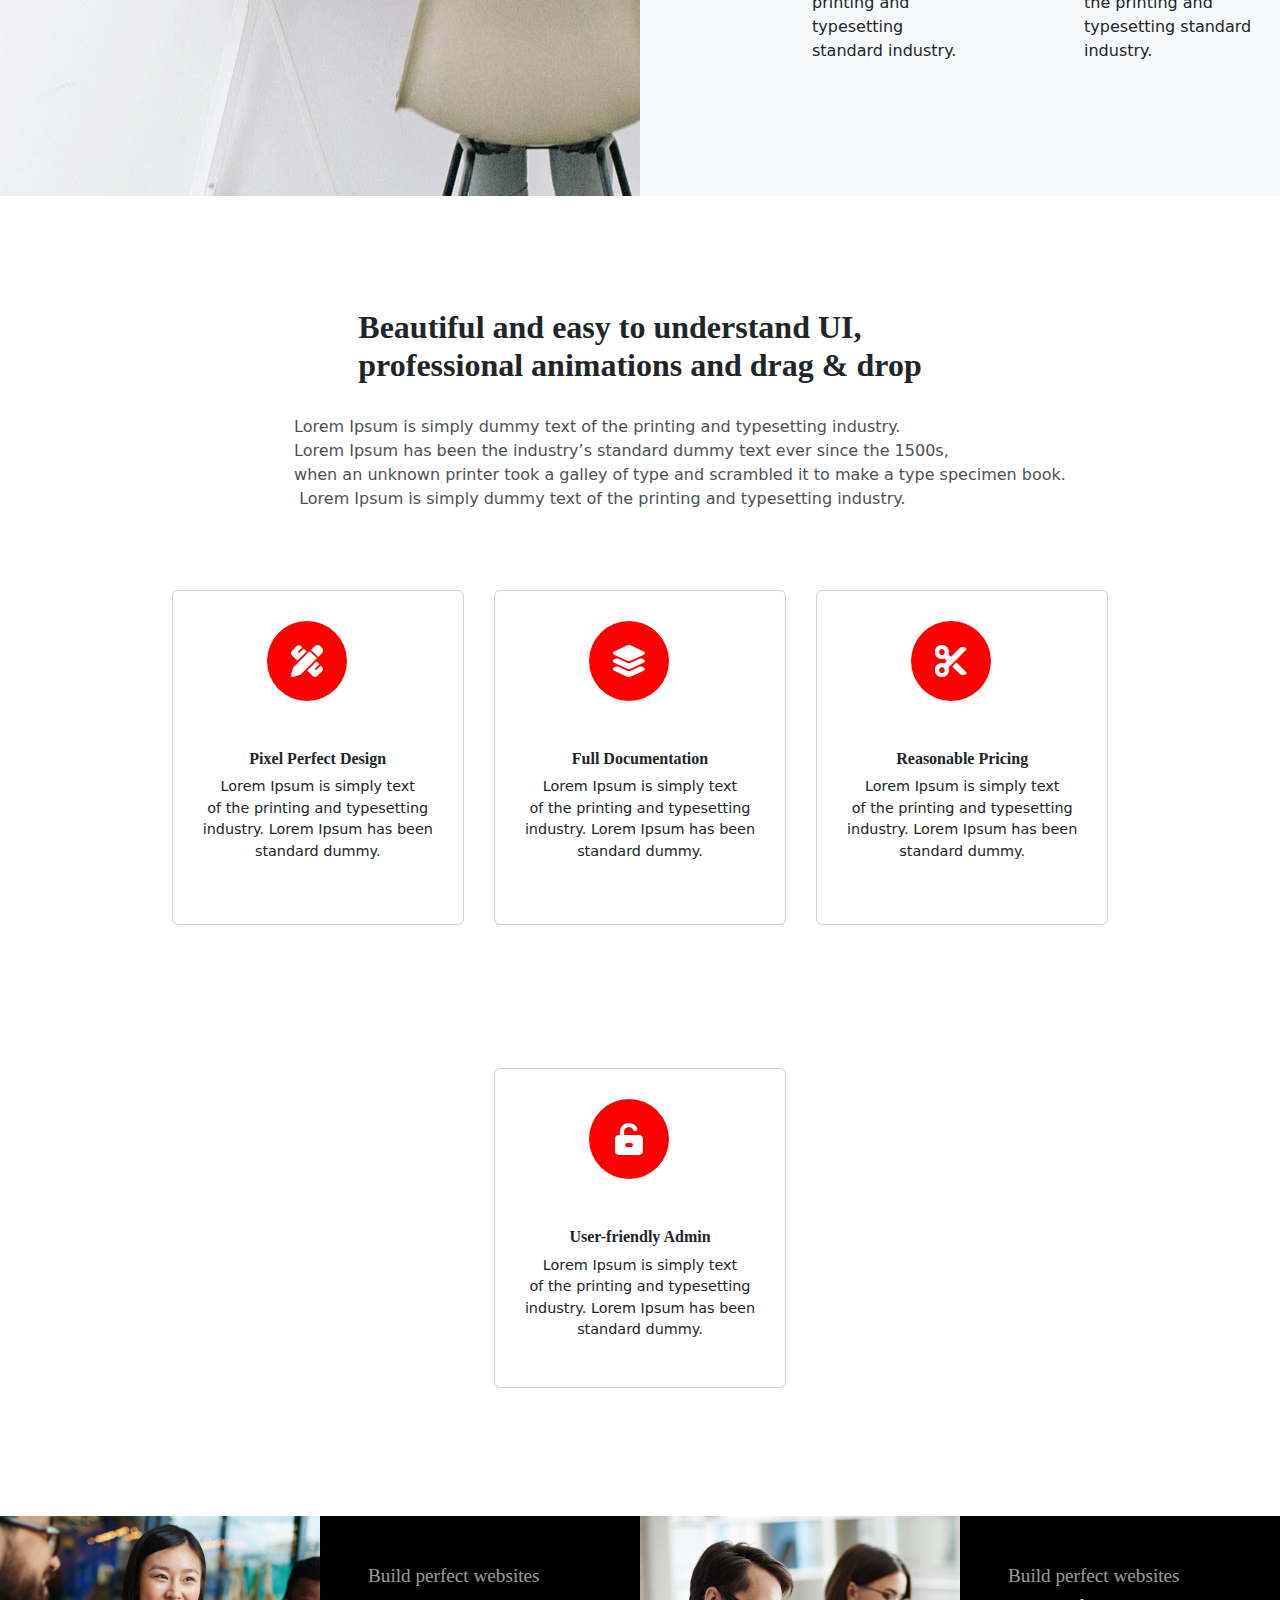
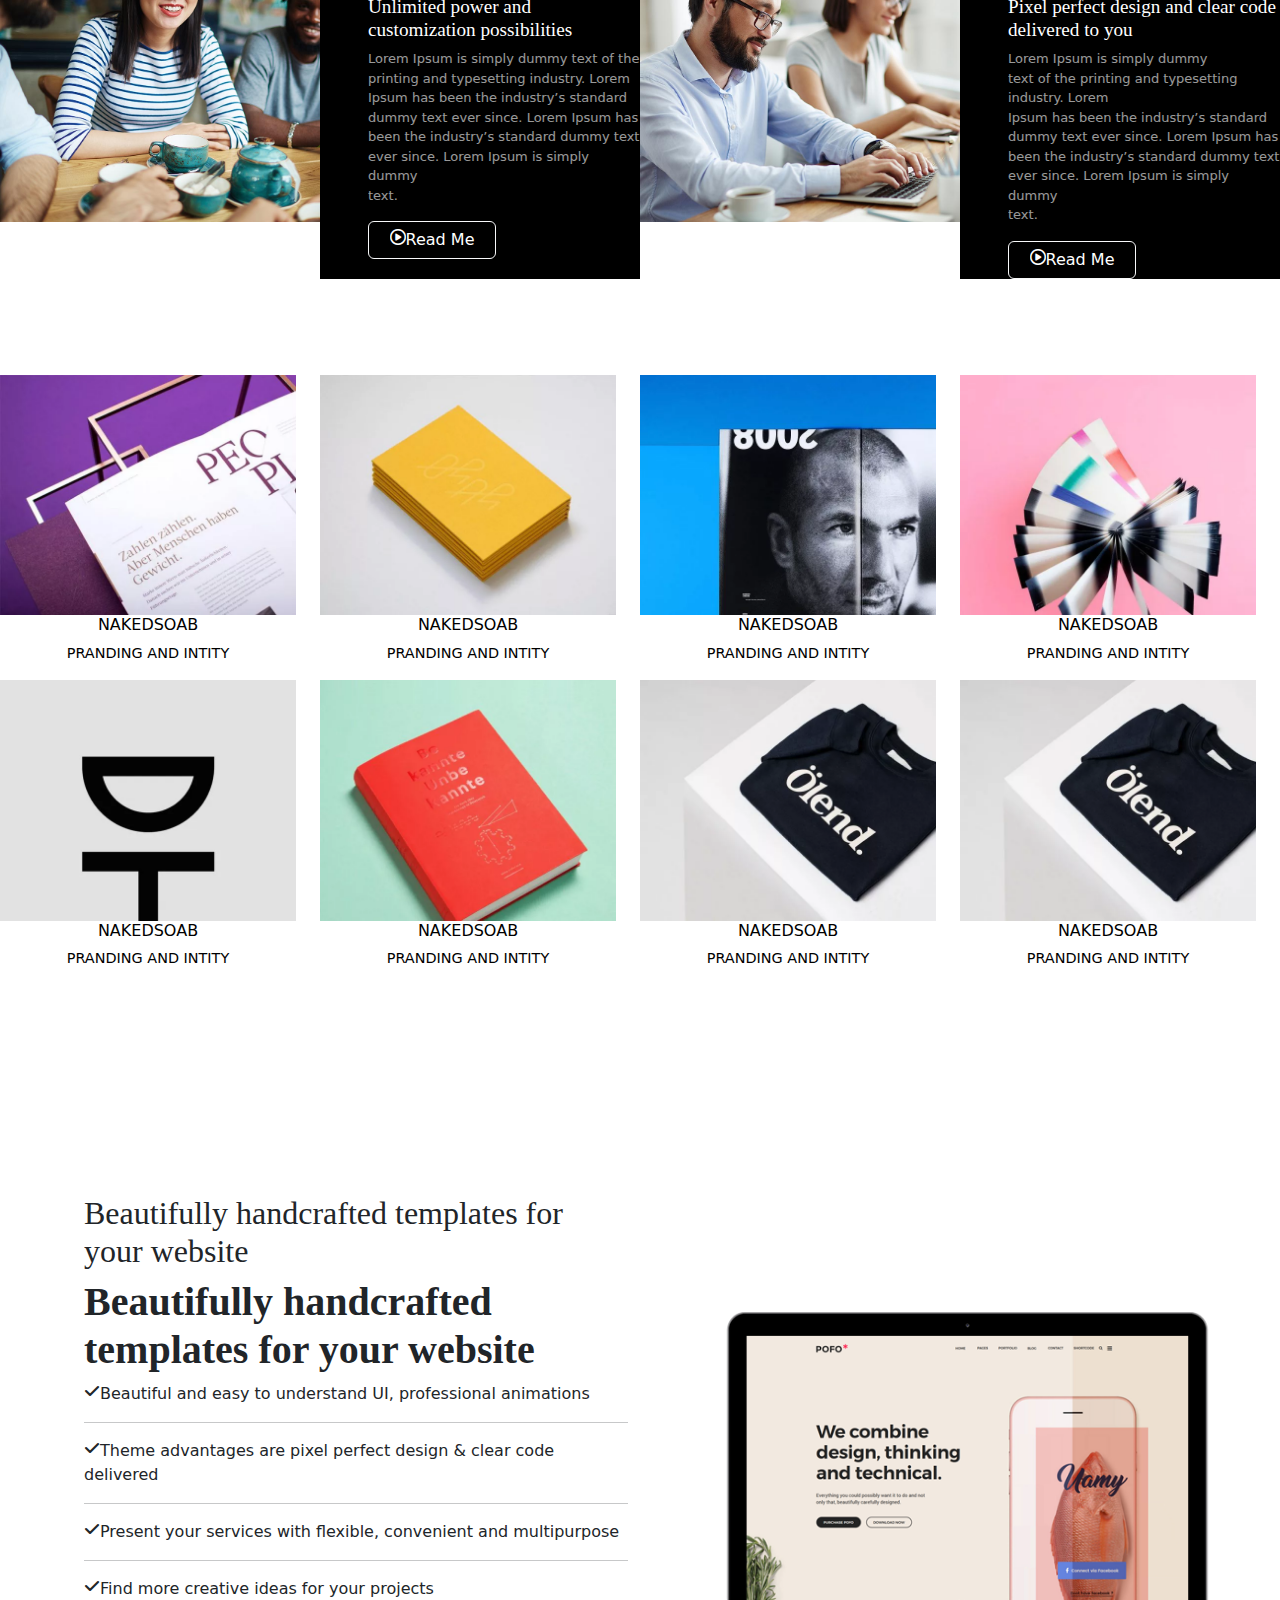
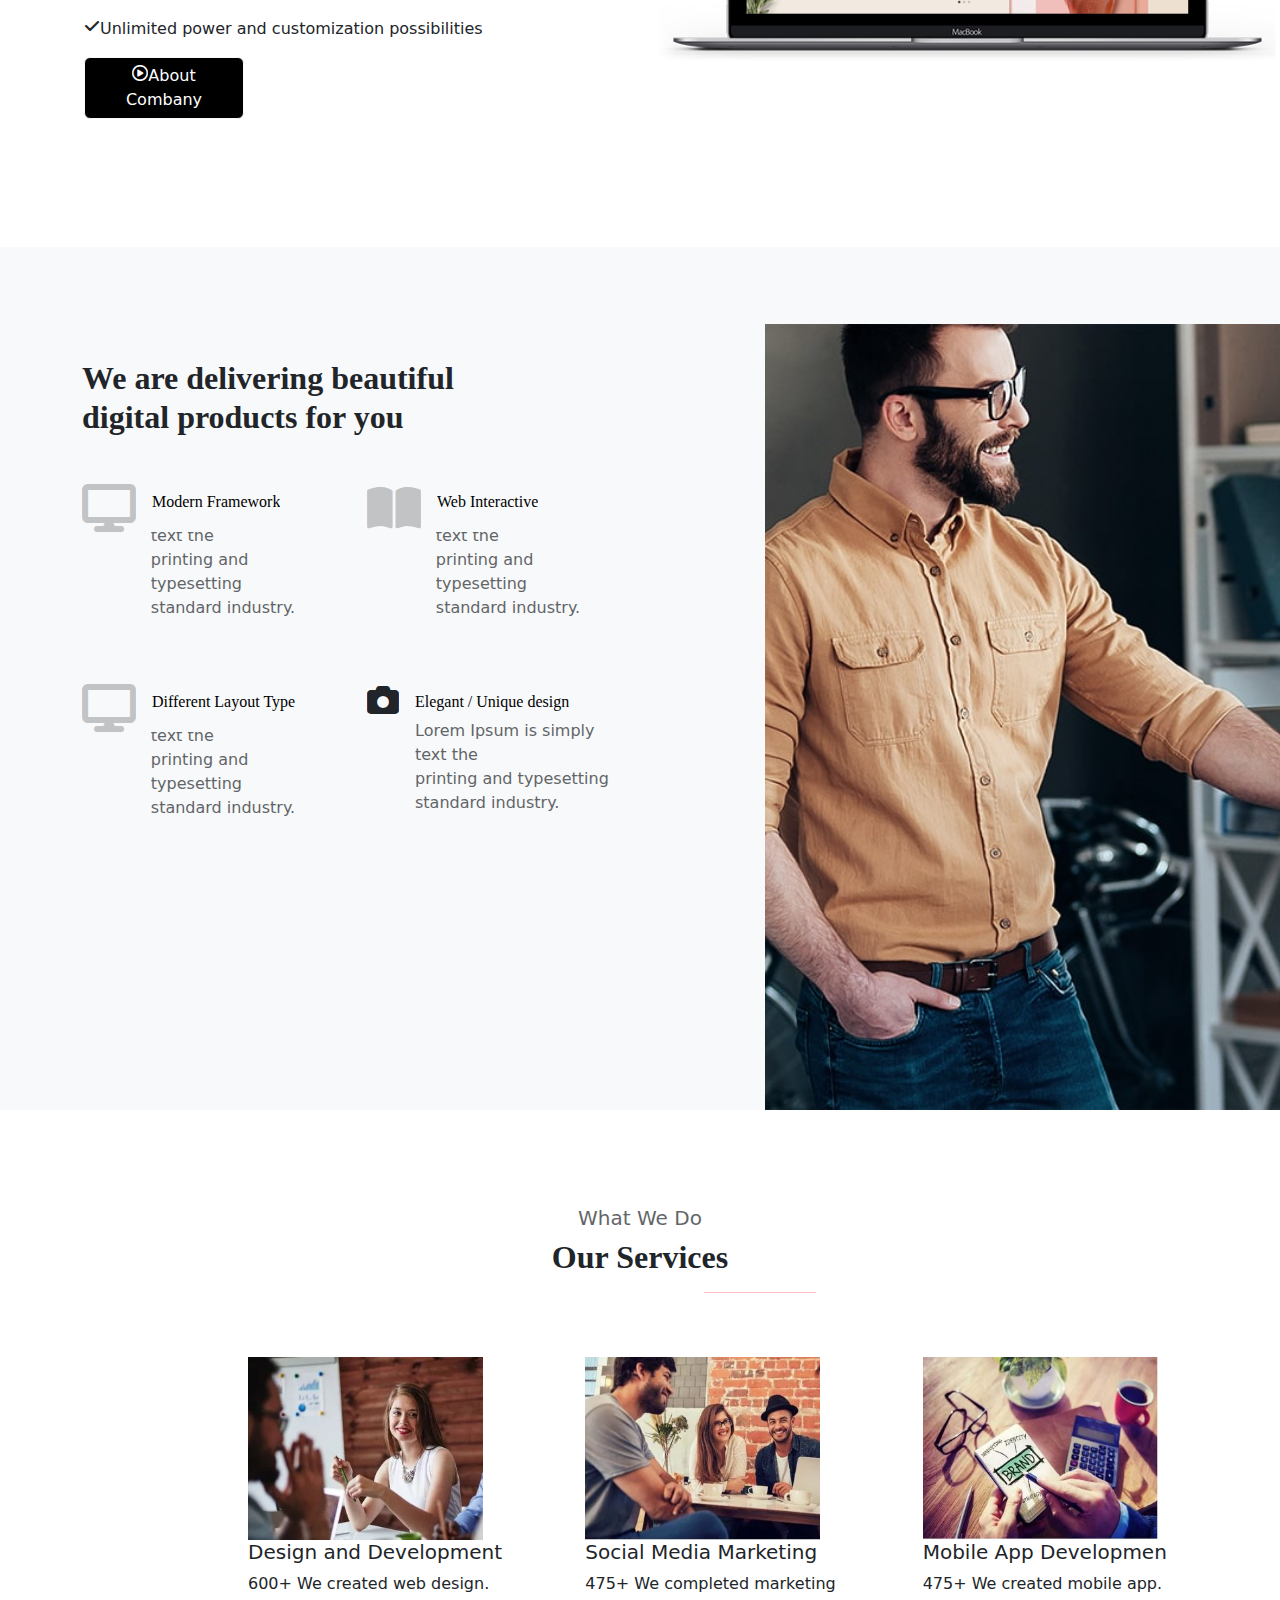
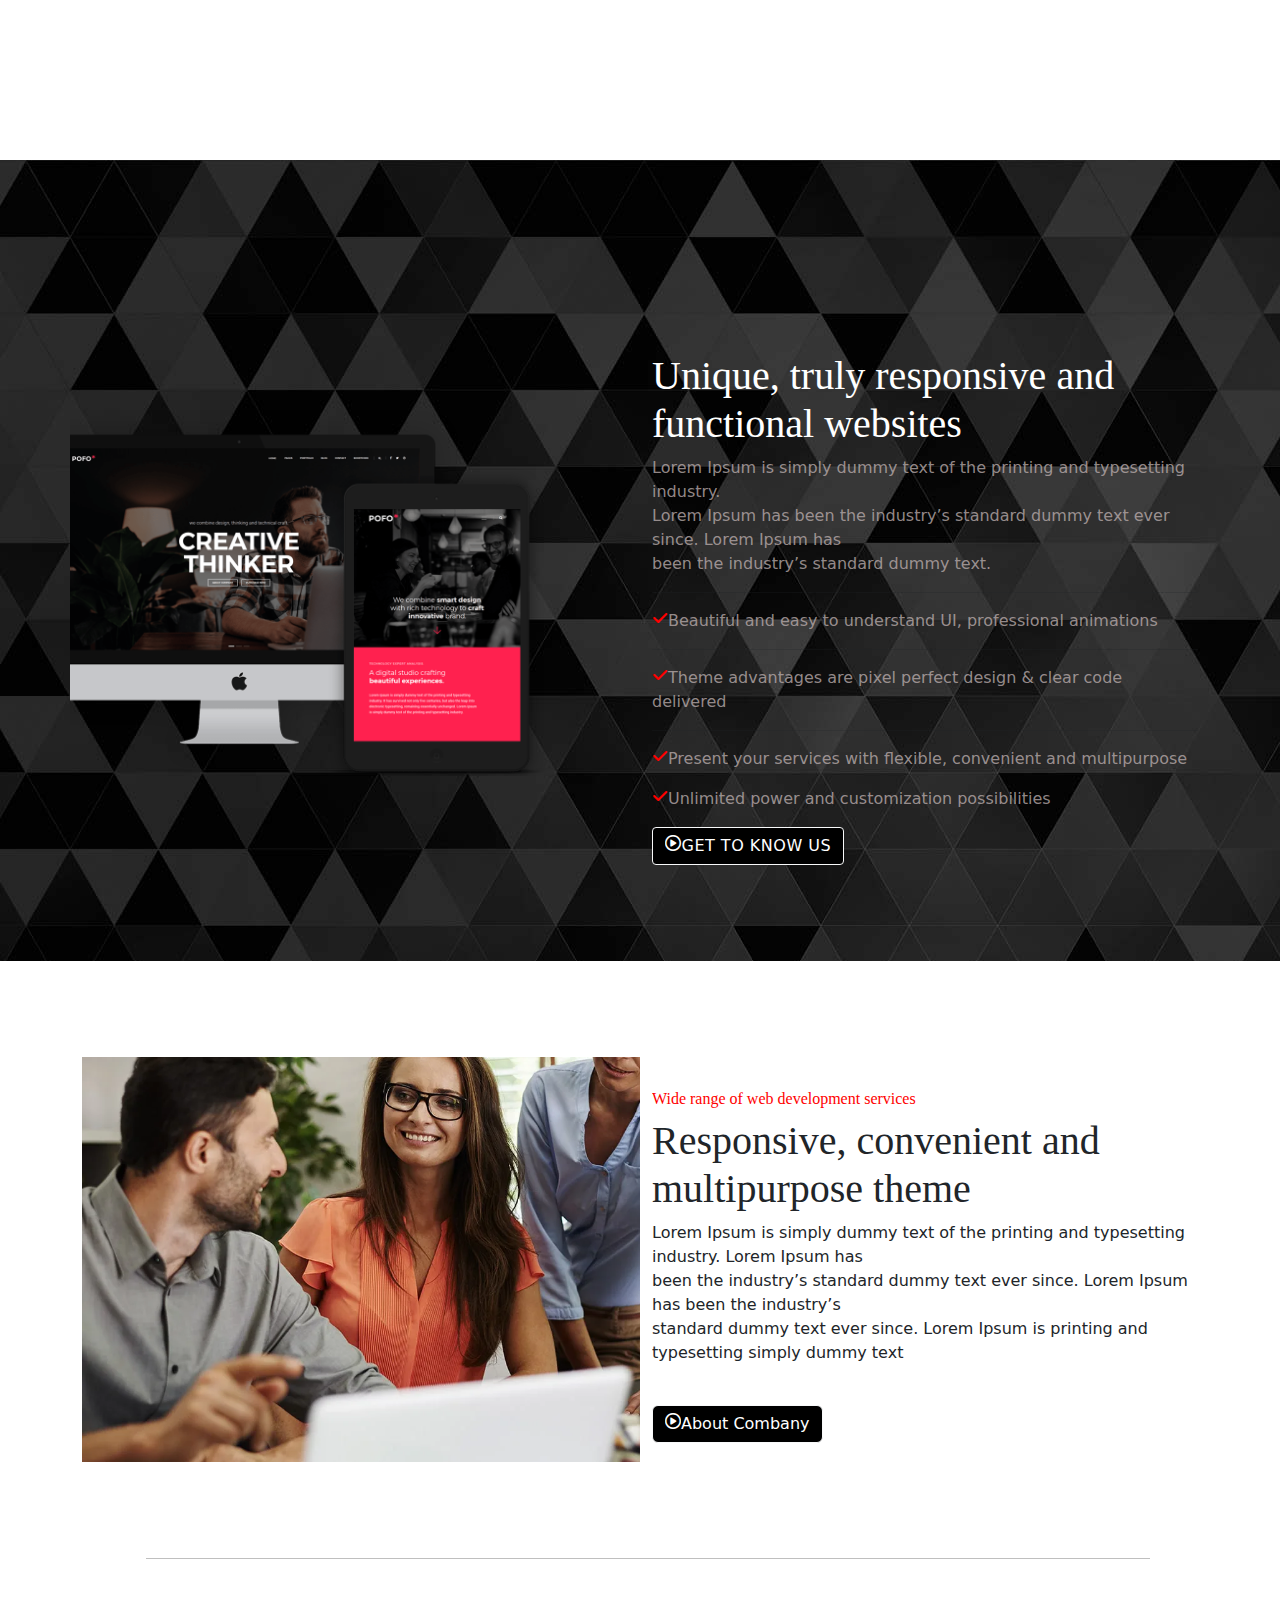
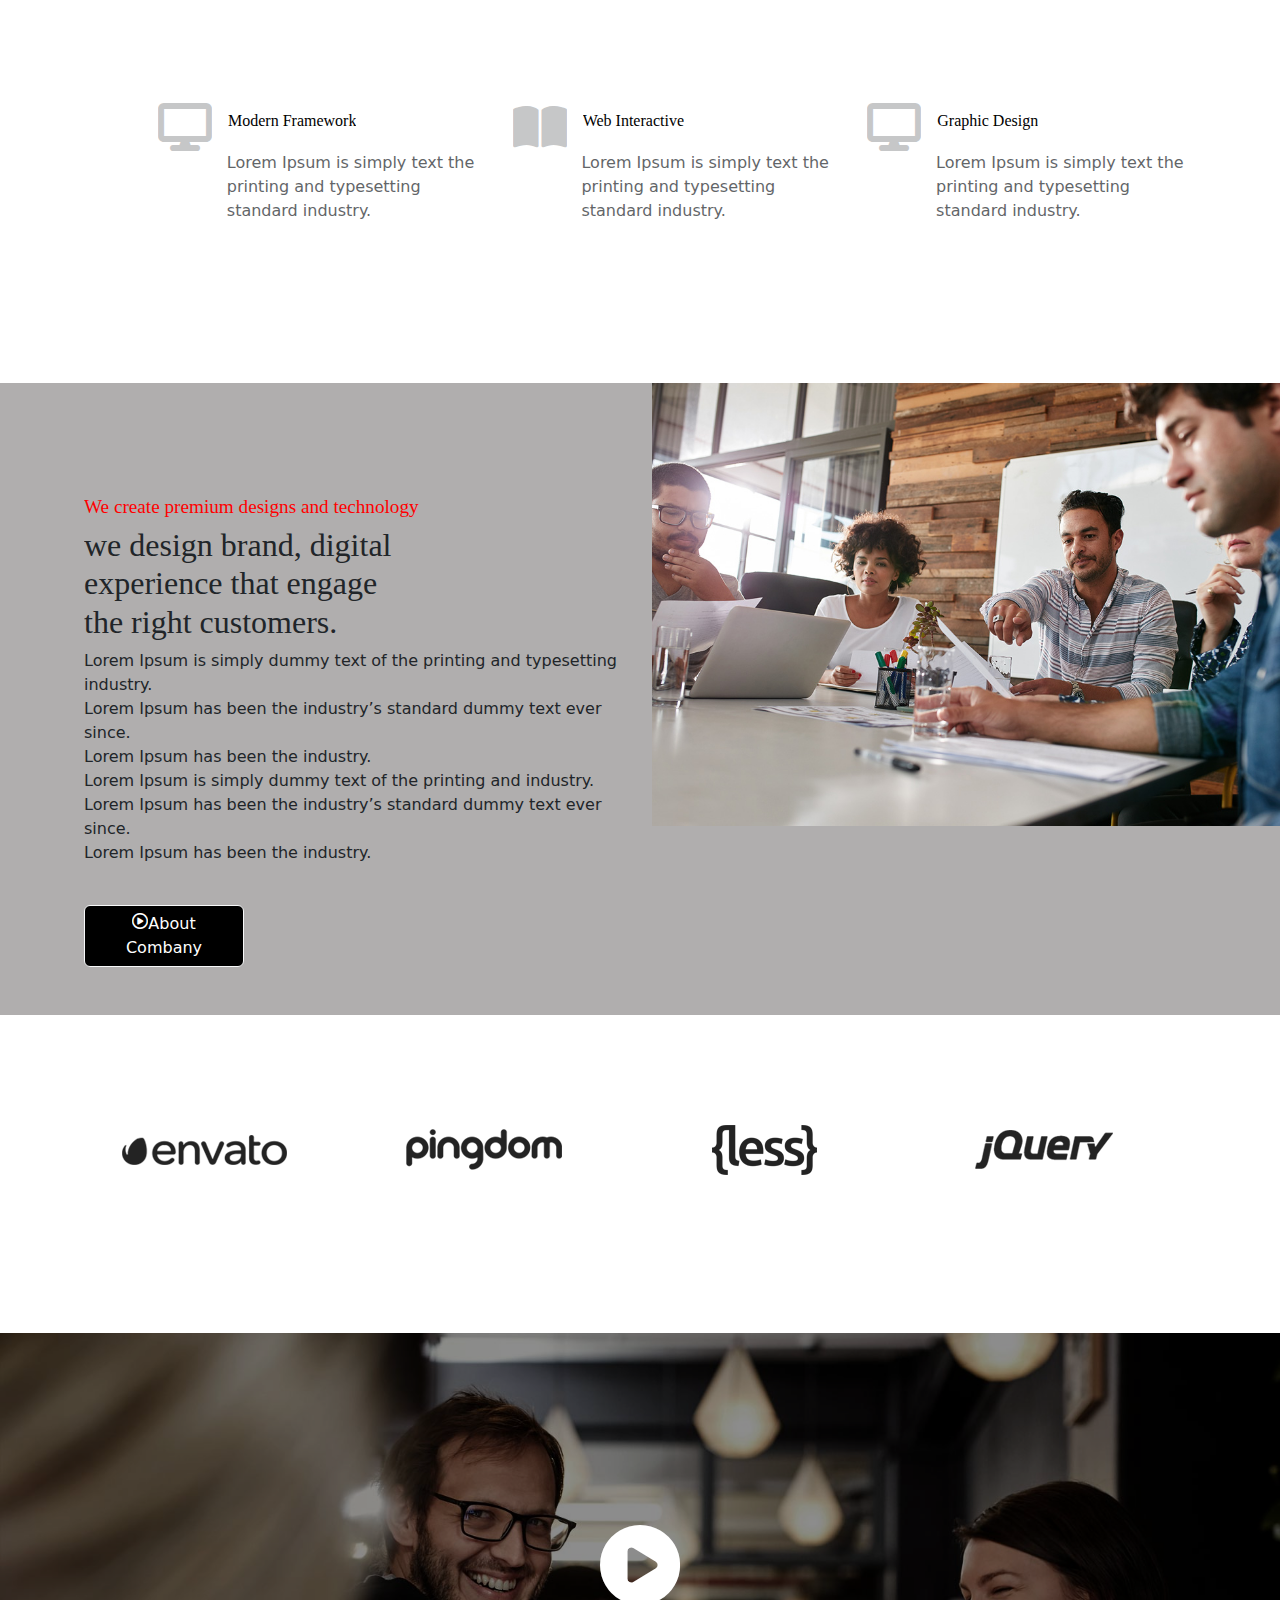
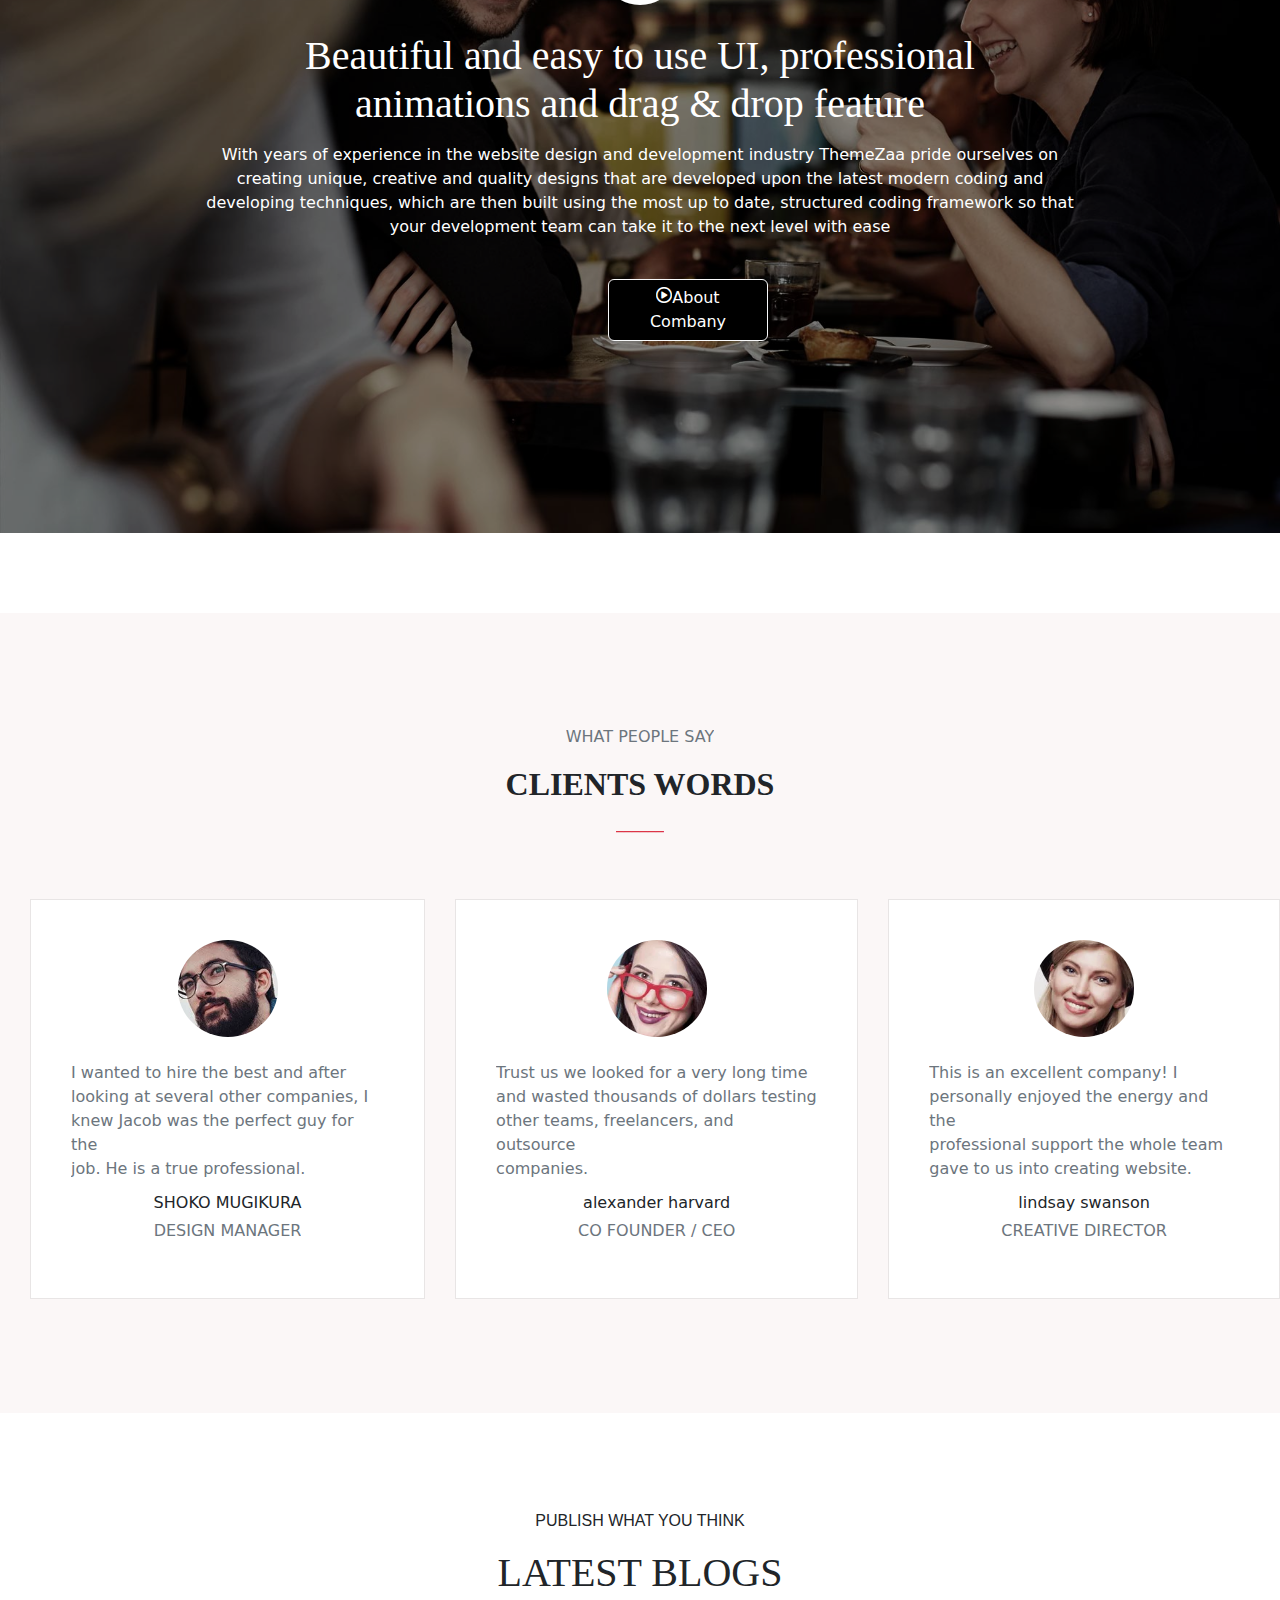
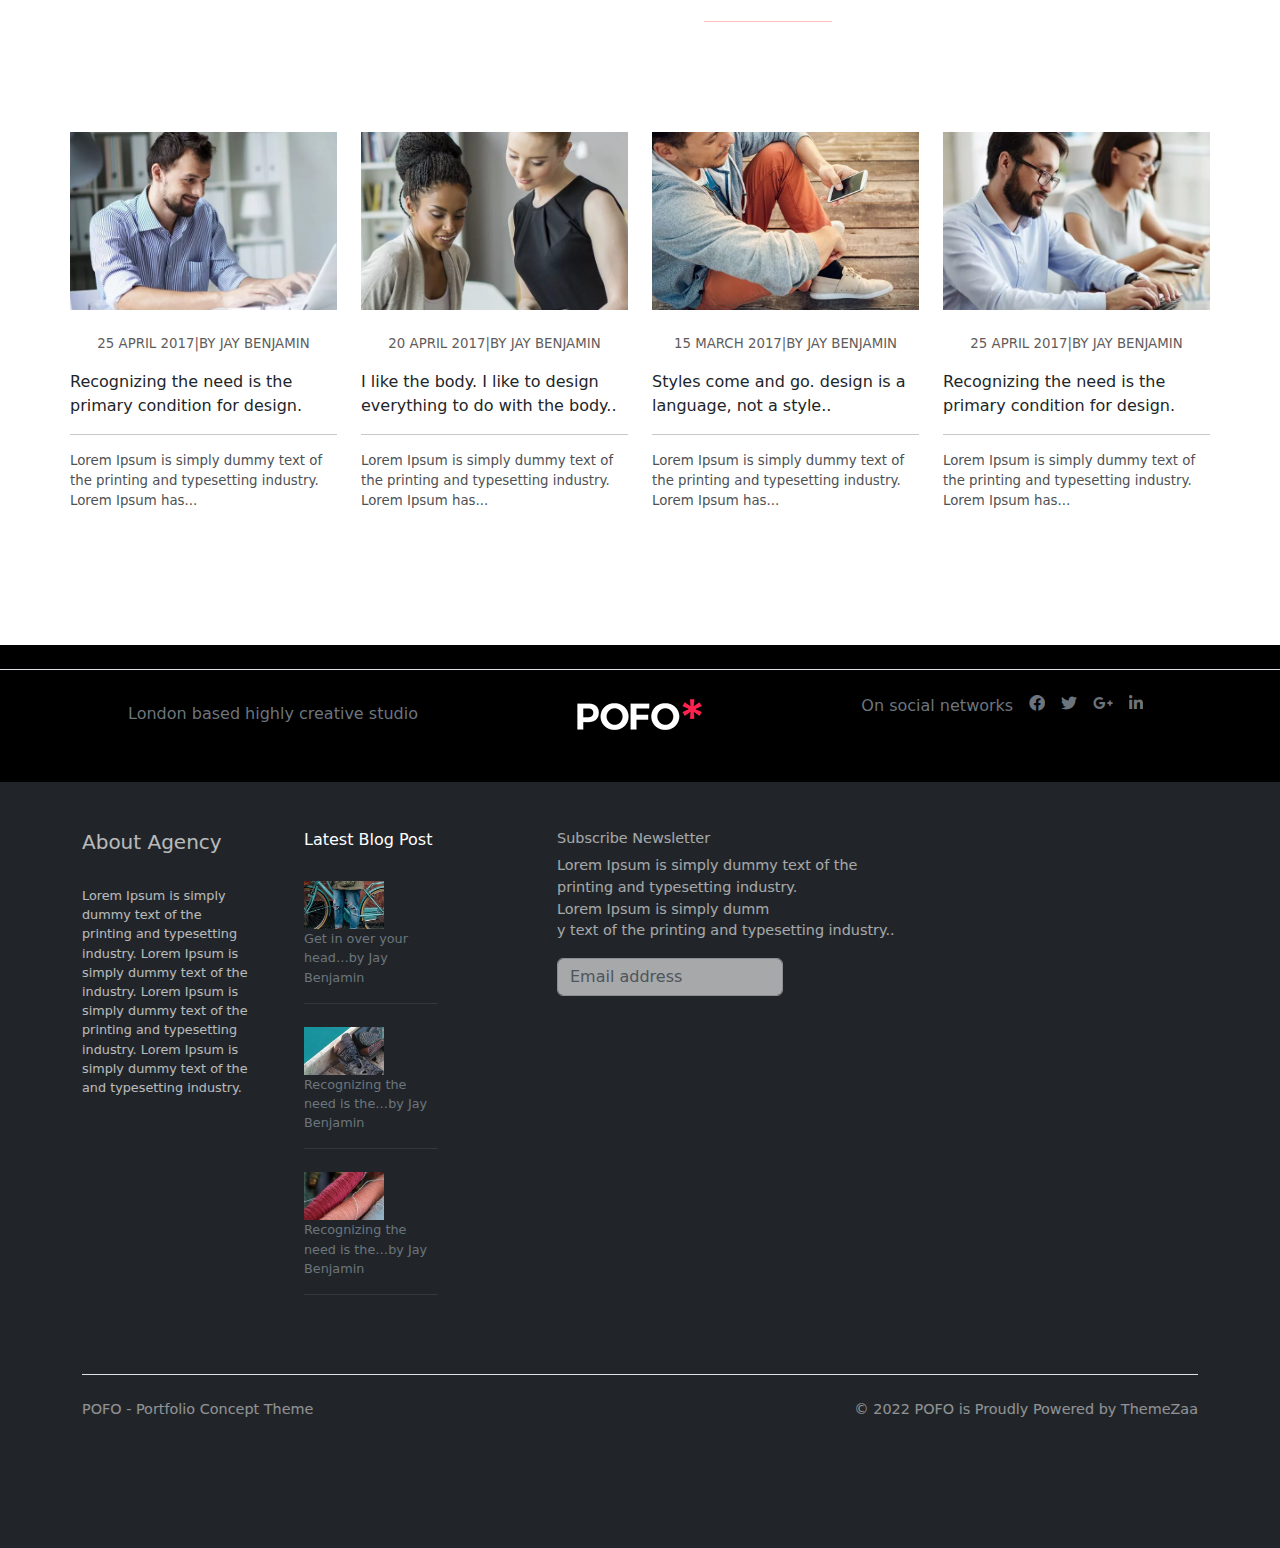
==== commit 581dfa2c: "first commet" ====
--- a/index.html
+++ b/index.html
@@ -215,16 +215,15 @@
       </div>
     </div>
 
-    <section class="text-light text-center text-sm-start py-">
-      <div class="two animate__animated animate__fadeInLeft">
-        <div class="hm">
+    <section class="text-light text-center text-sm-start ">
+      <div class="row g-0 animate__animated animate__fadeInLeft">
+        <div class="hm row g-0">
           <div class="col-12 col-lg-6"><img src="images\homepage-option17-image-01.jpg" style=" width: 100%;">
           </div>
 
-          <div class="col-12  col-lg-6"
-            style="background-color:black;color: white;font-size:small;padding-left:3rem ;padding-top: 2rem;">
+          <div class="col-12  col-lg-6" style="background-color:black;color: white;font-size:small;padding-left:3rem ;padding-top: 3rem;">
             <h3 style="font-size:1.2rem;opacity:0.6">Build perfect websites</h3>
-            <h2 style="font-size:1.2rem; ;">Unlimited power<br> and customization <br>possibilities</h2>
+            <h2 style="font-size:1.2rem; ;">Unlimited power and customization possibilities</h2>
             <p style="opacity:0.6">Lorem Ipsum is simply dummy text of the<br> printing and typesetting industry.
               Lorem<br> Ipsum has been the industry’s standard<br> dummy text ever since.
               Lorem Ipsum has<br> been the industry’s standard dummy text<br> ever since.
@@ -234,11 +233,11 @@
           </div>
 
         </div>
-        <div class="hm">
-          <div class="col-12 col-md-12 col-lg-6"><img src="images\homepage-option17-image-02.jpg" style="width:100%;">
-          </div>
-          <div class="col-12 col-md-12 col-lg-6"
-            style="background-color:black;color: white;padding-left:3rem ;padding-top: 2rem;">
+        <div class="hm row g-0">
+          <div class="col-12 col-lg-6"><img src="images\homepage-option17-image-02.jpg" style="width:100%;">
+          </div>
+          <div class="col-12  col-lg-6"
+            style="background-color:black;color: white;padding-left:3rem ;padding-top: 3rem;">
             <h3 style="font-size:1.2rem;opacity:0.6">Build perfect websites</h3>
             <h2 style="font-size:1.2rem ;">Pixel perfect design and clear code delivered to you</h2>
             <p style="opacity:0.6">Lorem Ipsum is simply dummy <br>text of the printing and typesetting industry.
@@ -251,59 +250,59 @@
         </div>
       </div>
     </section>
-    <section style="margin:6rem ;">
+    <section style="margin:6rem 0rem ;">
         <div class="row h-100 w-100">
           <div class=" col-lg-3 col-md-4 col-12">
-            <a href="#" class="d-block mb-4 h-100 w-100 ">
+            <a href="#" class="d-block h-100 w-100 ">
               <img class="img-fluid" src="images\portfolio-item77-600x4881.jpg.webp" alt="">
               <h6 style="color: black;text-align:center ;">NAKEDSOAB</h6>
               <P style="color:black ;font-size:0.9rem ;text-align:center ;">PRANDING AND INTITY</P>
             </a>
           </div>
           <div class="col-lg-3 col-md-4 col-12">
-            <a href="#" class="d-block mb-4 h-100">
+            <a href="#" class="d-block  h-100">
               <img class="img-fluid " src="images\portfolio-item78-600x4882.jpg.webp" alt="">
               <h6 style="color: black;text-align:center ;">NAKEDSOAB</h6>
               <P style="color:black ;font-size:0.9rem ;text-align:center ;">PRANDING AND INTITY</P>
             </a>
           </div>
           <div class="col-lg-3 col-md-4 col-12">
-            <a href="#" class="d-block mb-4 h-100">
+            <a href="#" class="d-block  h-100">
               <img class="img-fluid " src="images\portfolio-item23-1-600x4883.jpg.webp" alt="">
               <h6 style="color: black;text-align:center ;">NAKEDSOAB</h6>
               <P style="color:black ;font-size:0.9rem ;text-align:center ;">PRANDING AND INTITY</P>
             </a>
           </div>
           <div class="col-lg-3 col-md-4 col-12">
-            <a href="#" class="d-block mb-4 h-100">
+            <a href="#" class="d-block  h-100">
               <img class="img-fluid " src="images\portfolio-item24-600x4885.jpg.webp" alt="">
               <h6 style="color: black;text-align:center ;">NAKEDSOAB</h6>
               <P style="color:black ;font-size:0.9rem ;text-align:center ;">PRANDING AND INTITY</P>
             </a>
           </div>
           <div class="col-lg-3 col-md-4 col-12">
-            <a href="#" class="d-block mb-4 h-100">
+            <a href="#" class="d-block h-100">
               <img class="img-fluid " src="images\portfolio-item25-600x4886.jpg.webp" alt="">
               <h6 style="color: black;text-align:center ;">NAKEDSOAB</h6>
               <P style="color:black ;font-size:0.9rem ;text-align:center ;">PRANDING AND INTITY</P>
             </a>
           </div>
           <div class="col-lg-3 col-md-4 col-12">
-            <a href="#" class="d-block mb-4 h-100">
+            <a href="#" class="d-block  h-100">
               <img class="img-fluid " src="images\portfolio-item26-600x4887.jpg.webp" alt="">
               <h6 style="color: black;text-align:center ;">NAKEDSOAB</h6>
               <P style="color:black ;font-size:0.9rem ;text-align:center ;">PRANDING AND INTITY</P>
             </a>
           </div>
           <div class="col-lg-3 col-md-4 col-12">
-            <a href="#" class="d-block mb-4 h-100">
+            <a href="#" class="d-block h-100">
               <img class="img-fluid " src="images\portfolio-item19-600x4889.jpg.webp" alt="">
               <h6 style="color: black;text-align:center ;">NAKEDSOAB</h6>
               <P style="color:black ;font-size:0.9rem ;text-align:center ;">PRANDING AND INTITY</P>
             </a>
           </div>
           <div class="col-lg-3 col-md-4 col-12">
-            <a href="#" class="d-block mb-4 h-100">
+            <a href="#" class="d-block h-100">
               <img class="img-fluid " src="images\portfolio-item19-600x4889.jpg.webp" alt="">
               <h6 style="color: black;text-align:center ;">NAKEDSOAB</h6>
               <P style="color:black ;font-size:0.9rem ;text-align:center ;">PRANDING AND INTITY</P>
--- a/css/style.css
+++ b/css/style.css
@@ -3,7 +3,6 @@
     margin: 0;
     padding: 0;
     box-sizing: border-box;
-    scroll-behavior: smooth;
     overflow-x: hidden;
 }
 
@@ -68,7 +67,6 @@
     background-color: white;
     padding: 30px;
     margin: 15px;
-    margin-left: 4rem;
     margin-bottom: 8rem;
 }
 .info{
@@ -83,7 +81,6 @@
      
 }
 .icons{
-    margin-left:-4rem ;
     margin-top:3rem;
 }
 
@@ -140,7 +137,6 @@
    
 }
 .hm{
-    display:flex;
     overflow:hidden ;
     width: 35%;
     max-width:100% ;
@@ -150,10 +146,7 @@
 .hm h3 p{
     opacity:0.9rem ;
 }
-.two{
-    display: flex;
-    
-}
+
 .res{
     text-align:left;
     margin-top:2rem;
@@ -323,7 +316,7 @@
     outline: none !important;
 }
 button:hover{
-    background: #fff;
+    
         border-color: #fff;
         color: #232323;
         text-decoration: none;
